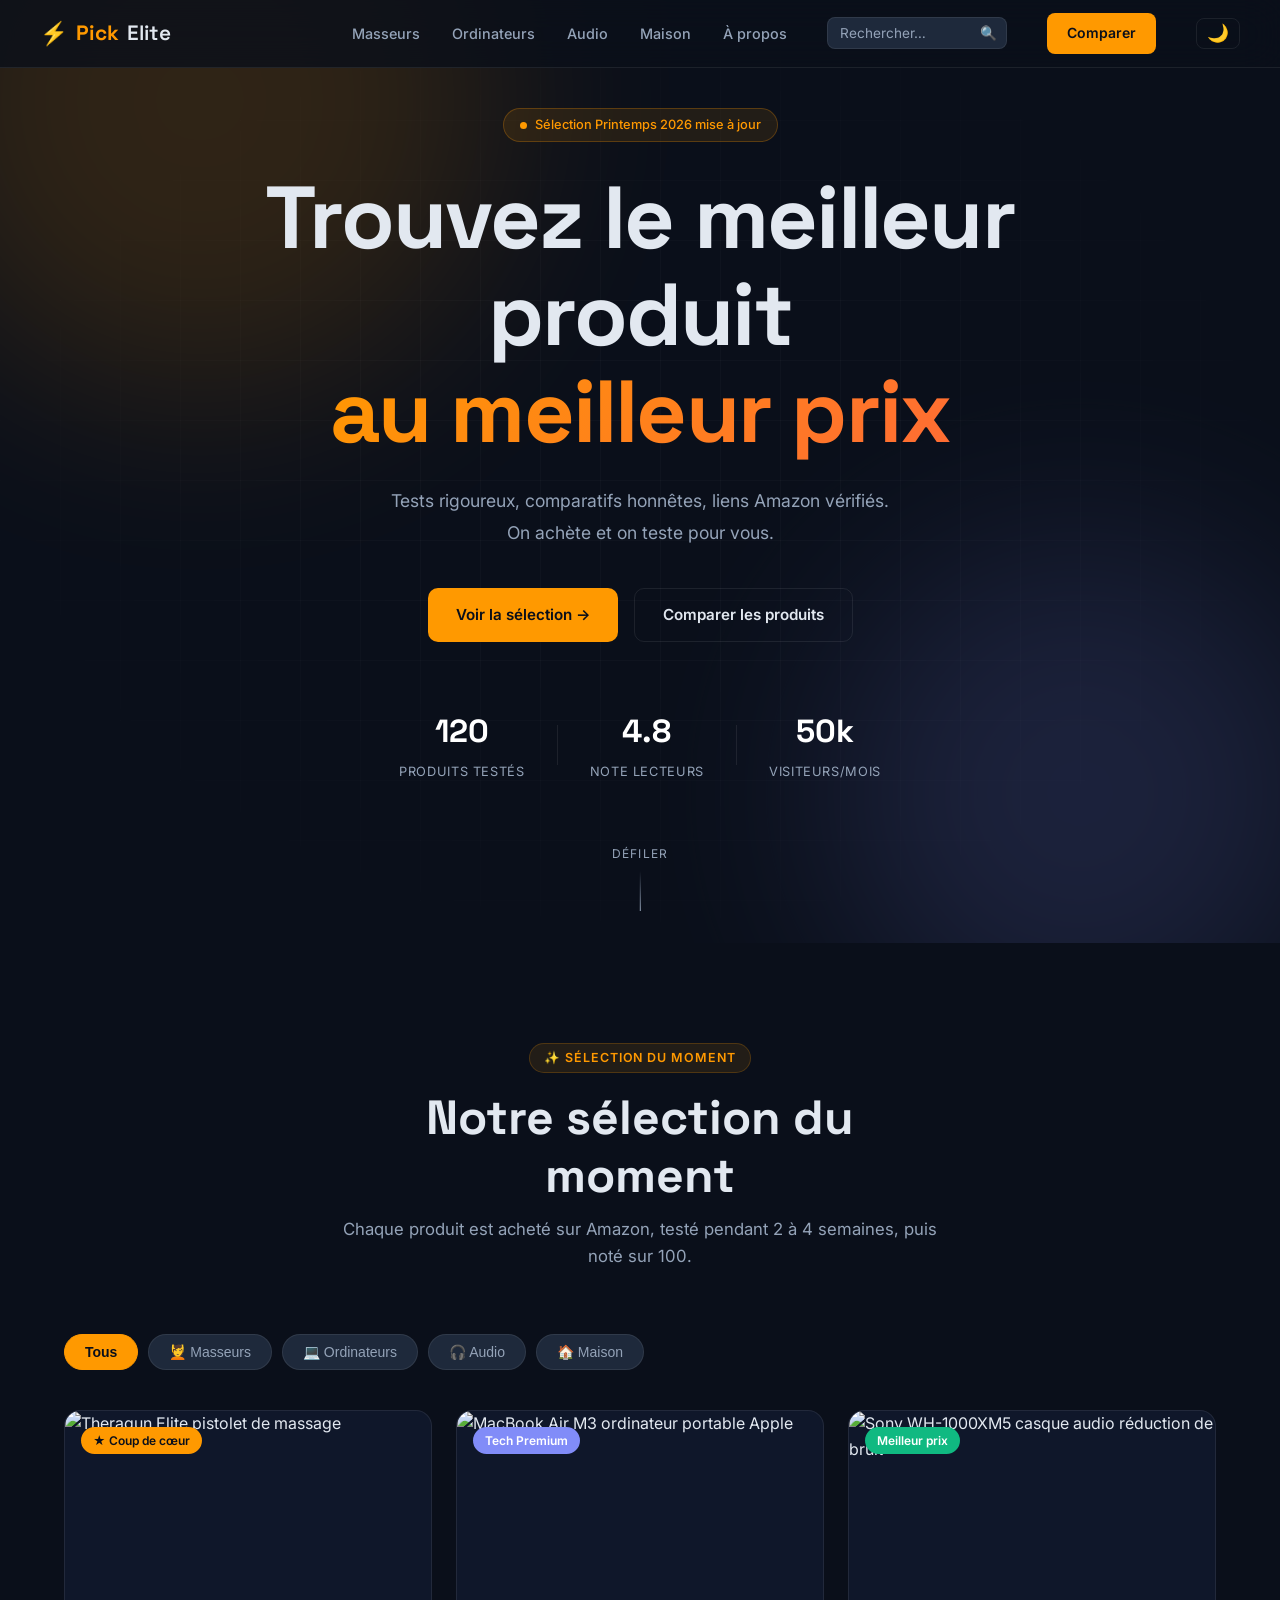
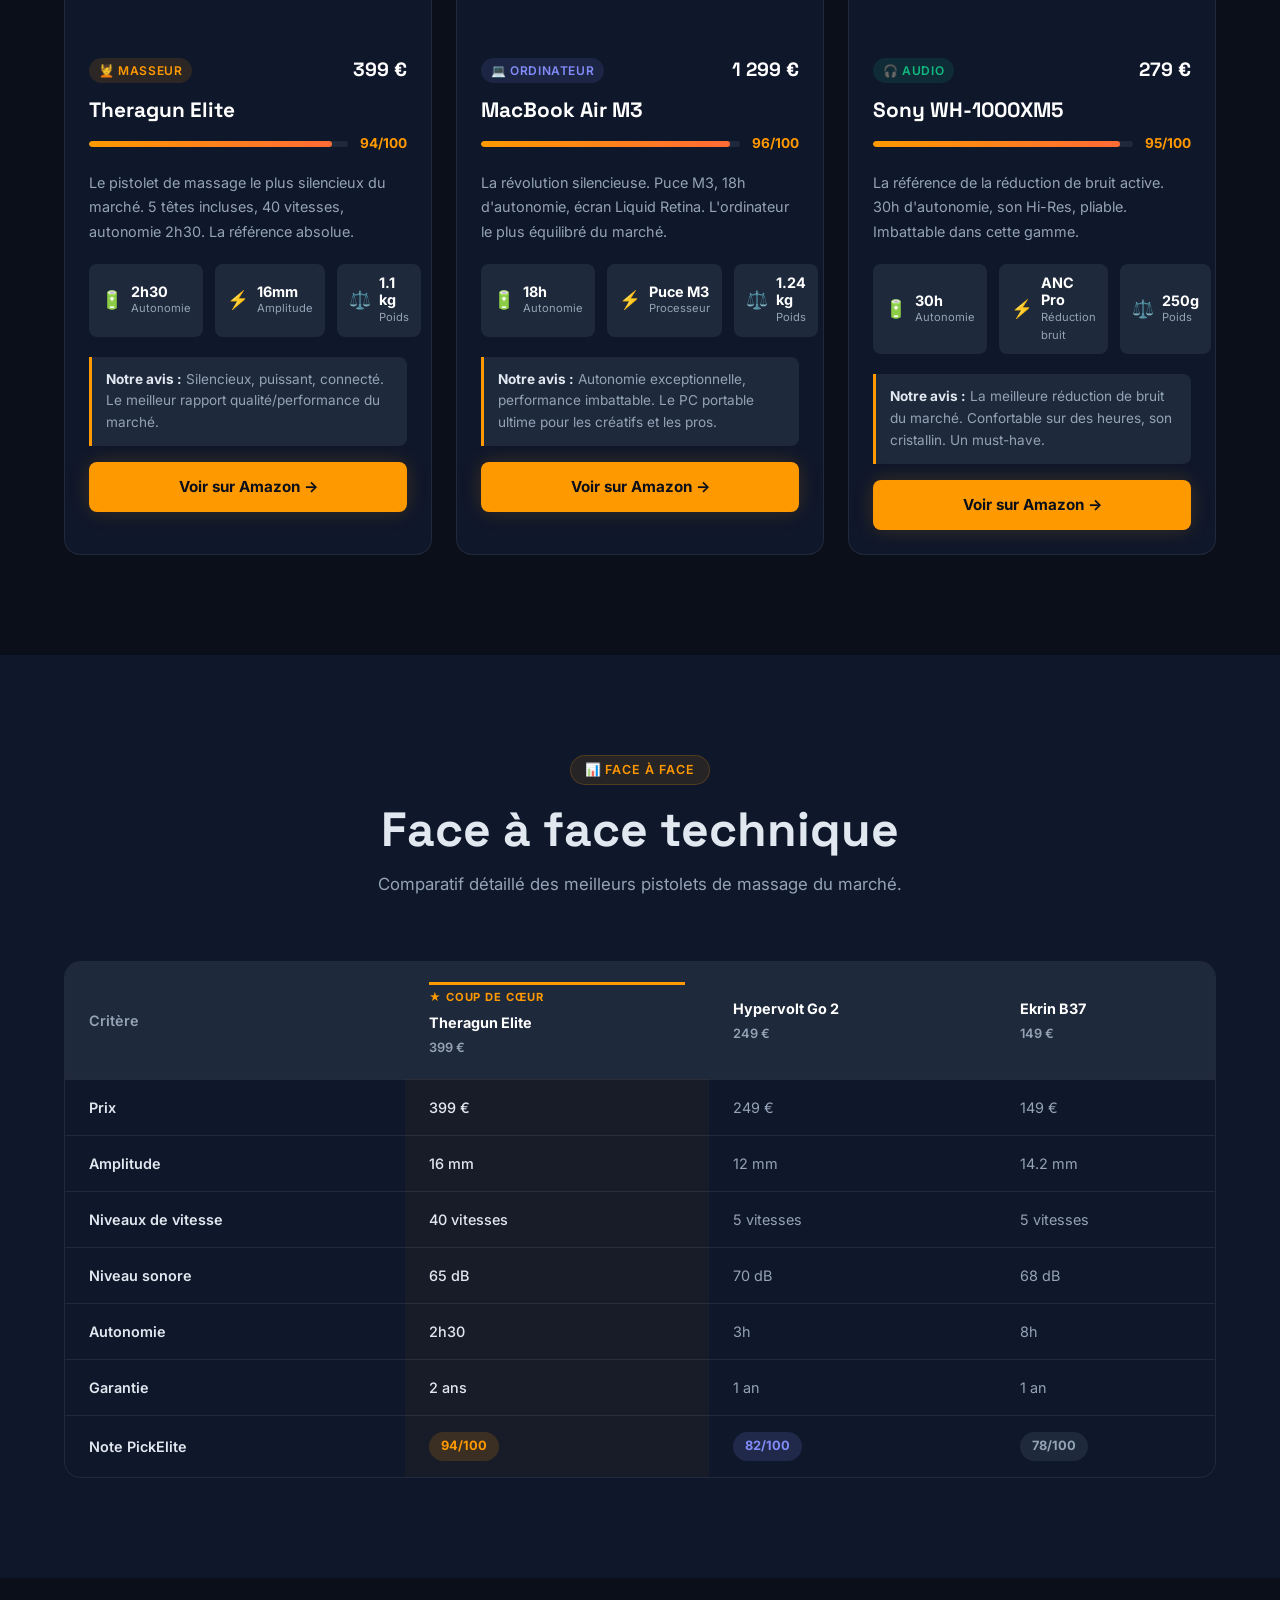
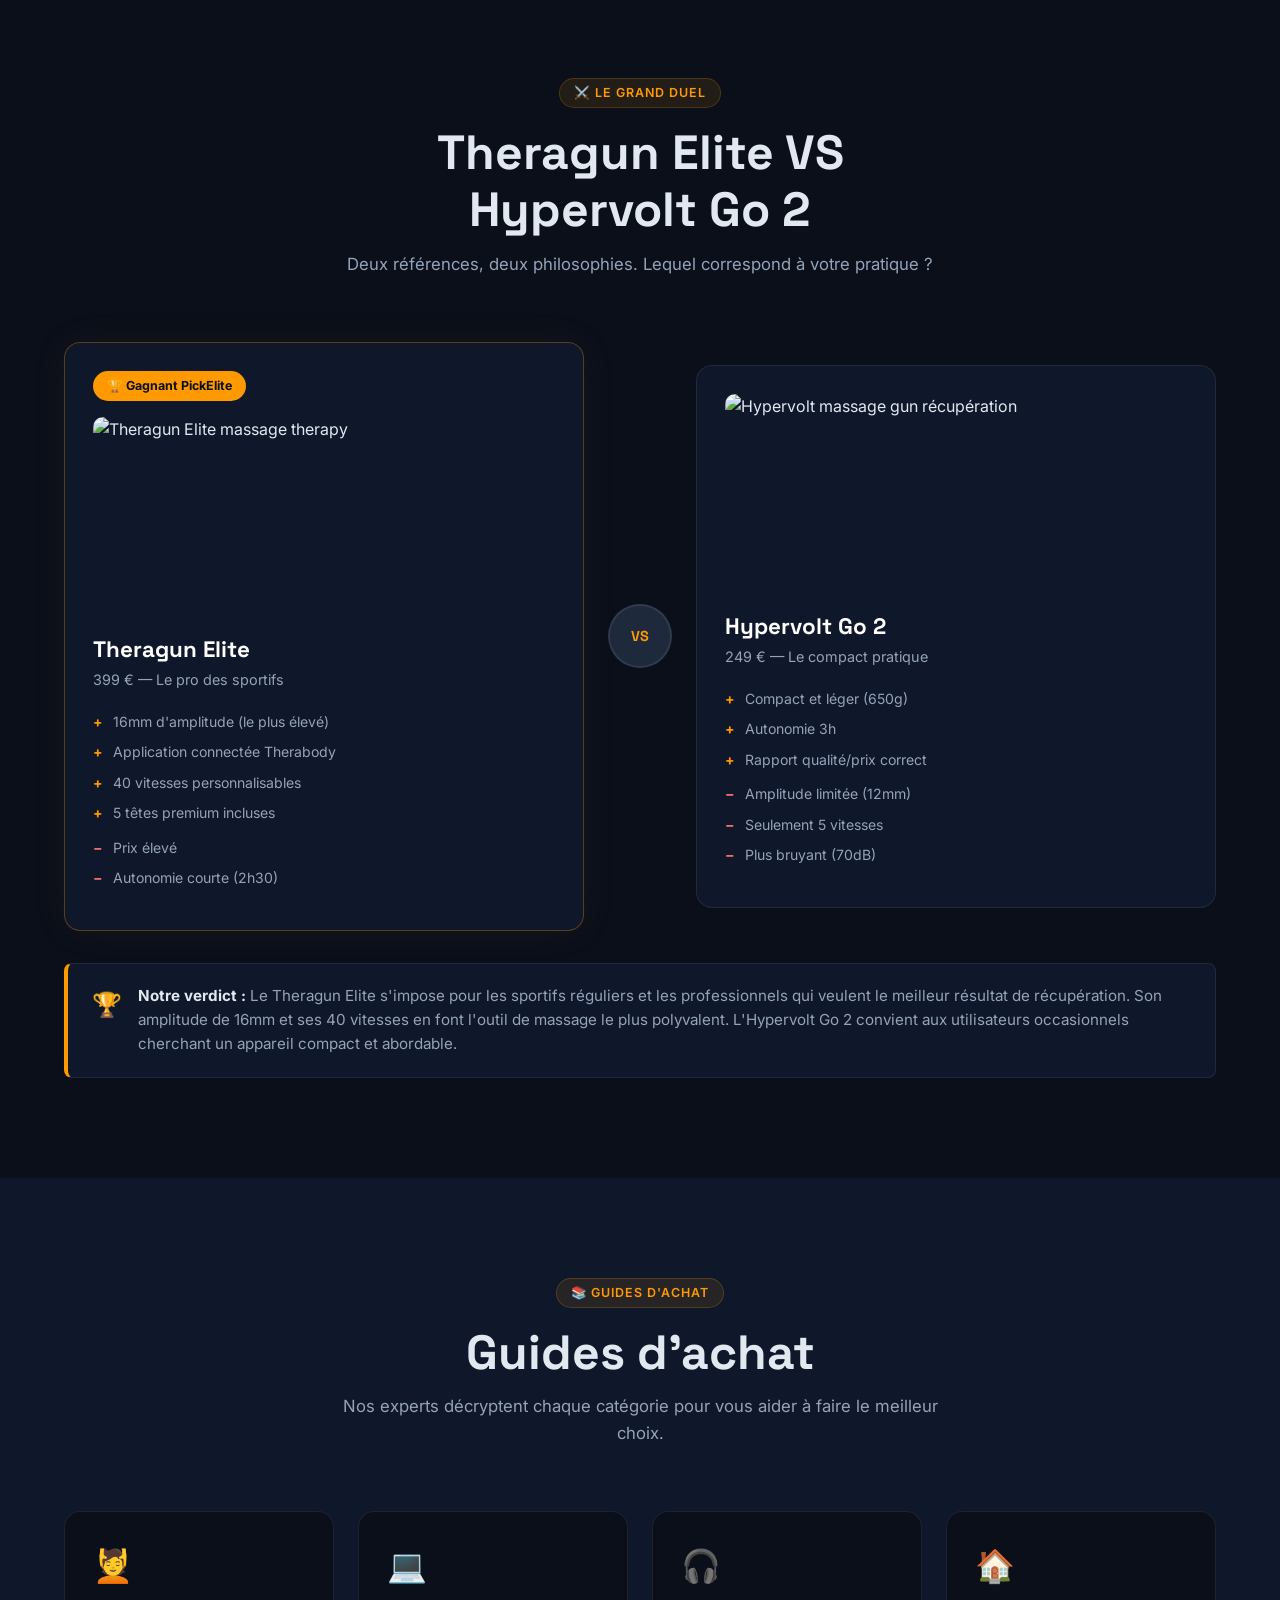
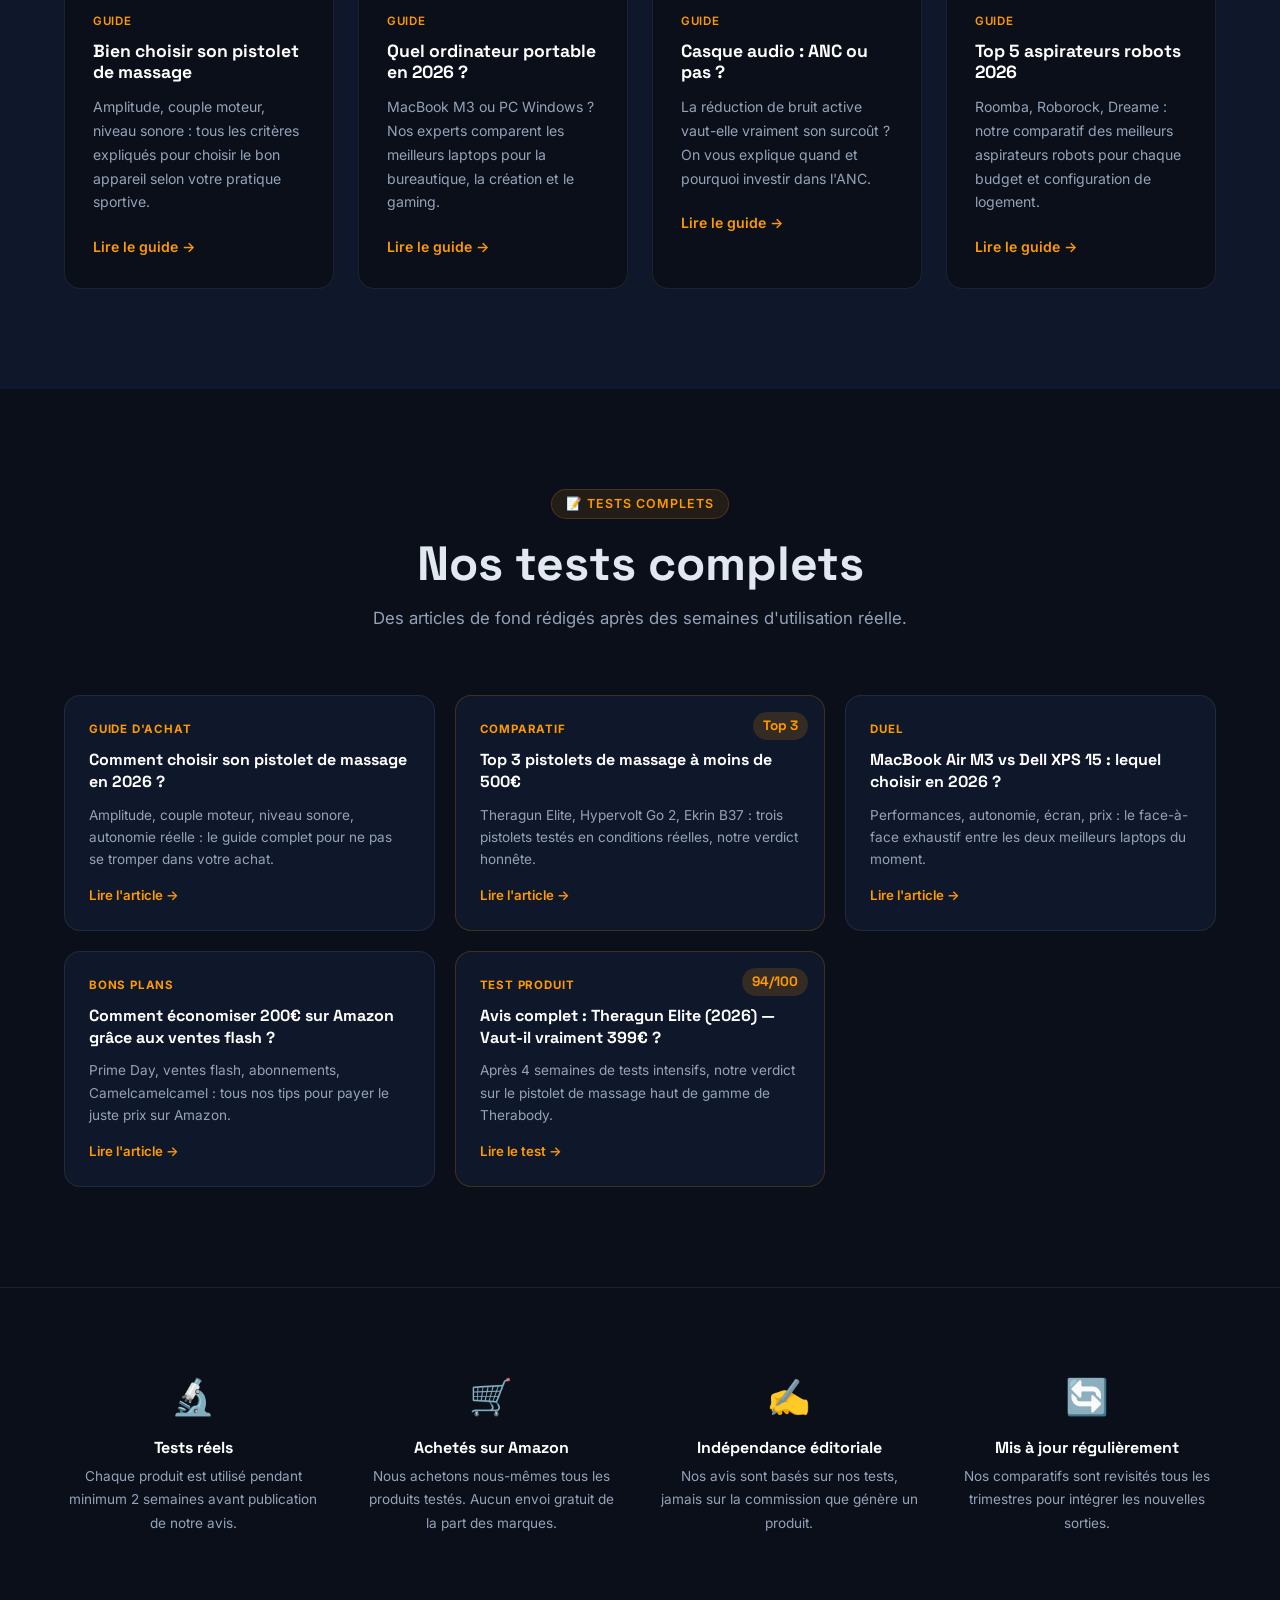
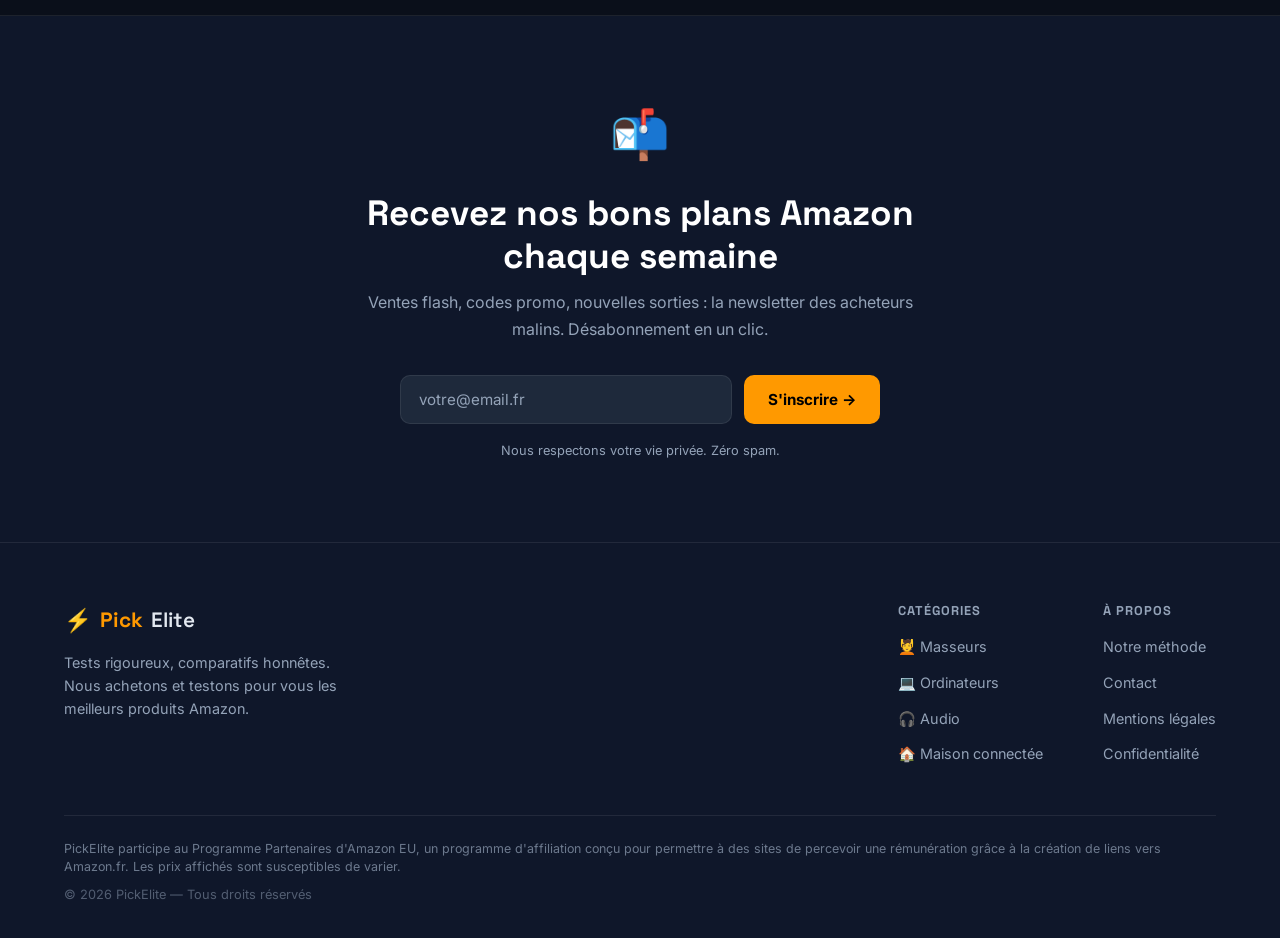
==== index.html @ 28843b91 "Init PickElite — site affiliation Amazon complet - index.html : hero, sélection 3 produits, comparat" ====
<!DOCTYPE html>
<html lang="fr" data-theme="dark">
<head>
  <meta charset="UTF-8">
  <meta name="viewport" content="width=device-width, initial-scale=1.0">
  <title>PickElite — Les meilleurs produits testés et comparés</title>
  <meta name="description" content="PickElite teste et compare les meilleurs produits Amazon : masseurs, ordinateurs, casques audio, maison connectée. Tests rigoureux et comparatifs honnêtes.">
  <link rel="canonical" href="https://pickelite.fr/">
  <meta name="theme-color" content="#FF9900">
  <link rel="manifest" href="manifest.json">

  <!-- Open Graph -->
  <meta property="og:type" content="website">
  <meta property="og:title" content="PickElite — Les meilleurs produits testés et comparés">
  <meta property="og:description" content="Tests rigoureux, comparatifs honnêtes, liens Amazon vérifiés. On achète et on teste pour vous.">
  <meta property="og:url" content="https://pickelite.fr/">
  <meta property="og:image" content="https://images.unsplash.com/photo-1544161515-4ab6ce6db874?w=1200&q=80">
  <meta property="og:site_name" content="PickElite">
  <meta name="twitter:card" content="summary_large_image">

  <!-- Preconnect -->
  <link rel="preconnect" href="https://fonts.googleapis.com">
  <link rel="preconnect" href="https://fonts.gstatic.com" crossorigin>
  <link rel="preconnect" href="https://images.unsplash.com">
  <link href="https://fonts.googleapis.com/css2?family=Inter:wght@400;500;600&family=Space+Grotesk:wght@600;700;800&display=swap" rel="stylesheet">

  <!-- GA4 placeholder -->
  <!-- <script async src="https://www.googletagmanager.com/gtag/js?id=G-XXXXXXXXXX"></script> -->

  <link rel="stylesheet" href="style.css">
</head>
<body>

<!-- NAV -->
<nav class="nav" id="nav">
  <div class="nav-inner">
    <a href="index.html" class="logo">
      <span class="logo-icon">⚡</span>
      <strong>Pick</strong>Elite
    </a>
    <ul class="nav-links">
      <li><a href="#selection">Masseurs</a></li>
      <li><a href="#selection">Ordinateurs</a></li>
      <li><a href="#selection">Audio</a></li>
      <li><a href="#selection">Maison</a></li>
      <li><a href="a-propos.html">À propos</a></li>
    </ul>
    <div class="nav-search" id="navSearch">
      <input type="search" class="nav-search-input" id="navSearchInput" placeholder="Rechercher…" aria-label="Recherche">
      <span class="nav-search-icon">🔍</span>
      <div class="search-results" id="searchResults"></div>
    </div>
    <a href="#comparatif" class="nav-cta">Comparer</a>
    <button class="theme-toggle" id="themeToggle" aria-label="Changer le thème">
      <span class="theme-icon">🌙</span>
    </button>
    <button class="burger" id="burger" aria-label="Menu">
      <span></span><span></span><span></span>
    </button>
  </div>
</nav>

<!-- MOBILE MENU -->
<div class="mobile-menu" id="mobile-menu">
  <ul>
    <li><a href="#selection">💆 Masseurs</a></li>
    <li><a href="#selection">💻 Ordinateurs</a></li>
    <li><a href="#selection">🎧 Audio</a></li>
    <li><a href="#selection">🏠 Maison</a></li>
    <li><a href="#comparatif">📊 Comparer</a></li>
    <li><a href="#articles">📝 Articles</a></li>
    <li><a href="a-propos.html">ℹ️ À propos</a></li>
    <li><a href="contact.html">📬 Contact</a></li>
  </ul>
</div>

<!-- HERO -->
<section class="hero">
  <div class="hero-bg">
    <div class="hero-orb hero-orb-1"></div>
    <div class="hero-orb hero-orb-2"></div>
    <div class="hero-grid"></div>
  </div>
  <div class="hero-content">
    <div class="hero-badge reveal">
      <span class="badge-dot"></span>
      Sélection Printemps 2026 mise à jour
    </div>
    <h1 class="hero-title reveal" data-delay="100">
      Trouvez le meilleur produit<br>
      <span class="gradient-text">au meilleur prix</span>
    </h1>
    <p class="hero-sub reveal" data-delay="200">
      Tests rigoureux, comparatifs honnêtes, liens Amazon vérifiés.<br>
      On achète et on teste pour vous.
    </p>
    <div class="hero-actions reveal" data-delay="300">
      <a href="#selection" class="btn btn-primary">Voir la sélection →</a>
      <a href="#comparatif" class="btn btn-ghost">Comparer les produits</a>
    </div>
    <div class="hero-stats reveal" data-delay="400">
      <div class="stat">
        <span class="stat-num">120</span>
        <span class="stat-label">Produits testés</span>
      </div>
      <div class="stat-divider"></div>
      <div class="stat">
        <span class="stat-num">4.8</span>
        <span class="stat-label">Note lecteurs</span>
      </div>
      <div class="stat-divider"></div>
      <div class="stat">
        <span class="stat-num">50k</span>
        <span class="stat-label">Visiteurs/mois</span>
      </div>
    </div>
  </div>
  <div class="hero-scroll">
    <span>Défiler</span>
    <div class="scroll-line"></div>
  </div>
</section>

<!-- SÉLECTION -->
<section class="section" id="selection">
  <div class="container">
    <div class="section-header reveal">
      <span class="section-tag">✨ Sélection du moment</span>
      <h2>Notre sélection du moment</h2>
      <p>Chaque produit est acheté sur Amazon, testé pendant 2 à 4 semaines, puis noté sur 100.</p>
    </div>

    <!-- Filtres -->
    <div class="filter-bar reveal">
      <button class="filter-btn active" data-filter="all">Tous</button>
      <button class="filter-btn" data-filter="masseur">💆 Masseurs</button>
      <button class="filter-btn" data-filter="pc">💻 Ordinateurs</button>
      <button class="filter-btn" data-filter="audio">🎧 Audio</button>
      <button class="filter-btn" data-filter="maison">🏠 Maison</button>
    </div>

    <div class="cards-grid">

      <!-- Theragun Elite -->
      <article class="bike-card reveal" data-cat="masseur" data-delay="100">
        <div class="card-badge coup-coeur">★ Coup de cœur</div>
        <div class="card-image">
          <img src="https://images.unsplash.com/photo-1544161515-4ab6ce6db874?w=480&q=80" alt="Theragun Elite pistolet de massage" loading="lazy">
        </div>
        <div class="card-body">
          <div class="card-meta">
            <span class="card-cat masseur">💆 Masseur</span>
            <span class="card-price">399 €</span>
          </div>
          <h3>Theragun Elite</h3>
          <div class="card-score">
            <div class="score-bar"><div class="score-fill" style="--score: 94%"></div></div>
            <span class="score-num">94/100</span>
          </div>
          <p>Le pistolet de massage le plus silencieux du marché. 5 têtes incluses, 40 vitesses, autonomie 2h30. La référence absolue.</p>
          <div class="card-specs">
            <div class="spec"><span class="spec-icon">🔋</span><span><span class="spec-val">2h30</span><span class="spec-key">Autonomie</span></span></div>
            <div class="spec"><span class="spec-icon">⚡</span><span><span class="spec-val">16mm</span><span class="spec-key">Amplitude</span></span></div>
            <div class="spec"><span class="spec-icon">⚖️</span><span><span class="spec-val">1.1 kg</span><span class="spec-key">Poids</span></span></div>
          </div>
          <div class="card-verdict"><strong>Notre avis :</strong> Silencieux, puissant, connecté. Le meilleur rapport qualité/performance du marché.</div>
          <a href="https://www.amazon.fr/dp/B08CC42TDS?tag=pickelite-21" class="btn-buy" target="_blank" rel="noopener sponsored">Voir sur Amazon →</a>
        </div>
      </article>

      <!-- MacBook Air M3 -->
      <article class="bike-card reveal" data-cat="pc" data-delay="200">
        <div class="card-badge tech-premium">Tech Premium</div>
        <div class="card-image">
          <img src="https://images.unsplash.com/photo-1517336714731-489689fd1ca8?w=480&q=80" alt="MacBook Air M3 ordinateur portable Apple" loading="lazy">
        </div>
        <div class="card-body">
          <div class="card-meta">
            <span class="card-cat pc">💻 Ordinateur</span>
            <span class="card-price">1 299 €</span>
          </div>
          <h3>MacBook Air M3</h3>
          <div class="card-score">
            <div class="score-bar"><div class="score-fill" style="--score: 96%"></div></div>
            <span class="score-num">96/100</span>
          </div>
          <p>La révolution silencieuse. Puce M3, 18h d'autonomie, écran Liquid Retina. L'ordinateur le plus équilibré du marché.</p>
          <div class="card-specs">
            <div class="spec"><span class="spec-icon">🔋</span><span><span class="spec-val">18h</span><span class="spec-key">Autonomie</span></span></div>
            <div class="spec"><span class="spec-icon">⚡</span><span><span class="spec-val">Puce M3</span><span class="spec-key">Processeur</span></span></div>
            <div class="spec"><span class="spec-icon">⚖️</span><span><span class="spec-val">1.24 kg</span><span class="spec-key">Poids</span></span></div>
          </div>
          <div class="card-verdict"><strong>Notre avis :</strong> Autonomie exceptionnelle, performance imbattable. Le PC portable ultime pour les créatifs et les pros.</div>
          <a href="https://www.amazon.fr/dp/B0CM5JV268?tag=pickelite-21" class="btn-buy" target="_blank" rel="noopener sponsored">Voir sur Amazon →</a>
        </div>
      </article>

      <!-- Sony WH-1000XM5 -->
      <article class="bike-card reveal" data-cat="audio" data-delay="300">
        <div class="card-badge meilleur-prix">Meilleur prix</div>
        <div class="card-image">
          <img src="https://images.unsplash.com/photo-1505740420928-5e560c06d30e?w=480&q=80" alt="Sony WH-1000XM5 casque audio réduction de bruit" loading="lazy">
        </div>
        <div class="card-body">
          <div class="card-meta">
            <span class="card-cat audio">🎧 Audio</span>
            <span class="card-price">279 €</span>
          </div>
          <h3>Sony WH-1000XM5</h3>
          <div class="card-score">
            <div class="score-bar"><div class="score-fill" style="--score: 95%"></div></div>
            <span class="score-num">95/100</span>
          </div>
          <p>La référence de la réduction de bruit active. 30h d'autonomie, son Hi-Res, pliable. Imbattable dans cette gamme.</p>
          <div class="card-specs">
            <div class="spec"><span class="spec-icon">🔋</span><span><span class="spec-val">30h</span><span class="spec-key">Autonomie</span></span></div>
            <div class="spec"><span class="spec-icon">⚡</span><span><span class="spec-val">ANC Pro</span><span class="spec-key">Réduction bruit</span></span></div>
            <div class="spec"><span class="spec-icon">⚖️</span><span><span class="spec-val">250g</span><span class="spec-key">Poids</span></span></div>
          </div>
          <div class="card-verdict"><strong>Notre avis :</strong> La meilleure réduction de bruit du marché. Confortable sur des heures, son cristallin. Un must-have.</div>
          <a href="https://www.amazon.fr/dp/B09XS7JWHH?tag=pickelite-21" class="btn-buy" target="_blank" rel="noopener sponsored">Voir sur Amazon →</a>
        </div>
      </article>

    </div>
  </div>
</section>

<!-- COMPARATIF -->
<section class="section section-dark" id="comparatif">
  <div class="container">
    <div class="section-header reveal">
      <span class="section-tag">📊 Face à face</span>
      <h2>Face à face technique</h2>
      <p>Comparatif détaillé des meilleurs pistolets de massage du marché.</p>
    </div>

    <div class="table-wrapper reveal">
      <table class="compare-table">
        <thead>
          <tr>
            <th>Critère</th>
            <th>
              <div class="th-bike th-bike-featured">
                <span class="th-label">★ Coup de cœur</span>
                <span class="th-name">Theragun Elite</span>
                <span class="th-price">399 €</span>
              </div>
            </th>
            <th>
              <div class="th-bike">
                <span class="th-name">Hypervolt Go 2</span>
                <span class="th-price">249 €</span>
              </div>
            </th>
            <th>
              <div class="th-bike">
                <span class="th-name">Ekrin B37</span>
                <span class="th-price">149 €</span>
              </div>
            </th>
          </tr>
        </thead>
        <tbody>
          <tr>
            <td class="td-label">Prix</td>
            <td class="td-featured">399 €</td>
            <td>249 €</td>
            <td>149 €</td>
          </tr>
          <tr>
            <td class="td-label">Amplitude</td>
            <td class="td-featured td-check">16 mm</td>
            <td>12 mm</td>
            <td>14.2 mm</td>
          </tr>
          <tr>
            <td class="td-label">Niveaux de vitesse</td>
            <td class="td-featured td-check">40 vitesses</td>
            <td>5 vitesses</td>
            <td>5 vitesses</td>
          </tr>
          <tr>
            <td class="td-label">Niveau sonore</td>
            <td class="td-featured td-check">65 dB</td>
            <td>70 dB</td>
            <td>68 dB</td>
          </tr>
          <tr>
            <td class="td-label">Autonomie</td>
            <td class="td-featured td-check">2h30</td>
            <td>3h</td>
            <td>8h</td>
          </tr>
          <tr>
            <td class="td-label">Garantie</td>
            <td class="td-featured">2 ans</td>
            <td>1 an</td>
            <td>1 an</td>
          </tr>
          <tr>
            <td class="td-label">Note PickElite</td>
            <td class="td-featured"><span class="score-pill score-best">94/100</span></td>
            <td><span class="score-pill score-top">82/100</span></td>
            <td><span class="score-pill">78/100</span></td>
          </tr>
        </tbody>
      </table>
    </div>
  </div>
</section>

<!-- DUEL -->
<section class="section" id="duel">
  <div class="container">
    <div class="section-header reveal">
      <span class="section-tag">⚔️ Le Grand Duel</span>
      <h2>Theragun Elite VS Hypervolt Go 2</h2>
      <p>Deux références, deux philosophies. Lequel correspond à votre pratique ?</p>
    </div>

    <div class="duel-wrapper reveal">
      <!-- Theragun -->
      <div class="duel-card duel-winner">
        <span class="winner-badge">🏆 Gagnant PickElite</span>
        <div class="duel-img">
          <img src="https://images.unsplash.com/photo-1571019613454-1cb2f99b2d8b?w=400&q=80" alt="Theragun Elite massage therapy" loading="lazy">
        </div>
        <h3>Theragun Elite</h3>
        <p class="duel-sub">399 € — Le pro des sportifs</p>
        <ul class="duel-pros">
          <li><span class="pro">+</span> 16mm d'amplitude (le plus élevé)</li>
          <li><span class="pro">+</span> Application connectée Therabody</li>
          <li><span class="pro">+</span> 40 vitesses personnalisables</li>
          <li><span class="pro">+</span> 5 têtes premium incluses</li>
        </ul>
        <ul class="duel-cons">
          <li><span class="con">−</span> Prix élevé</li>
          <li><span class="con">−</span> Autonomie courte (2h30)</li>
        </ul>
      </div>

      <!-- VS -->
      <div class="duel-vs">
        <div class="vs-circle"><span class="vs-text">VS</span></div>
      </div>

      <!-- Hypervolt -->
      <div class="duel-card">
        <div class="duel-img">
          <img src="https://images.unsplash.com/photo-1576091160399-112ba8d25d1d?w=400&q=80" alt="Hypervolt massage gun récupération" loading="lazy">
        </div>
        <h3>Hypervolt Go 2</h3>
        <p class="duel-sub">249 € — Le compact pratique</p>
        <ul class="duel-pros">
          <li><span class="pro">+</span> Compact et léger (650g)</li>
          <li><span class="pro">+</span> Autonomie 3h</li>
          <li><span class="pro">+</span> Rapport qualité/prix correct</li>
        </ul>
        <ul class="duel-cons">
          <li><span class="con">−</span> Amplitude limitée (12mm)</li>
          <li><span class="con">−</span> Seulement 5 vitesses</li>
          <li><span class="con">−</span> Plus bruyant (70dB)</li>
        </ul>
      </div>
    </div>

    <div class="duel-verdict reveal">
      <span class="verdict-icon">🏆</span>
      <p><strong>Notre verdict :</strong> Le Theragun Elite s'impose pour les sportifs réguliers et les professionnels qui veulent le meilleur résultat de récupération. Son amplitude de 16mm et ses 40 vitesses en font l'outil de massage le plus polyvalent. L'Hypervolt Go 2 convient aux utilisateurs occasionnels cherchant un appareil compact et abordable.</p>
    </div>
  </div>
</section>

<!-- GUIDES -->
<section class="section section-dark" id="guides">
  <div class="container">
    <div class="section-header reveal">
      <span class="section-tag">📚 Guides d'achat</span>
      <h2>Guides d'achat</h2>
      <p>Nos experts décryptent chaque catégorie pour vous aider à faire le meilleur choix.</p>
    </div>

    <div class="guides-grid">
      <a href="article1.html" class="guide-card reveal" data-delay="100">
        <div class="guide-icon">💆</div>
        <span class="guide-tag">Guide</span>
        <h3>Bien choisir son pistolet de massage</h3>
        <p>Amplitude, couple moteur, niveau sonore : tous les critères expliqués pour choisir le bon appareil selon votre pratique sportive.</p>
        <span class="guide-link">Lire le guide <span>→</span></span>
      </a>

      <a href="article3.html" class="guide-card reveal" data-delay="200">
        <div class="guide-icon">💻</div>
        <span class="guide-tag">Guide</span>
        <h3>Quel ordinateur portable en 2026 ?</h3>
        <p>MacBook M3 ou PC Windows ? Nos experts comparent les meilleurs laptops pour la bureautique, la création et le gaming.</p>
        <span class="guide-link">Lire le guide <span>→</span></span>
      </a>

      <a href="article3.html" class="guide-card reveal" data-delay="300">
        <div class="guide-icon">🎧</div>
        <span class="guide-tag">Guide</span>
        <h3>Casque audio : ANC ou pas ?</h3>
        <p>La réduction de bruit active vaut-elle vraiment son surcoût ? On vous explique quand et pourquoi investir dans l'ANC.</p>
        <span class="guide-link">Lire le guide <span>→</span></span>
      </a>

      <a href="article4.html" class="guide-card reveal" data-delay="400">
        <div class="guide-icon">🏠</div>
        <span class="guide-tag">Guide</span>
        <h3>Top 5 aspirateurs robots 2026</h3>
        <p>Roomba, Roborock, Dreame : notre comparatif des meilleurs aspirateurs robots pour chaque budget et configuration de logement.</p>
        <span class="guide-link">Lire le guide <span>→</span></span>
      </a>
    </div>
  </div>
</section>

<!-- ARTICLES -->
<section class="section" id="articles">
  <div class="container">
    <div class="section-header reveal">
      <span class="section-tag">📝 Tests complets</span>
      <h2>Nos tests complets</h2>
      <p>Des articles de fond rédigés après des semaines d'utilisation réelle.</p>
    </div>

    <div class="articles-grid">
      <a href="article1.html" class="article-card reveal" data-delay="100">
        <span class="article-card-tag">Guide d'achat</span>
        <h3>Comment choisir son pistolet de massage en 2026 ?</h3>
        <p>Amplitude, couple moteur, niveau sonore, autonomie réelle : le guide complet pour ne pas se tromper dans votre achat.</p>
        <span class="article-card-link">Lire l'article →</span>
      </a>

      <a href="article2.html" class="article-card article-card-featured reveal" data-delay="200">
        <span class="article-card-score">Top 3</span>
        <span class="article-card-tag">Comparatif</span>
        <h3>Top 3 pistolets de massage à moins de 500€</h3>
        <p>Theragun Elite, Hypervolt Go 2, Ekrin B37 : trois pistolets testés en conditions réelles, notre verdict honnête.</p>
        <span class="article-card-link">Lire l'article →</span>
      </a>

      <a href="article3.html" class="article-card reveal" data-delay="300">
        <span class="article-card-tag">Duel</span>
        <h3>MacBook Air M3 vs Dell XPS 15 : lequel choisir en 2026 ?</h3>
        <p>Performances, autonomie, écran, prix : le face-à-face exhaustif entre les deux meilleurs laptops du moment.</p>
        <span class="article-card-link">Lire l'article →</span>
      </a>

      <a href="article4.html" class="article-card reveal" data-delay="100">
        <span class="article-card-tag">Bons plans</span>
        <h3>Comment économiser 200€ sur Amazon grâce aux ventes flash ?</h3>
        <p>Prime Day, ventes flash, abonnements, Camelcamelcamel : tous nos tips pour payer le juste prix sur Amazon.</p>
        <span class="article-card-link">Lire l'article →</span>
      </a>

      <a href="article5.html" class="article-card article-card-featured reveal" data-delay="200">
        <span class="article-card-score">94/100</span>
        <span class="article-card-tag">Test produit</span>
        <h3>Avis complet : Theragun Elite (2026) — Vaut-il vraiment 399€ ?</h3>
        <p>Après 4 semaines de tests intensifs, notre verdict sur le pistolet de massage haut de gamme de Therabody.</p>
        <span class="article-card-link">Lire le test →</span>
      </a>
    </div>
  </div>
</section>

<!-- TRUST -->
<div class="trust-section">
  <div class="container">
    <div class="trust-grid">
      <div class="trust-item reveal" data-delay="100">
        <span class="trust-icon">🔬</span>
        <h4>Tests réels</h4>
        <p>Chaque produit est utilisé pendant minimum 2 semaines avant publication de notre avis.</p>
      </div>
      <div class="trust-item reveal" data-delay="200">
        <span class="trust-icon">🛒</span>
        <h4>Achetés sur Amazon</h4>
        <p>Nous achetons nous-mêmes tous les produits testés. Aucun envoi gratuit de la part des marques.</p>
      </div>
      <div class="trust-item reveal" data-delay="300">
        <span class="trust-icon">✍️</span>
        <h4>Indépendance éditoriale</h4>
        <p>Nos avis sont basés sur nos tests, jamais sur la commission que génère un produit.</p>
      </div>
      <div class="trust-item reveal" data-delay="400">
        <span class="trust-icon">🔄</span>
        <h4>Mis à jour régulièrement</h4>
        <p>Nos comparatifs sont revisités tous les trimestres pour intégrer les nouvelles sorties.</p>
      </div>
    </div>
  </div>
</div>

<!-- NEWSLETTER -->
<section class="newsletter-section">
  <div class="container">
    <div class="newsletter-box reveal">
      <div class="newsletter-icon">📬</div>
      <h2>Recevez nos bons plans Amazon chaque semaine</h2>
      <p>Ventes flash, codes promo, nouvelles sorties : la newsletter des acheteurs malins. Désabonnement en un clic.</p>
      <form class="newsletter-form" id="newsletterForm">
        <input type="email" class="newsletter-input" id="newsletterEmail" placeholder="votre@email.fr" required>
        <button type="submit" class="newsletter-btn">S'inscrire →</button>
      </form>
      <p class="newsletter-note" id="newsletterNote">Nous respectons votre vie privée. Zéro spam.</p>
    </div>
  </div>
</section>

<!-- FOOTER -->
<footer class="footer">
  <div class="container">
    <div class="footer-top">
      <div class="footer-brand">
        <div class="logo">
          <span class="logo-icon">⚡</span>
          <strong>Pick</strong>Elite
        </div>
        <p>Tests rigoureux, comparatifs honnêtes. Nous achetons et testons pour vous les meilleurs produits Amazon.</p>
      </div>
      <div class="footer-links">
        <div class="footer-col">
          <h5>Catégories</h5>
          <ul>
            <li><a href="#selection">💆 Masseurs</a></li>
            <li><a href="#selection">💻 Ordinateurs</a></li>
            <li><a href="#selection">🎧 Audio</a></li>
            <li><a href="#selection">🏠 Maison connectée</a></li>
          </ul>
        </div>
        <div class="footer-col">
          <h5>À propos</h5>
          <ul>
            <li><a href="a-propos.html">Notre méthode</a></li>
            <li><a href="contact.html">Contact</a></li>
            <li><a href="mentions-legales.html">Mentions légales</a></li>
            <li><a href="confidentialite.html">Confidentialité</a></li>
          </ul>
        </div>
      </div>
    </div>
    <div class="footer-bottom">
      <p class="affiliate-note">PickElite participe au Programme Partenaires d'Amazon EU, un programme d'affiliation conçu pour permettre à des sites de percevoir une rémunération grâce à la création de liens vers Amazon.fr. Les prix affichés sont susceptibles de varier.</p>
      <p class="copyright">© 2026 PickElite — Tous droits réservés</p>
    </div>
  </div>
</footer>

<script src="scripts.js"></script>
</body>
</html>
---- style.css ----
/* =============================================
   PickElite — Design System
   ============================================= */

*, *::before, *::after { box-sizing: border-box; margin: 0; padding: 0; }

:root {
  --orange:  #FF9900;
  --orange-d:#e68a00;
  --purple:  #818cf8;
  --bg:      #0a0f1a;
  --bg2:     #0f172a;
  --bg3:     #1e293b;
  --border:  rgba(255,255,255,0.08);
  --text:    #e2e8f0;
  --muted:   #94a3b8;
  --white:   #ffffff;
  --radius:  16px;
  --radius-sm: 8px;
  --shadow:  0 25px 50px rgba(0,0,0,0.4);
}

/* Light mode */
[data-theme="light"] {
  --bg:      #f8fafc;
  --bg2:     #f1f5f9;
  --bg3:     #e2e8f0;
  --border:  rgba(0,0,0,0.1);
  --text:    #334155;
  --muted:   #64748b;
  --white:   #0a0f1a;
  --shadow:  0 25px 50px rgba(0,0,0,0.12);
}
[data-theme="light"] .nav {
  background: rgba(248,250,252,0.92);
}
[data-theme="light"] .nav.scrolled {
  background: rgba(248,250,252,0.98);
}
[data-theme="light"] .hero {
  background: linear-gradient(135deg, #fff7ed 0%, #eff6ff 100%);
}
[data-theme="light"] .hero-grid {
  opacity: 0.3;
}
[data-theme="light"] .hero-orb-1 { opacity: 0.15; }
[data-theme="light"] .hero-orb-2 { opacity: 0.15; }
[data-theme="light"] .gradient-text {
  background: linear-gradient(135deg, #e68a00 0%, #4f46e5 100%);
  -webkit-background-clip: text;
  background-clip: text;
  -webkit-text-fill-color: transparent;
}
[data-theme="light"] .hero-title { color: #0f172a; }
[data-theme="light"] .section-dark { background: var(--bg2); }
[data-theme="light"] .bike-card,
[data-theme="light"] .guide-card,
[data-theme="light"] .trust-item,
[data-theme="light"] .article-card {
  background: #ffffff;
  border-color: rgba(0,0,0,0.08);
}
[data-theme="light"] .footer {
  background: #0a0f1a;
  color: #e2e8f0;
}
[data-theme="light"] .newsletter-section { background: var(--bg2); }
[data-theme="light"] .newsletter-input { background: #ffffff; }

html { scroll-behavior: smooth; }

body {
  font-family: 'Inter', sans-serif;
  background: var(--bg);
  color: var(--text);
  line-height: 1.6;
  overflow-x: hidden;
}

img { display: block; width: 100%; height: auto; }
a { text-decoration: none; color: inherit; }
ul { list-style: none; }

/* =============================================
   TYPOGRAPHY
   ============================================= */

h1, h2, h3, h4, h5 {
  font-family: 'Space Grotesk', sans-serif;
  font-weight: 700;
  line-height: 1.2;
}

h2 { font-size: clamp(2rem, 4vw, 3rem); }
h3 { font-size: 1.3rem; }

.gradient-text {
  background: linear-gradient(135deg, #FF9900 0%, #ff6b35 100%);
  -webkit-background-clip: text;
  -webkit-text-fill-color: transparent;
  background-clip: text;
}

/* =============================================
   LAYOUT
   ============================================= */

.container {
  max-width: 1200px;
  margin: 0 auto;
  padding: 0 24px;
}

.section {
  padding: 100px 0;
}

.section-dark {
  background: var(--bg2);
}

/* =============================================
   NAVIGATION
   ============================================= */

.nav {
  position: fixed;
  top: 0; left: 0; right: 0;
  z-index: 100;
  padding: 0 24px;
  height: 68px;
  display: flex;
  align-items: center;
  background: rgba(10,15,26,0.8);
  backdrop-filter: blur(20px);
  border-bottom: 1px solid var(--border);
  transition: background 0.3s;
}

.nav.scrolled {
  background: rgba(10,15,26,0.97);
}

.nav-inner {
  max-width: 1200px;
  width: 100%;
  margin: 0 auto;
  display: flex;
  align-items: center;
  gap: 40px;
}

.logo {
  display: flex;
  align-items: center;
  gap: 8px;
  font-family: 'Space Grotesk', sans-serif;
  font-size: 1.3rem;
  font-weight: 600;
  white-space: nowrap;
}

.logo strong { color: var(--orange); }
.logo-icon { font-size: 1.4rem; }

.nav-links {
  display: flex;
  gap: 32px;
  margin-left: auto;
}

.nav-links a {
  font-size: 0.9rem;
  font-weight: 500;
  color: var(--muted);
  transition: color 0.2s;
}

.nav-links a:hover { color: var(--white); }

.nav-cta {
  padding: 9px 20px;
  background: var(--orange);
  color: #0a0f1a;
  font-size: 0.875rem;
  font-weight: 600;
  border-radius: 8px;
  transition: opacity 0.2s, transform 0.2s;
  white-space: nowrap;
}

.nav-cta:hover { opacity: 0.9; transform: translateY(-1px); }

.burger {
  display: none;
  flex-direction: column;
  gap: 5px;
  background: none;
  border: none;
  cursor: pointer;
  padding: 4px;
  margin-left: auto;
}

.burger span {
  display: block;
  width: 24px;
  height: 2px;
  background: var(--text);
  border-radius: 2px;
  transition: 0.3s;
}

.mobile-menu {
  display: none;
  position: fixed;
  top: 68px; left: 0; right: 0;
  background: var(--bg2);
  border-bottom: 1px solid var(--border);
  z-index: 99;
  padding: 16px 24px;
}

.mobile-menu.open { display: block; }

.mobile-menu ul {
  display: flex;
  flex-direction: column;
  gap: 4px;
}

.mobile-menu a {
  display: block;
  padding: 12px 16px;
  border-radius: var(--radius-sm);
  font-weight: 500;
  color: var(--muted);
  transition: all 0.2s;
}

.mobile-menu a:hover {
  color: var(--white);
  background: var(--bg3);
}

.theme-toggle {
  background: none;
  border: 1px solid var(--border);
  border-radius: 8px;
  padding: 6px 10px;
  cursor: pointer;
  font-size: 1.1rem;
  line-height: 1;
  transition: border-color 0.2s, background 0.2s;
  color: inherit;
}
.theme-toggle:hover {
  border-color: var(--orange);
  background: var(--bg3);
}

/* =============================================
   BUTTONS
   ============================================= */

.btn {
  display: inline-flex;
  align-items: center;
  gap: 8px;
  padding: 14px 28px;
  border-radius: 10px;
  font-weight: 600;
  font-size: 0.95rem;
  cursor: pointer;
  transition: all 0.25s;
}

.btn-primary {
  background: var(--orange);
  color: #0a0f1a;
}

.btn-primary:hover {
  background: var(--orange-d);
  transform: translateY(-2px);
  box-shadow: 0 10px 30px rgba(255,153,0,0.3);
}

.btn-ghost {
  background: transparent;
  color: var(--text);
  border: 1.5px solid var(--border);
}

.btn-ghost:hover {
  border-color: rgba(255,255,255,0.3);
  background: var(--bg3);
}

/* =============================================
   BOUTON AFFILIATION "VOIR LE PRIX"
   ============================================= */

.btn-buy {
  display: flex;
  align-items: center;
  justify-content: center;
  gap: 8px;
  width: 100%;
  padding: 13px 20px;
  margin-top: 16px;
  background: var(--orange);
  color: #0a0f1a;
  font-size: 0.95rem;
  font-weight: 700;
  border-radius: var(--radius-sm);
  text-align: center;
  transition: all 0.22s;
  box-shadow: 0 0 20px rgba(255,153,0,0.18);
  cursor: pointer;
}

.btn-buy:hover {
  background: var(--orange-d);
  transform: translateY(-2px);
  box-shadow: 0 8px 28px rgba(255,153,0,0.35);
}

.btn-buy .btn-buy-store {
  font-size: 0.78rem;
  font-weight: 500;
  opacity: 0.75;
  margin-left: 4px;
}

/* =============================================
   FILTRES SÉLECTION
   ============================================= */

.filter-bar {
  display: flex;
  gap: 10px;
  flex-wrap: wrap;
  margin-bottom: 40px;
}

.filter-btn {
  padding: 9px 20px;
  background: var(--bg3);
  color: var(--muted);
  border: 1px solid var(--border);
  border-radius: 100px;
  font-size: 0.875rem;
  font-weight: 500;
  cursor: pointer;
  transition: all 0.2s;
}

.filter-btn:hover {
  color: var(--white);
  border-color: rgba(255,255,255,0.2);
}

.filter-btn.active {
  background: var(--orange);
  color: #0a0f1a;
  border-color: var(--orange);
  font-weight: 700;
}

.bike-card {
  transition: opacity 0.3s, transform 0.3s;
}

.bike-card.hidden {
  display: none;
}

/* =============================================
   HERO
   ============================================= */

.hero {
  position: relative;
  min-height: 100vh;
  display: flex;
  align-items: center;
  justify-content: center;
  overflow: hidden;
  padding-top: 68px;
}

.hero-bg {
  position: absolute;
  inset: 0;
  z-index: 0;
}

.hero-orb {
  position: absolute;
  border-radius: 50%;
  filter: blur(100px);
  opacity: 0.15;
  pointer-events: none;
}

.hero-orb-1 {
  width: 600px; height: 600px;
  background: var(--orange);
  top: -200px; left: -100px;
}

.hero-orb-2 {
  width: 500px; height: 500px;
  background: var(--purple);
  bottom: -100px; right: -50px;
}

.hero-grid {
  position: absolute;
  inset: 0;
  background-image:
    linear-gradient(rgba(255,255,255,0.025) 1px, transparent 1px),
    linear-gradient(90deg, rgba(255,255,255,0.025) 1px, transparent 1px);
  background-size: 60px 60px;
  mask-image: radial-gradient(ellipse at center, black 30%, transparent 80%);
}

.hero-content {
  position: relative;
  z-index: 1;
  text-align: center;
  max-width: 800px;
  padding: 40px 24px 160px;
}

.hero-badge {
  display: inline-flex;
  align-items: center;
  gap: 8px;
  padding: 6px 16px;
  background: rgba(255,153,0,0.1);
  border: 1px solid rgba(255,153,0,0.25);
  border-radius: 100px;
  font-size: 0.8rem;
  font-weight: 500;
  color: var(--orange);
  margin-bottom: 28px;
}

.badge-dot {
  width: 7px; height: 7px;
  background: var(--orange);
  border-radius: 50%;
  animation: pulse 2s infinite;
}

@keyframes pulse {
  0%, 100% { opacity: 1; transform: scale(1); }
  50% { opacity: 0.5; transform: scale(1.3); }
}

.hero-title {
  font-size: clamp(2.8rem, 7vw, 5.5rem);
  font-weight: 800;
  letter-spacing: -0.02em;
  line-height: 1.1;
  margin-bottom: 24px;
}

.hero-sub {
  font-size: 1.1rem;
  color: var(--muted);
  margin-bottom: 40px;
  line-height: 1.8;
}

.hero-actions {
  display: flex;
  gap: 16px;
  justify-content: center;
  flex-wrap: wrap;
  margin-bottom: 64px;
}

.hero-stats {
  display: flex;
  align-items: center;
  justify-content: center;
  gap: 32px;
}

.stat { text-align: center; }

.stat-num {
  display: block;
  font-family: 'Space Grotesk', sans-serif;
  font-size: 2rem;
  font-weight: 700;
  color: var(--white);
}

.stat-label {
  font-size: 0.8rem;
  color: var(--muted);
  text-transform: uppercase;
  letter-spacing: 0.05em;
}

.stat-divider {
  width: 1px;
  height: 40px;
  background: var(--border);
}

.hero-scroll {
  position: absolute;
  bottom: 32px;
  left: 50%;
  transform: translateX(-50%);
  display: flex;
  flex-direction: column;
  align-items: center;
  gap: 8px;
  color: var(--muted);
  font-size: 0.75rem;
  letter-spacing: 0.1em;
  text-transform: uppercase;
}

.scroll-line {
  width: 1px;
  height: 40px;
  background: linear-gradient(to bottom, transparent, var(--muted));
  animation: scrollAnim 2s ease-in-out infinite;
}

@keyframes scrollAnim {
  0% { opacity: 0; transform: scaleY(0); transform-origin: top; }
  50% { opacity: 1; transform: scaleY(1); }
  100% { opacity: 0; transform: scaleY(1); transform-origin: bottom; }
}

/* =============================================
   SECTION HEADER
   ============================================= */

.section-header {
  text-align: center;
  max-width: 600px;
  margin: 0 auto 64px;
}

.section-tag {
  display: inline-block;
  padding: 4px 14px;
  background: rgba(255,153,0,0.1);
  border: 1px solid rgba(255,153,0,0.2);
  border-radius: 100px;
  font-size: 0.78rem;
  font-weight: 600;
  color: var(--orange);
  text-transform: uppercase;
  letter-spacing: 0.08em;
  margin-bottom: 16px;
}

.section-header p {
  color: var(--muted);
  margin-top: 12px;
  font-size: 1.05rem;
}

/* =============================================
   REVEAL ANIMATIONS
   ============================================= */

.reveal {
  opacity: 0;
  transform: translateY(28px);
  transition: opacity 0.65s cubic-bezier(0.22, 1, 0.36, 1),
              transform 0.65s cubic-bezier(0.22, 1, 0.36, 1);
}
.reveal.visible {
  opacity: 1;
  transform: translateY(0);
}
.reveal[data-delay="100"] { transition-delay: 0.1s; }
.reveal[data-delay="200"] { transition-delay: 0.2s; }
.reveal[data-delay="300"] { transition-delay: 0.3s; }
.reveal[data-delay="400"] { transition-delay: 0.4s; }

/* =============================================
   BIKE CARDS (Product Cards)
   ============================================= */

.cards-grid {
  display: grid;
  grid-template-columns: repeat(auto-fit, minmax(340px, 1fr));
  gap: 24px;
}

.bike-card {
  position: relative;
  background: var(--bg2);
  border: 1px solid var(--border);
  border-radius: var(--radius);
  overflow: hidden;
  transition: border-color 0.3s, transform 0.3s, box-shadow 0.3s;
}

.bike-card:hover {
  border-color: rgba(255,153,0,0.3);
  transform: translateY(-6px);
  box-shadow: 0 20px 50px rgba(0,0,0,0.4);
}

.card-badge {
  position: absolute;
  top: 16px; left: 16px;
  z-index: 2;
  padding: 4px 12px;
  border-radius: 100px;
  font-size: 0.75rem;
  font-weight: 600;
}

.coup-coeur { background: var(--orange); color: #0a0f1a; }
.tech-premium { background: var(--purple); color: var(--white); }
.meilleur-prix { background: #10b981; color: var(--white); }
.budget     { background: var(--orange); color: #0a0f1a; }

.card-image {
  overflow: hidden;
  height: 220px;
}

.card-image img {
  height: 100%;
  object-fit: cover;
  transition: transform 0.5s ease;
}

.bike-card:hover .card-image img {
  transform: scale(1.05);
}

.card-body {
  padding: 24px;
}

.card-meta {
  display: flex;
  align-items: center;
  justify-content: space-between;
  margin-bottom: 12px;
}

.card-cat {
  font-size: 0.75rem;
  font-weight: 600;
  padding: 3px 10px;
  border-radius: 100px;
  text-transform: uppercase;
  letter-spacing: 0.05em;
}

.masseur { background: rgba(255,153,0,0.12); color: var(--orange); }
.pc      { background: rgba(129,140,248,0.12); color: var(--purple); }
.audio   { background: rgba(16,185,129,0.12); color: #10b981; }
.maison  { background: rgba(251,146,60,0.12); color: #fb923c; }

.card-price {
  font-family: 'Space Grotesk', sans-serif;
  font-size: 1.2rem;
  font-weight: 700;
  color: var(--white);
}

.card-body h3 {
  margin-bottom: 10px;
  color: var(--white);
}

.card-body > p {
  font-size: 0.9rem;
  color: var(--muted);
  margin-bottom: 20px;
  line-height: 1.7;
}

.card-specs {
  display: flex;
  gap: 12px;
  margin-bottom: 20px;
}

.spec {
  display: flex;
  align-items: center;
  gap: 8px;
  flex: 1;
  background: var(--bg3);
  border-radius: var(--radius-sm);
  padding: 10px 12px;
}

.spec-icon { font-size: 1.1rem; }

.spec-val {
  display: block;
  font-size: 0.9rem;
  font-weight: 700;
  color: var(--white);
  line-height: 1.2;
}

.spec-key {
  display: block;
  font-size: 0.7rem;
  color: var(--muted);
}

.card-score {
  display: flex;
  align-items: center;
  gap: 12px;
  margin-bottom: 16px;
}

.score-bar {
  flex: 1;
  height: 6px;
  background: var(--bg3);
  border-radius: 100px;
  overflow: hidden;
}

.score-fill {
  height: 100%;
  width: var(--score);
  background: linear-gradient(90deg, var(--orange), #ff6b35);
  border-radius: 100px;
  transition: width 1s ease;
}

.score-num {
  font-size: 0.85rem;
  font-weight: 700;
  color: var(--orange);
  white-space: nowrap;
}

.card-verdict {
  font-size: 0.85rem;
  color: var(--muted);
  background: var(--bg3);
  border-left: 3px solid var(--orange);
  padding: 12px 14px;
  border-radius: 0 var(--radius-sm) var(--radius-sm) 0;
  line-height: 1.6;
}

.card-verdict strong { color: var(--text); }

/* =============================================
   COMPARATIF TABLE
   ============================================= */

.table-wrapper {
  overflow-x: auto;
  border-radius: var(--radius);
  border: 1px solid var(--border);
}

.compare-table {
  width: 100%;
  border-collapse: collapse;
  font-size: 0.9rem;
}

.compare-table thead tr {
  background: var(--bg3);
}

.compare-table th {
  padding: 20px 24px;
  text-align: left;
  font-weight: 600;
  color: var(--text);
  border-bottom: 1px solid var(--border);
}

.compare-table th:first-child { color: var(--muted); }

.th-bike {
  display: flex;
  flex-direction: column;
  gap: 4px;
}

.th-label {
  font-size: 0.7rem;
  text-transform: uppercase;
  letter-spacing: 0.08em;
  color: var(--orange);
  font-weight: 700;
}

.th-name { font-weight: 700; color: var(--white); }

.th-price {
  font-size: 0.8rem;
  color: var(--muted);
}

.th-bike-featured {
  border-top: 3px solid var(--orange);
  padding-top: 4px;
}

.compare-table tbody tr {
  border-bottom: 1px solid var(--border);
  transition: background 0.15s;
}

.compare-table tbody tr:last-child { border-bottom: none; }
.compare-table tbody tr:hover { background: rgba(255,255,255,0.02); }

.compare-table td {
  padding: 16px 24px;
  color: var(--muted);
}

.td-label {
  font-weight: 600;
  color: var(--text) !important;
}

.td-featured {
  background: rgba(255,153,0,0.04);
  color: var(--text) !important;
  font-weight: 500;
}

.td-check { color: var(--orange); }

.score-pill {
  display: inline-block;
  padding: 4px 12px;
  border-radius: 100px;
  font-size: 0.8rem;
  font-weight: 700;
  background: var(--bg3);
  color: var(--muted);
}

.score-best {
  background: rgba(255,153,0,0.15);
  color: var(--orange);
}

.score-top {
  background: rgba(129,140,248,0.15);
  color: var(--purple);
}

/* =============================================
   DUEL
   ============================================= */

.duel-wrapper {
  display: grid;
  grid-template-columns: 1fr auto 1fr;
  gap: 24px;
  align-items: center;
  margin-bottom: 32px;
}

.duel-card {
  position: relative;
  background: var(--bg2);
  border: 1px solid var(--border);
  border-radius: var(--radius);
  padding: 28px;
  transition: border-color 0.3s;
}

.duel-winner {
  border-color: rgba(255,153,0,0.3);
  box-shadow: 0 0 40px rgba(255,153,0,0.06);
}

.winner-badge {
  display: inline-block;
  padding: 5px 14px;
  background: var(--orange);
  color: #0a0f1a;
  font-size: 0.78rem;
  font-weight: 700;
  border-radius: 100px;
  margin-bottom: 16px;
}

.duel-img {
  border-radius: 10px;
  overflow: hidden;
  margin-bottom: 20px;
}

.duel-img img { object-fit: cover; height: 200px; }

.duel-card h3 {
  font-size: 1.4rem;
  color: var(--white);
  margin-bottom: 4px;
}

.duel-sub {
  color: var(--muted);
  font-size: 0.9rem;
  margin-bottom: 20px;
}

.duel-pros, .duel-cons {
  display: flex;
  flex-direction: column;
  gap: 8px;
  margin-bottom: 12px;
}

.duel-pros li, .duel-cons li {
  display: flex;
  align-items: flex-start;
  gap: 10px;
  font-size: 0.88rem;
  color: var(--muted);
}

.pro { color: var(--orange); font-weight: 700; flex-shrink: 0; }
.con { color: #f87171; font-weight: 700; flex-shrink: 0; }

.duel-vs {
  display: flex;
  align-items: center;
  justify-content: center;
}

.vs-circle {
  width: 64px; height: 64px;
  display: flex;
  align-items: center;
  justify-content: center;
  border-radius: 50%;
  border: 2px solid var(--border);
  background: var(--bg3);
  font-family: 'Space Grotesk', sans-serif;
  font-weight: 800;
  font-size: 0.9rem;
  color: var(--muted);
  flex-shrink: 0;
}

.vs-text {
  color: var(--orange);
}

.duel-verdict {
  display: flex;
  align-items: flex-start;
  gap: 16px;
  background: var(--bg2);
  border: 1px solid var(--border);
  border-left: 4px solid var(--orange);
  border-radius: var(--radius-sm);
  padding: 20px 24px;
  font-size: 0.95rem;
  color: var(--muted);
}

.verdict-icon { font-size: 1.5rem; flex-shrink: 0; margin-top: 2px; }
.duel-verdict strong { color: var(--text); }

/* =============================================
   GUIDES
   ============================================= */

.guides-grid {
  display: grid;
  grid-template-columns: repeat(auto-fit, minmax(260px, 1fr));
  gap: 24px;
}

.guide-card {
  background: var(--bg);
  border: 1px solid var(--border);
  border-radius: var(--radius);
  padding: 28px;
  transition: border-color 0.3s, transform 0.3s;
}

.guide-card:hover {
  border-color: rgba(255,153,0,0.3);
  transform: translateY(-4px);
}

.guide-icon {
  font-size: 2rem;
  margin-bottom: 16px;
}

.guide-tag {
  display: inline-block;
  font-size: 0.72rem;
  font-weight: 600;
  text-transform: uppercase;
  letter-spacing: 0.06em;
  color: var(--orange);
  margin-bottom: 10px;
}

.guide-card h3 {
  font-size: 1.1rem;
  color: var(--white);
  margin-bottom: 12px;
}

.guide-card p {
  font-size: 0.88rem;
  color: var(--muted);
  line-height: 1.7;
  margin-bottom: 20px;
}

.guide-link {
  font-size: 0.88rem;
  font-weight: 600;
  color: var(--orange);
  transition: gap 0.2s;
  display: inline-flex;
  align-items: center;
  gap: 4px;
}

.guide-link:hover span { transform: translateX(4px); }
.guide-link span { display: inline-block; transition: transform 0.2s; }

/* =============================================
   ARTICLES GRID
   ============================================= */

.articles-grid {
  display: grid;
  grid-template-columns: repeat(3, 1fr);
  gap: 20px;
}

.article-card {
  display: flex;
  flex-direction: column;
  gap: 10px;
  background: var(--bg2);
  border: 1px solid var(--border);
  border-radius: var(--radius);
  padding: 24px;
  transition: border-color 0.3s, transform 0.3s;
  cursor: pointer;
}

.article-card:hover {
  border-color: rgba(255,153,0,0.3);
  transform: translateY(-4px);
}

.article-card-featured {
  border-color: rgba(255,153,0,0.2);
  position: relative;
}

.article-card-tag {
  font-size: 0.72rem;
  font-weight: 700;
  text-transform: uppercase;
  letter-spacing: 0.07em;
  color: var(--orange);
}

.article-card h3 {
  font-size: 1rem;
  color: var(--white);
  line-height: 1.4;
}

.article-card p {
  font-size: 0.85rem;
  color: var(--muted);
  line-height: 1.65;
  flex: 1;
}

.article-card-link {
  font-size: 0.83rem;
  font-weight: 600;
  color: var(--orange);
  margin-top: 4px;
}

.article-card-score {
  position: absolute;
  top: 16px; right: 16px;
  background: rgba(255,153,0,0.15);
  color: var(--orange);
  font-family: 'Space Grotesk', sans-serif;
  font-size: 0.85rem;
  font-weight: 700;
  padding: 3px 10px;
  border-radius: 100px;
}

@media (max-width: 900px) {
  .articles-grid {
    grid-template-columns: repeat(2, 1fr);
  }
}

@media (max-width: 560px) {
  .articles-grid {
    grid-template-columns: 1fr;
  }
}

/* =============================================
   TRUST
   ============================================= */

.trust-section {
  padding: 80px 0;
  border-top: 1px solid var(--border);
  border-bottom: 1px solid var(--border);
}

.trust-grid {
  display: grid;
  grid-template-columns: repeat(auto-fit, minmax(220px, 1fr));
  gap: 40px;
}

.trust-item { text-align: center; }

.trust-icon {
  font-size: 2.2rem;
  display: block;
  margin-bottom: 14px;
}

.trust-item h4 {
  font-size: 1rem;
  color: var(--white);
  margin-bottom: 8px;
}

.trust-item p {
  font-size: 0.85rem;
  color: var(--muted);
  line-height: 1.7;
}

/* =============================================
   FOOTER
   ============================================= */

.footer {
  background: var(--bg2);
  padding: 60px 0 32px;
  border-top: 1px solid var(--border);
}

.footer-top {
  display: grid;
  grid-template-columns: 1fr auto;
  gap: 60px;
  margin-bottom: 48px;
  align-items: start;
}

.footer-brand p {
  color: var(--muted);
  font-size: 0.9rem;
  margin-top: 12px;
  max-width: 280px;
  line-height: 1.6;
}

.footer-links {
  display: flex;
  gap: 60px;
}

.footer-col h5 {
  font-size: 0.8rem;
  text-transform: uppercase;
  letter-spacing: 0.08em;
  color: var(--muted);
  margin-bottom: 16px;
}

.footer-col ul {
  display: flex;
  flex-direction: column;
  gap: 10px;
}

.footer-col a {
  font-size: 0.9rem;
  color: var(--muted);
  transition: color 0.2s;
}

.footer-col a:hover { color: var(--white); }

.footer-bottom {
  border-top: 1px solid var(--border);
  padding-top: 24px;
  display: flex;
  flex-direction: column;
  gap: 8px;
}

.affiliate-note {
  font-size: 0.78rem;
  color: var(--muted);
  opacity: 0.7;
  line-height: 1.5;
}

.copyright {
  font-size: 0.8rem;
  color: var(--muted);
  opacity: 0.5;
}

/* =============================================
   NEWSLETTER
   ============================================= */

.newsletter-section { background: var(--bg2); padding: 80px 0; }

.newsletter-box {
  max-width: 600px;
  margin: 0 auto;
  text-align: center;
}

.newsletter-icon {
  font-size: 3rem;
  margin-bottom: 20px;
}

.newsletter-box h2 {
  font-size: clamp(1.6rem, 3vw, 2.2rem);
  margin-bottom: 12px;
  color: var(--white);
}

.newsletter-box p {
  color: var(--muted);
  margin-bottom: 32px;
  line-height: 1.7;
}

.newsletter-form {
  display: flex;
  gap: 12px;
  max-width: 480px;
  margin: 0 auto 16px;
}

.newsletter-input {
  flex: 1;
  background: var(--bg3);
  border: 1px solid var(--border);
  border-radius: 10px;
  padding: 14px 18px;
  font-size: 0.95rem;
  color: var(--text);
  font-family: inherit;
  outline: none;
  transition: border-color 0.2s;
}

.newsletter-input:focus { border-color: var(--orange); }
.newsletter-input::placeholder { color: var(--muted); }

.newsletter-btn {
  background: var(--orange);
  color: #000;
  border: none;
  border-radius: 10px;
  padding: 14px 24px;
  font-size: 0.95rem;
  font-weight: 700;
  cursor: pointer;
  font-family: inherit;
  white-space: nowrap;
  transition: opacity 0.2s, transform 0.15s;
}

.newsletter-btn:hover { opacity: 0.88; transform: translateY(-1px); }

.newsletter-note {
  font-size: 0.8rem;
  color: var(--muted);
  margin-bottom: 0 !important;
}

@media (max-width: 480px) {
  .newsletter-form { flex-direction: column; }
  .newsletter-btn { width: 100%; }
}

/* =============================================
   RESPONSIVE
   ============================================= */

@media (max-width: 900px) {
  .duel-wrapper {
    grid-template-columns: 1fr;
  }

  .duel-vs {
    justify-content: center;
    padding: 8px 0;
  }

  .footer-top {
    grid-template-columns: 1fr;
    gap: 40px;
  }
}

@media (max-width: 768px) {
  .nav-links { display: none; }
  .nav-cta { display: none; }
  .theme-toggle { margin-left: auto; }
  .burger { display: flex; }

  .cards-grid { grid-template-columns: 1fr; }
  .guides-grid { grid-template-columns: 1fr; }
  .articles-grid { grid-template-columns: 1fr; }
  .comparatif-table { font-size: 0.8rem; }
  .duel-grid { flex-direction: column; }
  .trust-grid { grid-template-columns: 1fr; }

  .footer-top { flex-direction: column; gap: 32px; }
  .footer-links { flex-direction: column; gap: 24px; }

  .hero-stats {
    gap: 20px;
  }

  .hero-title {
    font-size: clamp(2.2rem, 10vw, 3.5rem);
  }

  .section {
    padding: 72px 0;
  }

  .card-specs {
    flex-wrap: wrap;
  }

  .compare-table th,
  .compare-table td {
    padding: 12px 16px;
    font-size: 0.82rem;
  }
}

@media (max-width: 480px) {
  .hero-actions {
    flex-direction: column;
    align-items: center;
  }

  .hero-stats {
    flex-direction: column;
    gap: 16px;
  }

  .stat-divider {
    width: 40px;
    height: 1px;
  }

  .guides-grid {
    grid-template-columns: 1fr;
  }

  .trust-grid {
    grid-template-columns: 1fr 1fr;
    gap: 32px;
  }
}

/* =============================================
   SEARCH
   ============================================= */
.nav-search {
  position: relative;
  display: flex;
  align-items: center;
}
.nav-search-input {
  width: 180px;
  background: var(--bg3);
  border: 1px solid var(--border);
  border-radius: 8px;
  padding: 7px 32px 7px 12px;
  font-size: 0.85rem;
  color: var(--text);
  font-family: inherit;
  outline: none;
  transition: width 0.3s, border-color 0.2s;
}
.nav-search-input:focus {
  border-color: var(--orange);
  width: 220px;
}
.nav-search-input::placeholder { color: var(--muted); }
.nav-search-icon {
  position: absolute;
  right: 10px;
  font-size: 0.85rem;
  pointer-events: none;
}
.search-results {
  position: absolute;
  top: calc(100% + 8px);
  left: 0;
  right: 0;
  background: var(--bg2);
  border: 1px solid var(--border);
  border-radius: 10px;
  overflow: hidden;
  box-shadow: var(--shadow);
  display: none;
  z-index: 200;
  min-width: 280px;
}
.search-results.active { display: block; }
.search-result-item {
  display: flex;
  align-items: center;
  gap: 10px;
  padding: 12px 16px;
  font-size: 0.875rem;
  color: var(--text);
  cursor: pointer;
  transition: background 0.15s;
  border-bottom: 1px solid var(--border);
  text-decoration: none;
}
.search-result-item:last-child { border-bottom: none; }
.search-result-item:hover { background: var(--bg3); color: var(--orange); }
.search-result-icon { font-size: 1.1rem; flex-shrink: 0; }
.search-empty {
  padding: 16px;
  text-align: center;
  font-size: 0.85rem;
  color: var(--muted);
}
@media (max-width: 900px) {
  .nav-search { display: none; }
}
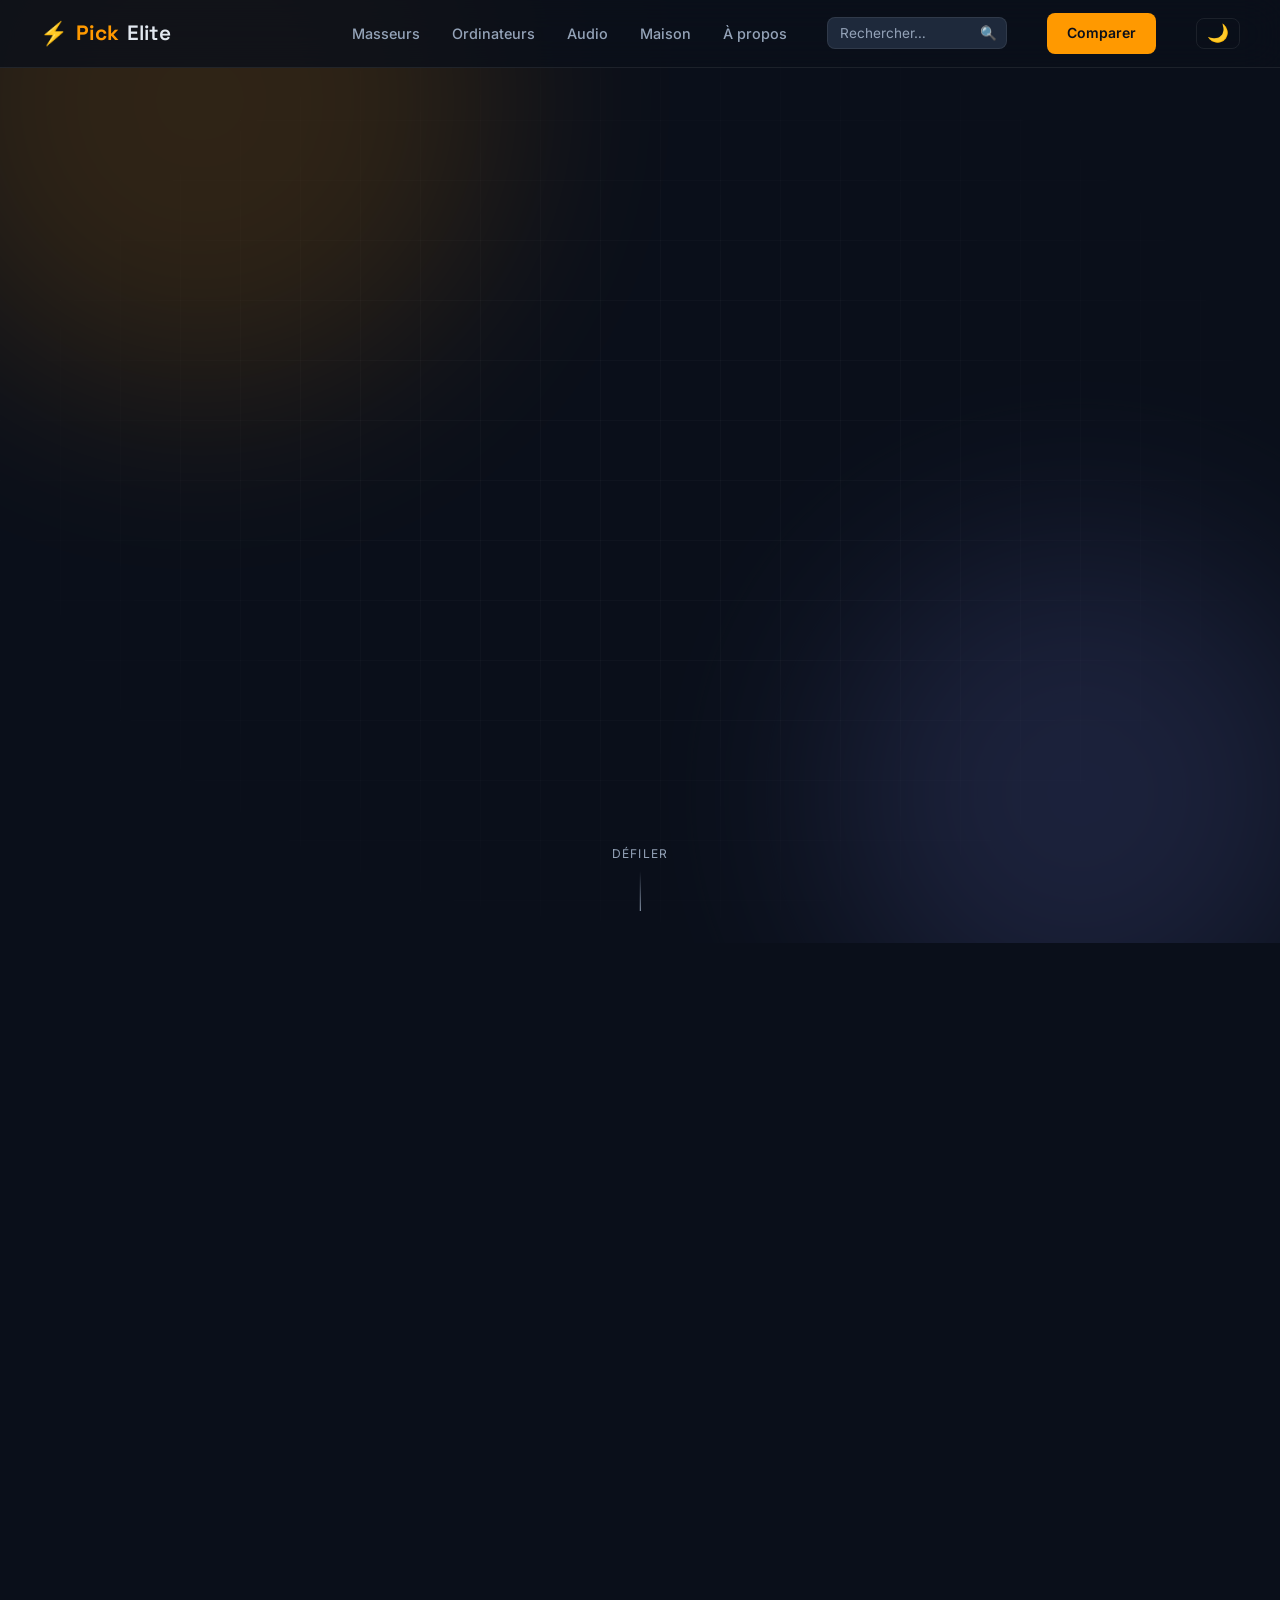
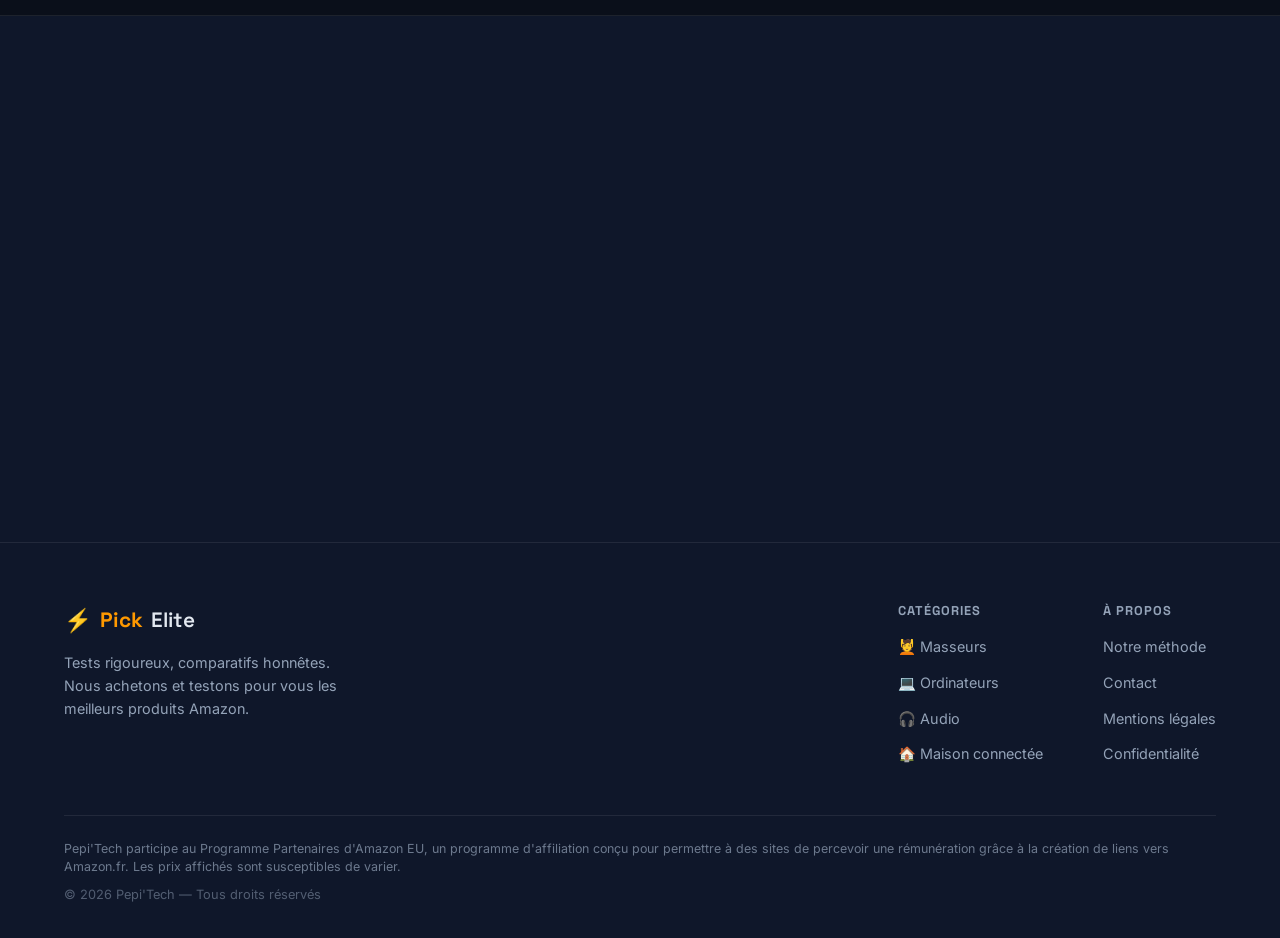
==== commit d052e610: "Renommage PickElite → Pepi'Tech sur l'ensemble du site Co-Authored-By: Claude Sonnet 4.6 <noreply@an" ====
--- a/index.html
+++ b/index.html
@@ -3,19 +3,19 @@
 <head>
   <meta charset="UTF-8">
   <meta name="viewport" content="width=device-width, initial-scale=1.0">
-  <title>PickElite — Les meilleurs produits testés et comparés</title>
-  <meta name="description" content="PickElite teste et compare les meilleurs produits Amazon : masseurs, ordinateurs, casques audio, maison connectée. Tests rigoureux et comparatifs honnêtes.">
-  <link rel="canonical" href="https://pickelite.fr/">
+  <title>Pepi'Tech — Les meilleurs produits testés et comparés</title>
+  <meta name="description" content="Pepi'Tech teste et compare les meilleurs produits Amazon : masseurs, ordinateurs, casques audio, maison connectée. Tests rigoureux et comparatifs honnêtes.">
+  <link rel="canonical" href="https://pepitech.fr/">
   <meta name="theme-color" content="#FF9900">
   <link rel="manifest" href="manifest.json">
 
   <!-- Open Graph -->
   <meta property="og:type" content="website">
-  <meta property="og:title" content="PickElite — Les meilleurs produits testés et comparés">
+  <meta property="og:title" content="Pepi'Tech — Les meilleurs produits testés et comparés">
   <meta property="og:description" content="Tests rigoureux, comparatifs honnêtes, liens Amazon vérifiés. On achète et on teste pour vous.">
-  <meta property="og:url" content="https://pickelite.fr/">
+  <meta property="og:url" content="https://pepitech.fr/">
   <meta property="og:image" content="https://images.unsplash.com/photo-1544161515-4ab6ce6db874?w=1200&q=80">
-  <meta property="og:site_name" content="PickElite">
+  <meta property="og:site_name" content="Pepi'Tech">
   <meta name="twitter:card" content="summary_large_image">
 
   <!-- Preconnect -->
@@ -164,7 +164,7 @@
             <div class="spec"><span class="spec-icon">⚖️</span><span><span class="spec-val">1.1 kg</span><span class="spec-key">Poids</span></span></div>
           </div>
           <div class="card-verdict"><strong>Notre avis :</strong> Silencieux, puissant, connecté. Le meilleur rapport qualité/performance du marché.</div>
-          <a href="https://www.amazon.fr/dp/B08CC42TDS?tag=pickelite-21" class="btn-buy" target="_blank" rel="noopener sponsored">Voir sur Amazon →</a>
+          <a href="https://www.amazon.fr/dp/B08CC42TDS?tag=pepitech-21" class="btn-buy" target="_blank" rel="noopener sponsored">Voir sur Amazon →</a>
         </div>
       </article>
 
@@ -191,7 +191,7 @@
             <div class="spec"><span class="spec-icon">⚖️</span><span><span class="spec-val">1.24 kg</span><span class="spec-key">Poids</span></span></div>
           </div>
           <div class="card-verdict"><strong>Notre avis :</strong> Autonomie exceptionnelle, performance imbattable. Le PC portable ultime pour les créatifs et les pros.</div>
-          <a href="https://www.amazon.fr/dp/B0CM5JV268?tag=pickelite-21" class="btn-buy" target="_blank" rel="noopener sponsored">Voir sur Amazon →</a>
+          <a href="https://www.amazon.fr/dp/B0CM5JV268?tag=pepitech-21" class="btn-buy" target="_blank" rel="noopener sponsored">Voir sur Amazon →</a>
         </div>
       </article>
 
@@ -218,7 +218,7 @@
             <div class="spec"><span class="spec-icon">⚖️</span><span><span class="spec-val">250g</span><span class="spec-key">Poids</span></span></div>
           </div>
           <div class="card-verdict"><strong>Notre avis :</strong> La meilleure réduction de bruit du marché. Confortable sur des heures, son cristallin. Un must-have.</div>
-          <a href="https://www.amazon.fr/dp/B09XS7JWHH?tag=pickelite-21" class="btn-buy" target="_blank" rel="noopener sponsored">Voir sur Amazon →</a>
+          <a href="https://www.amazon.fr/dp/B09XS7JWHH?tag=pepitech-21" class="btn-buy" target="_blank" rel="noopener sponsored">Voir sur Amazon →</a>
         </div>
       </article>
 
@@ -299,7 +299,7 @@
             <td>1 an</td>
           </tr>
           <tr>
-            <td class="td-label">Note PickElite</td>
+            <td class="td-label">Note Pepi'Tech</td>
             <td class="td-featured"><span class="score-pill score-best">94/100</span></td>
             <td><span class="score-pill score-top">82/100</span></td>
             <td><span class="score-pill">78/100</span></td>
@@ -322,7 +322,7 @@
     <div class="duel-wrapper reveal">
       <!-- Theragun -->
       <div class="duel-card duel-winner">
-        <span class="winner-badge">🏆 Gagnant PickElite</span>
+        <span class="winner-badge">🏆 Gagnant Pepi'Tech</span>
         <div class="duel-img">
           <img src="https://images.unsplash.com/photo-1571019613454-1cb2f99b2d8b?w=400&q=80" alt="Theragun Elite massage therapy" loading="lazy">
         </div>
@@ -544,8 +544,8 @@
       </div>
     </div>
     <div class="footer-bottom">
-      <p class="affiliate-note">PickElite participe au Programme Partenaires d'Amazon EU, un programme d'affiliation conçu pour permettre à des sites de percevoir une rémunération grâce à la création de liens vers Amazon.fr. Les prix affichés sont susceptibles de varier.</p>
-      <p class="copyright">© 2026 PickElite — Tous droits réservés</p>
+      <p class="affiliate-note">Pepi'Tech participe au Programme Partenaires d'Amazon EU, un programme d'affiliation conçu pour permettre à des sites de percevoir une rémunération grâce à la création de liens vers Amazon.fr. Les prix affichés sont susceptibles de varier.</p>
+      <p class="copyright">© 2026 Pepi'Tech — Tous droits réservés</p>
     </div>
   </div>
 </footer>
--- a/style.css
+++ b/style.css
@@ -1,5 +1,5 @@
 /* =============================================
-   PickElite — Design System
+   Pepi'Tech — Design System
    ============================================= */
 
 *, *::before, *::after { box-sizing: border-box; margin: 0; padding: 0; }
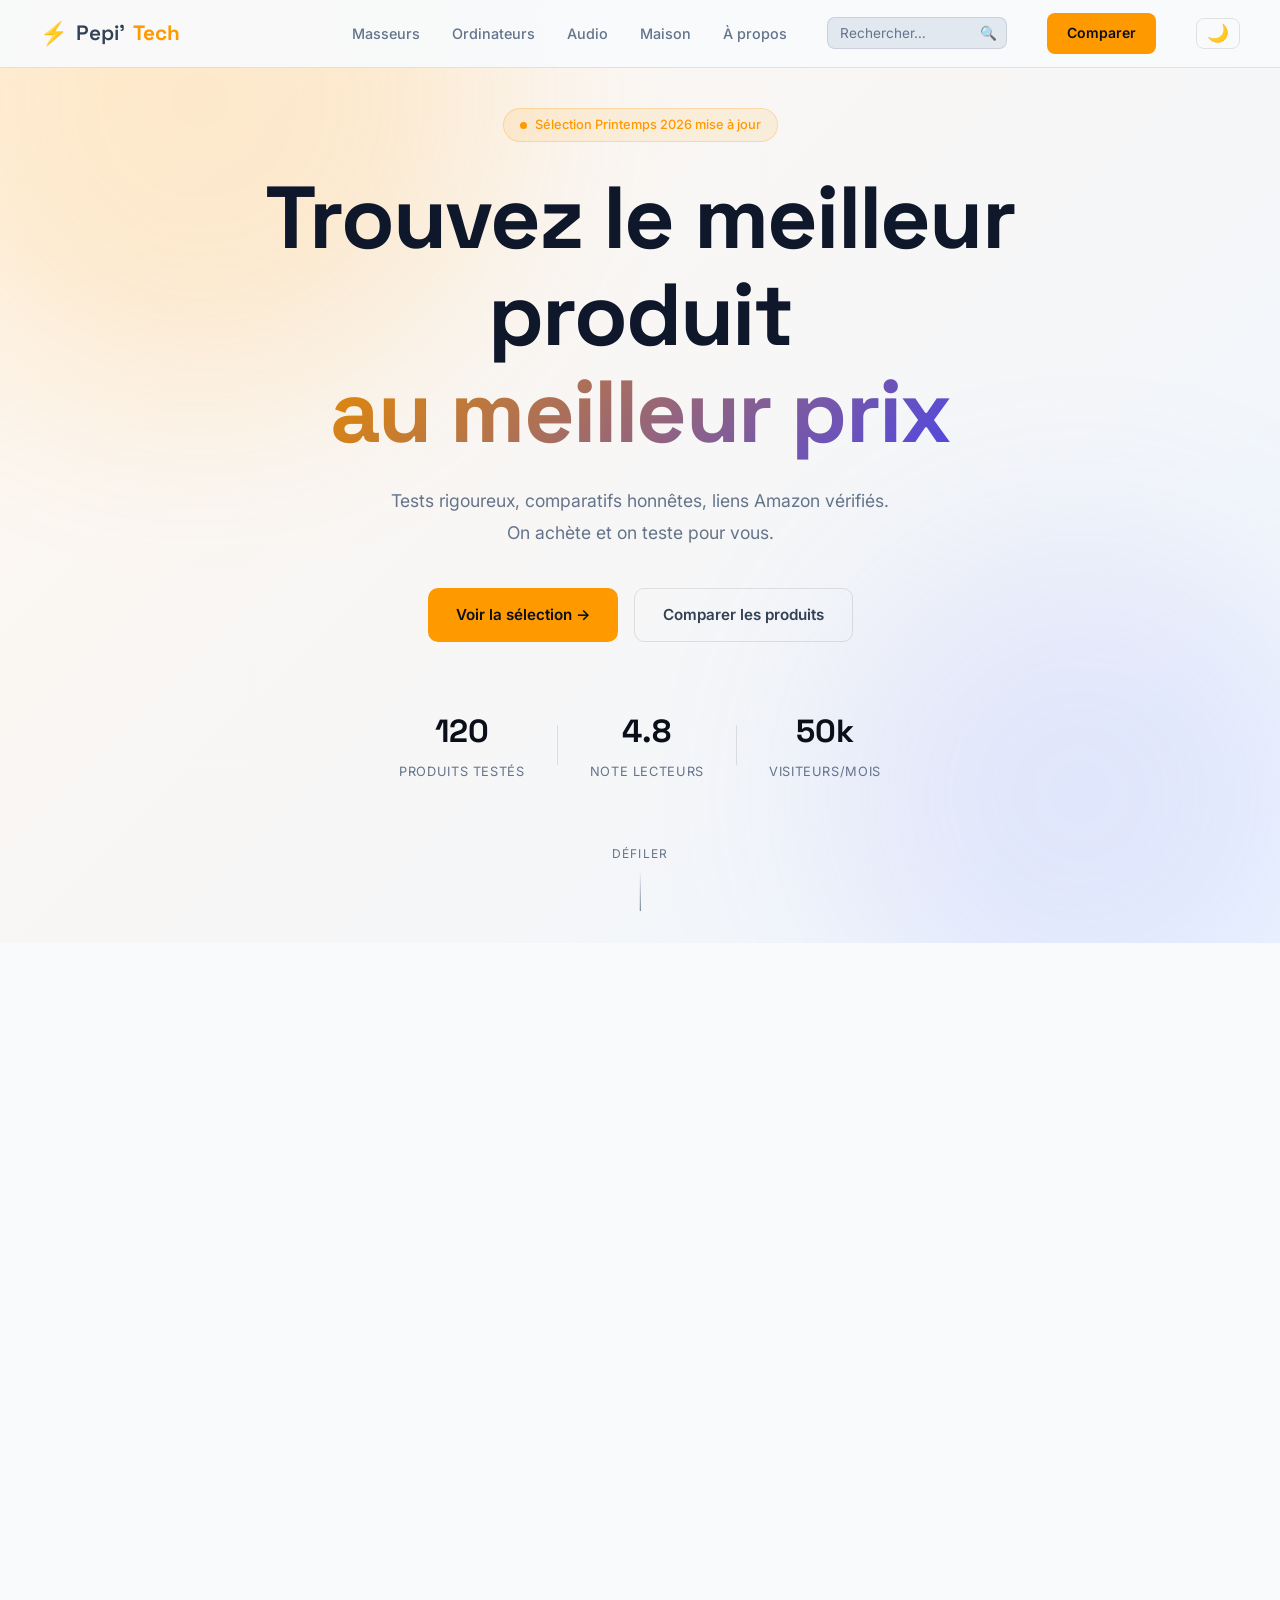
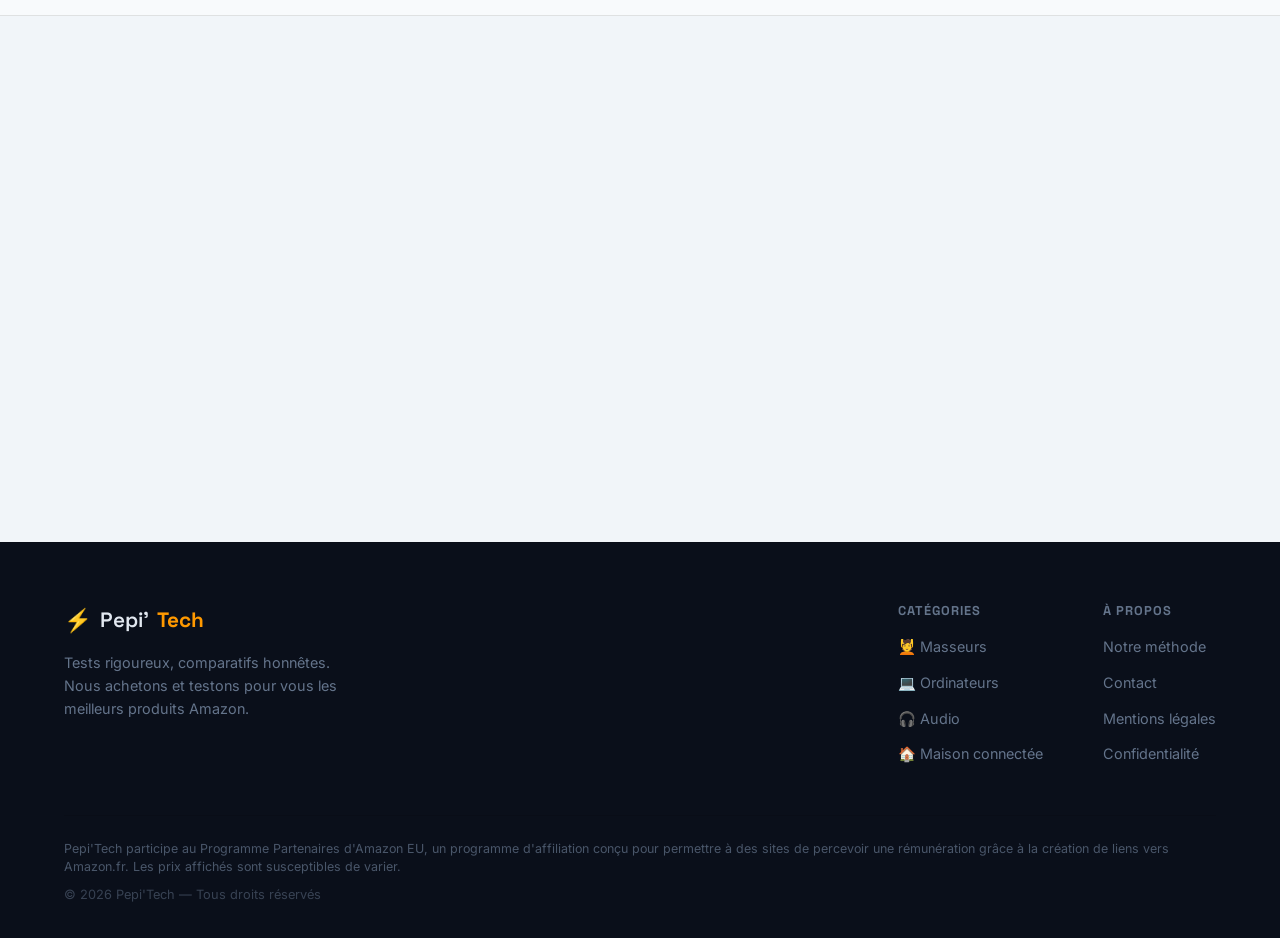
==== commit 703930a8: "Fix mode clair par défaut + favicon éclair + logo Pepi'Tech - Script inline head : thème clair appli" ====
--- a/index.html
+++ b/index.html
@@ -1,7 +1,9 @@
 <!DOCTYPE html>
-<html lang="fr" data-theme="dark">
+<html lang="fr">
 <head>
   <meta charset="UTF-8">
+  <link rel="icon" href="data:image/svg+xml,<svg xmlns='http://www.w3.org/2000/svg' viewBox='0 0 100 100'><text y='.9em' font-size='90'>⚡</text></svg>" />
+  <script>document.documentElement.setAttribute('data-theme',localStorage.getItem('pepitech-theme')||'light');</script>
   <meta name="viewport" content="width=device-width, initial-scale=1.0">
   <title>Pepi'Tech — Les meilleurs produits testés et comparés</title>
   <meta name="description" content="Pepi'Tech teste et compare les meilleurs produits Amazon : masseurs, ordinateurs, casques audio, maison connectée. Tests rigoureux et comparatifs honnêtes.">
@@ -36,7 +38,7 @@
   <div class="nav-inner">
     <a href="index.html" class="logo">
       <span class="logo-icon">⚡</span>
-      <strong>Pick</strong>Elite
+      Pepi'<strong>Tech</strong>
     </a>
     <ul class="nav-links">
       <li><a href="#selection">Masseurs</a></li>
@@ -82,23 +84,23 @@
     <div class="hero-grid"></div>
   </div>
   <div class="hero-content">
-    <div class="hero-badge reveal">
+    <div class="hero-badge">
       <span class="badge-dot"></span>
       Sélection Printemps 2026 mise à jour
     </div>
-    <h1 class="hero-title reveal" data-delay="100">
+    <h1 class="hero-title">
       Trouvez le meilleur produit<br>
       <span class="gradient-text">au meilleur prix</span>
     </h1>
-    <p class="hero-sub reveal" data-delay="200">
+    <p class="hero-sub">
       Tests rigoureux, comparatifs honnêtes, liens Amazon vérifiés.<br>
       On achète et on teste pour vous.
     </p>
-    <div class="hero-actions reveal" data-delay="300">
+    <div class="hero-actions">
       <a href="#selection" class="btn btn-primary">Voir la sélection →</a>
       <a href="#comparatif" class="btn btn-ghost">Comparer les produits</a>
     </div>
-    <div class="hero-stats reveal" data-delay="400">
+    <div class="hero-stats">
       <div class="stat">
         <span class="stat-num">120</span>
         <span class="stat-label">Produits testés</span>
@@ -518,7 +520,7 @@
       <div class="footer-brand">
         <div class="logo">
           <span class="logo-icon">⚡</span>
-          <strong>Pick</strong>Elite
+          Pepi'<strong>Tech</strong>
         </div>
         <p>Tests rigoureux, comparatifs honnêtes. Nous achetons et testons pour vous les meilleurs produits Amazon.</p>
       </div>
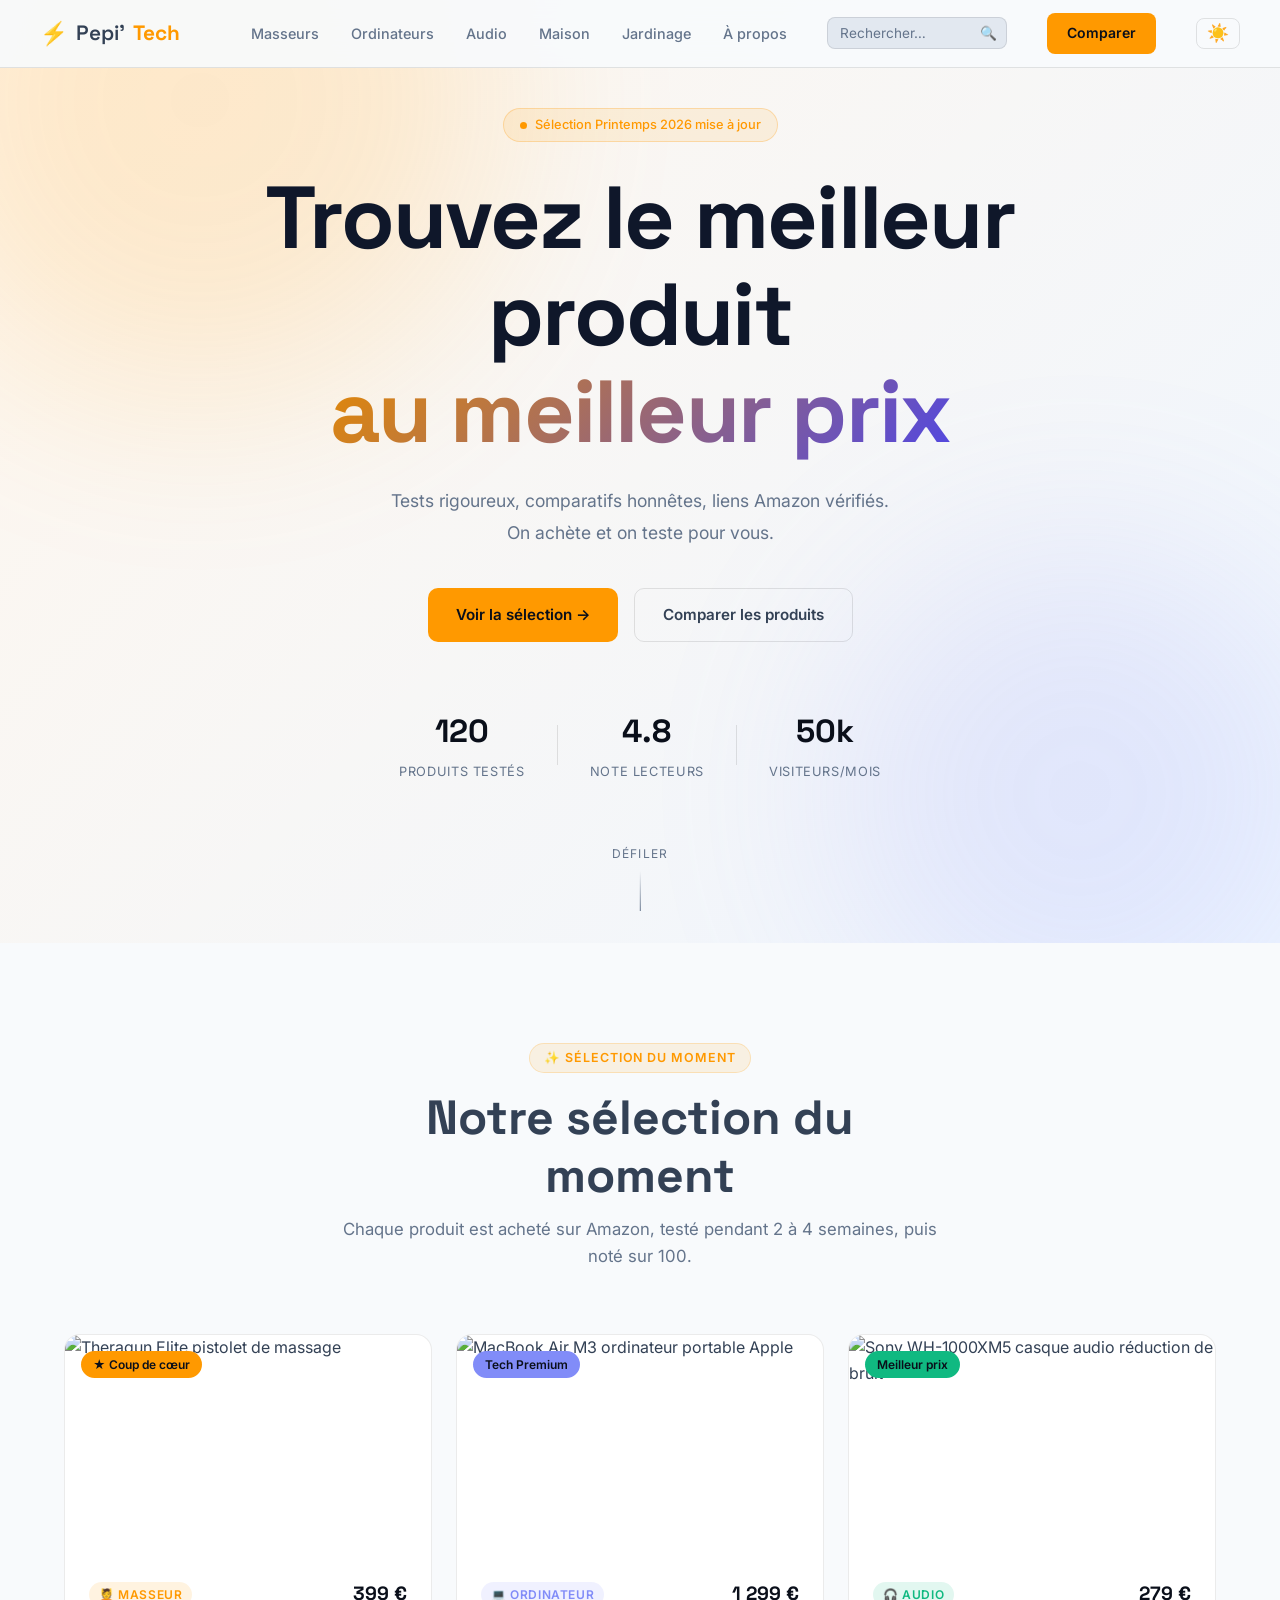
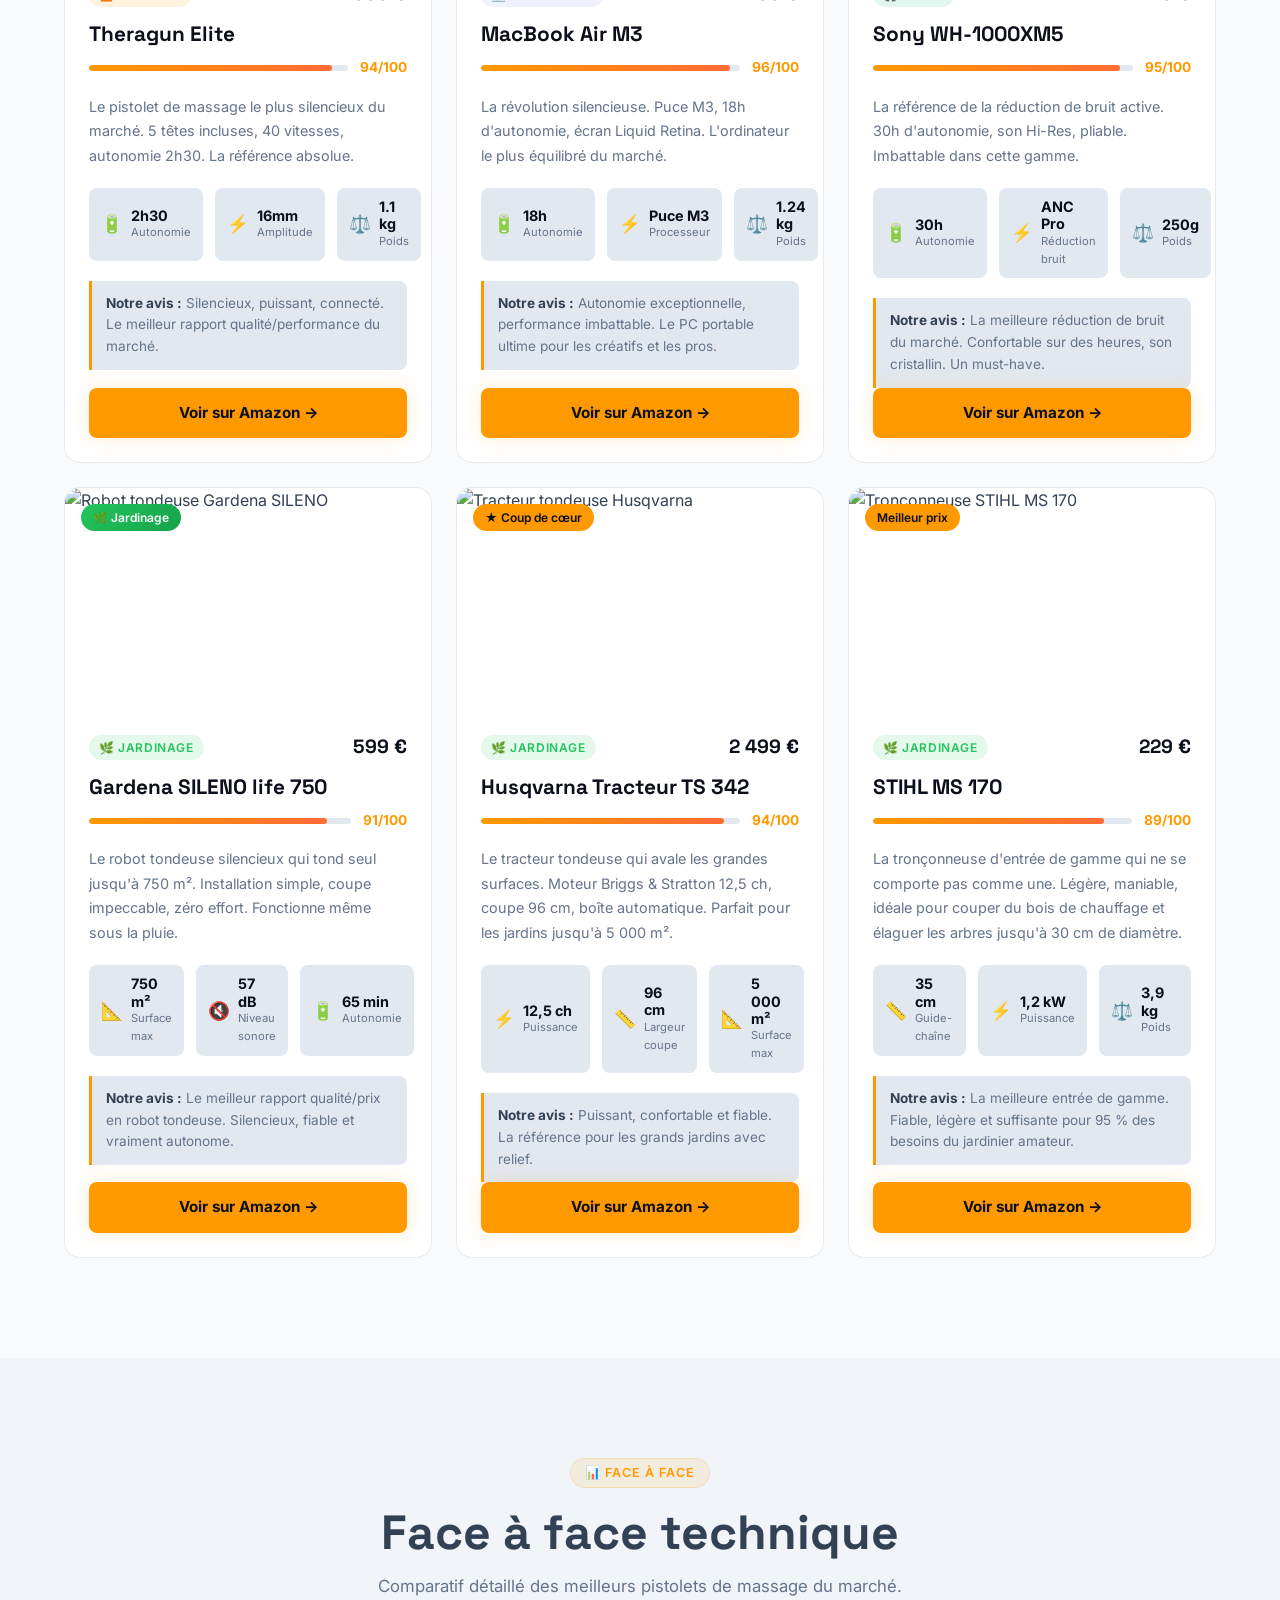
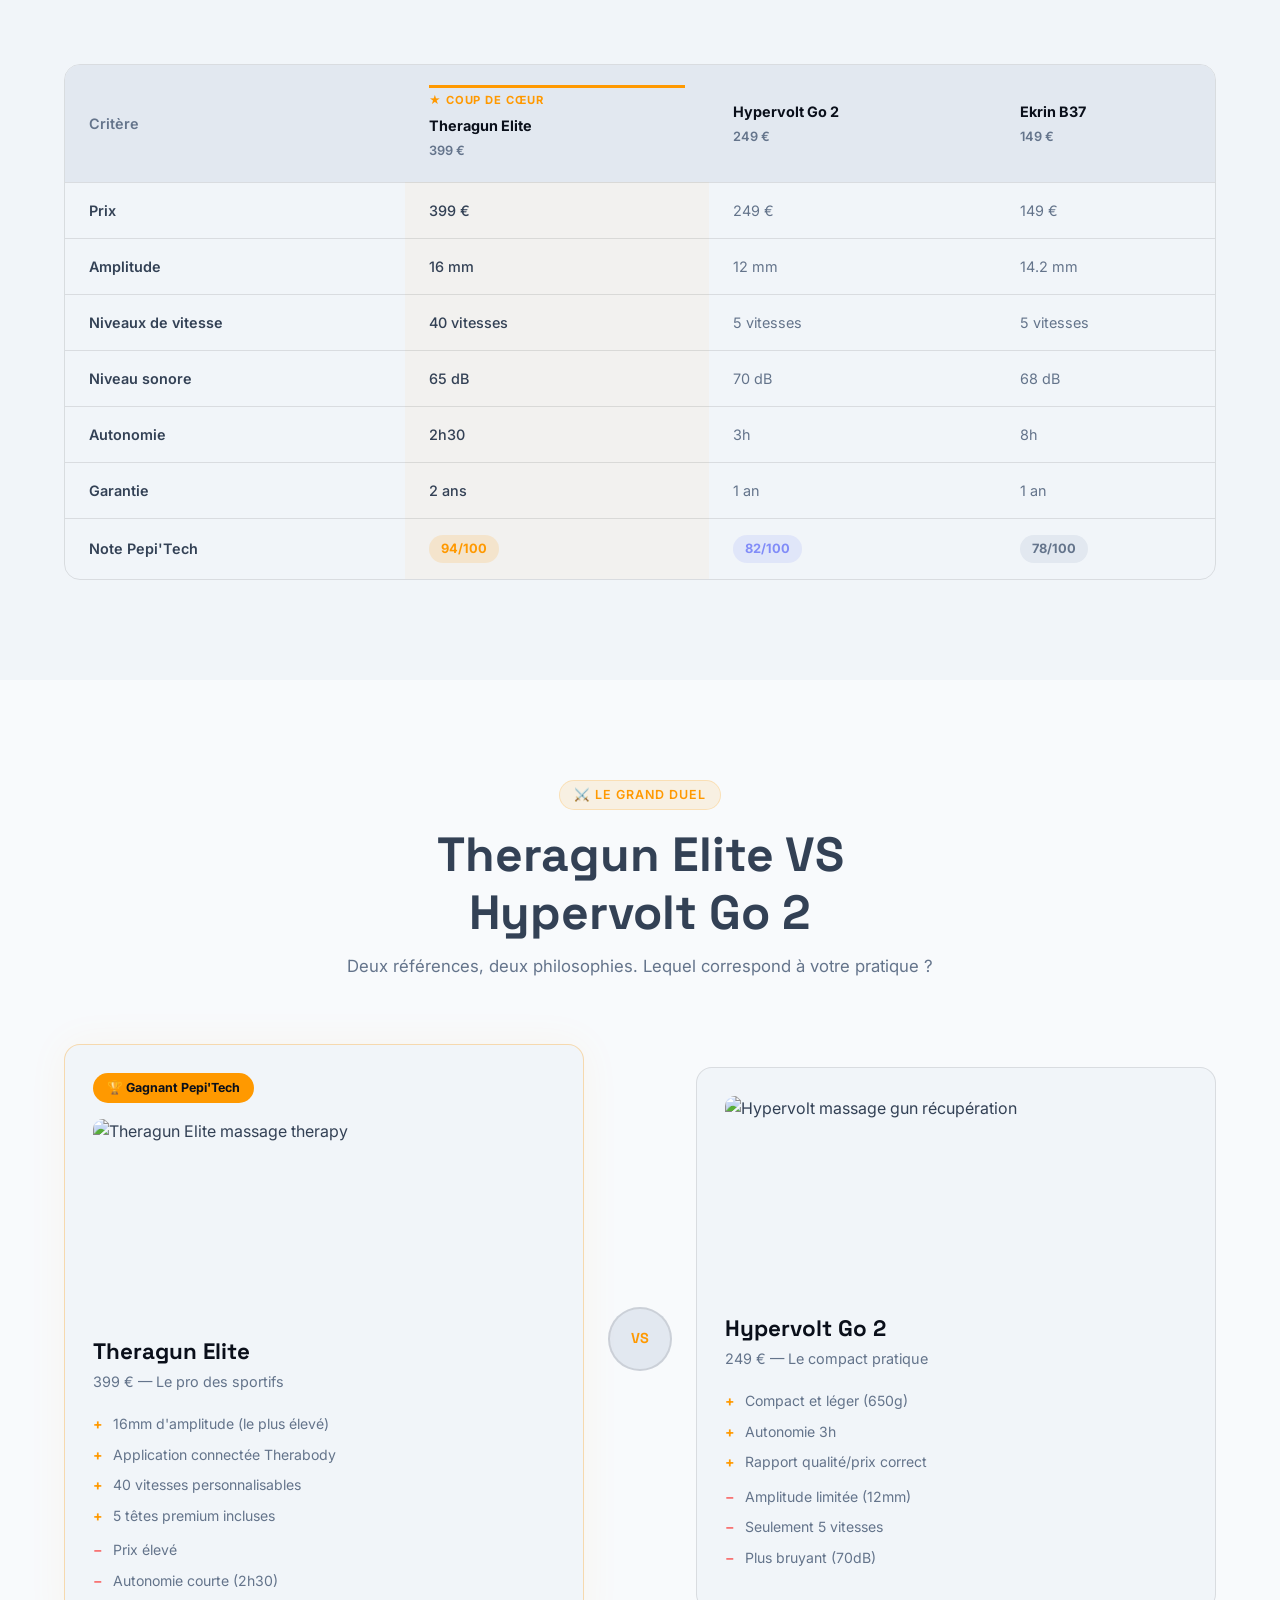
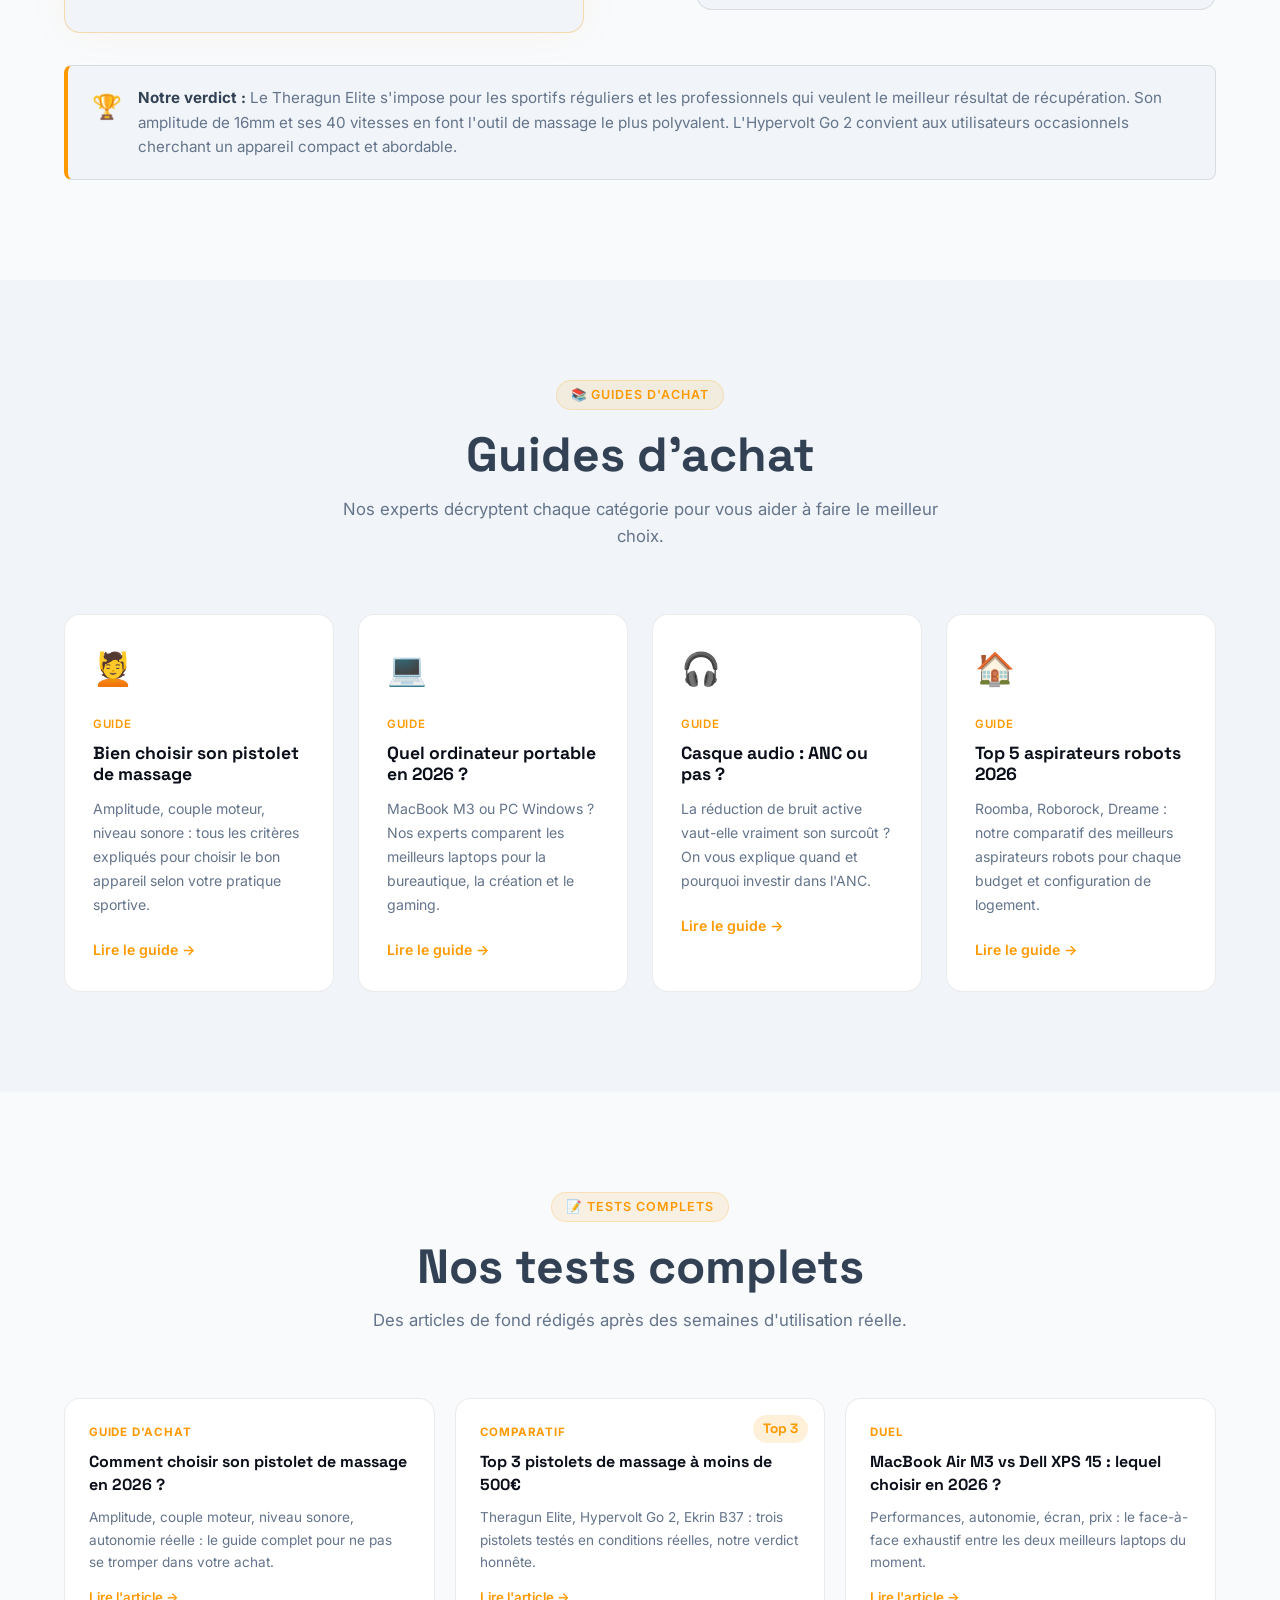
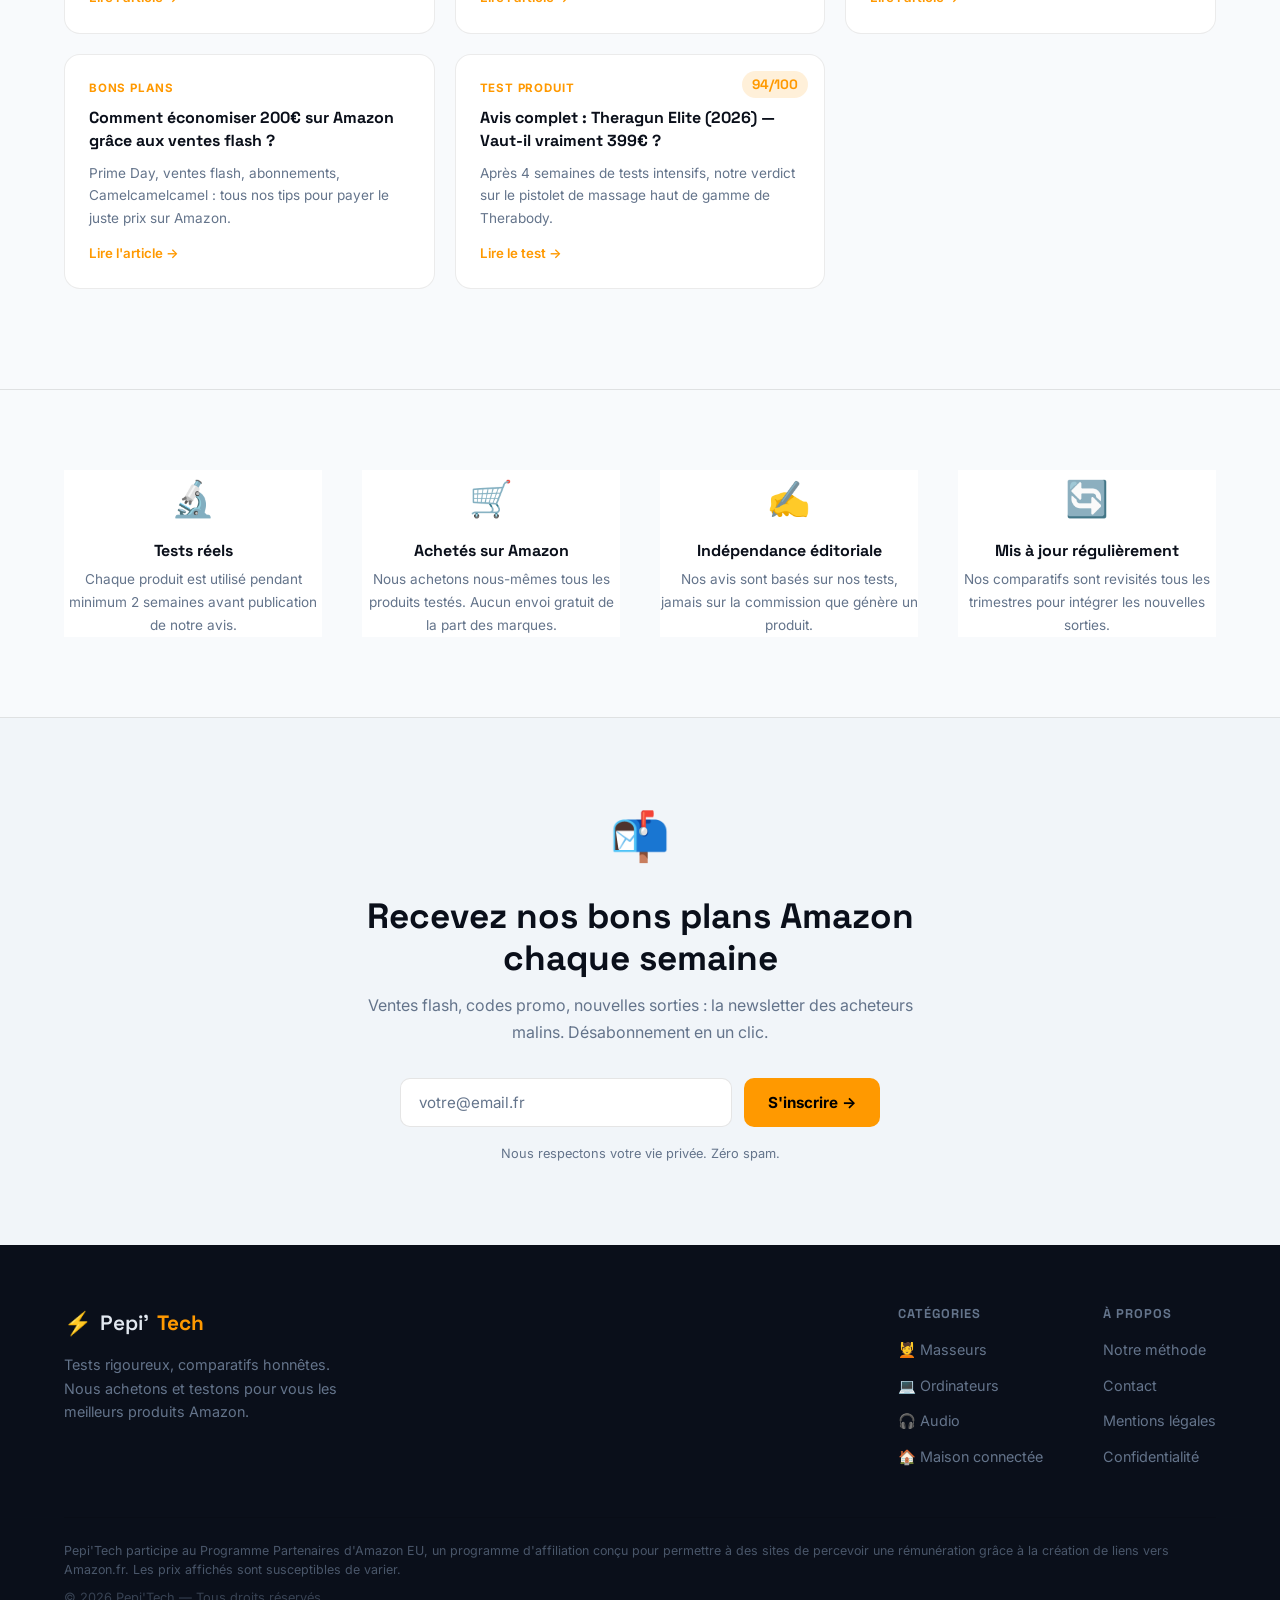
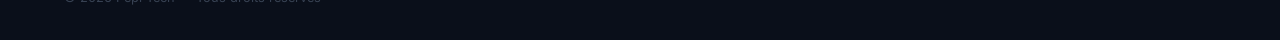
==== commit be087ff7: "Fix scroll nav : positionne la première carte sous la nav + suppression filtres doublons Co-Authored" ====
--- a/index.html
+++ b/index.html
@@ -41,10 +41,11 @@
       Pepi'<strong>Tech</strong>
     </a>
     <ul class="nav-links">
-      <li><a href="#selection">Masseurs</a></li>
-      <li><a href="#selection">Ordinateurs</a></li>
-      <li><a href="#selection">Audio</a></li>
-      <li><a href="#selection">Maison</a></li>
+      <li><button class="nav-btn" onclick="navFilter('masseur')">Masseurs</button></li>
+      <li><button class="nav-btn" onclick="navFilter('pc')">Ordinateurs</button></li>
+      <li><button class="nav-btn" onclick="navFilter('audio')">Audio</button></li>
+      <li><button class="nav-btn" onclick="navFilter('maison')">Maison</button></li>
+      <li><button class="nav-btn" onclick="navFilter('jardinage')">Jardinage</button></li>
       <li><a href="a-propos.html">À propos</a></li>
     </ul>
     <div class="nav-search" id="navSearch">
@@ -69,6 +70,7 @@
     <li><a href="#selection">💻 Ordinateurs</a></li>
     <li><a href="#selection">🎧 Audio</a></li>
     <li><a href="#selection">🏠 Maison</a></li>
+    <li><a href="#selection">🌿 Jardinage</a></li>
     <li><a href="#comparatif">📊 Comparer</a></li>
     <li><a href="#articles">📝 Articles</a></li>
     <li><a href="a-propos.html">ℹ️ À propos</a></li>
@@ -132,15 +134,6 @@
       <p>Chaque produit est acheté sur Amazon, testé pendant 2 à 4 semaines, puis noté sur 100.</p>
     </div>
 
-    <!-- Filtres -->
-    <div class="filter-bar reveal">
-      <button class="filter-btn active" data-filter="all">Tous</button>
-      <button class="filter-btn" data-filter="masseur">💆 Masseurs</button>
-      <button class="filter-btn" data-filter="pc">💻 Ordinateurs</button>
-      <button class="filter-btn" data-filter="audio">🎧 Audio</button>
-      <button class="filter-btn" data-filter="maison">🏠 Maison</button>
-    </div>
-
     <div class="cards-grid">
 
       <!-- Theragun Elite -->
@@ -221,6 +214,88 @@
           </div>
           <div class="card-verdict"><strong>Notre avis :</strong> La meilleure réduction de bruit du marché. Confortable sur des heures, son cristallin. Un must-have.</div>
           <a href="https://www.amazon.fr/dp/B09XS7JWHH?tag=pepitech-21" class="btn-buy" target="_blank" rel="noopener sponsored">Voir sur Amazon →</a>
+        </div>
+      </article>
+
+
+      <!-- Gardena SILENO life — Robot tondeuse -->
+      <article class="bike-card reveal" data-cat="jardinage" data-delay="0">
+        <div class="card-badge jardinage-badge">🌿 Jardinage</div>
+        <div class="card-image">
+          <img src="https://images.unsplash.com/photo-1592417817098-8fd3d9eb14a5?w=480&q=80" alt="Robot tondeuse Gardena SILENO" loading="lazy">
+        </div>
+        <div class="card-body">
+          <div class="card-meta">
+            <span class="card-cat jardinage">🌿 Jardinage</span>
+            <span class="card-price">599 €</span>
+          </div>
+          <h3>Gardena SILENO life 750</h3>
+          <div class="card-score">
+            <div class="score-bar"><div class="score-fill" style="--score: 91%"></div></div>
+            <span class="score-num">91/100</span>
+          </div>
+          <p>Le robot tondeuse silencieux qui tond seul jusqu'à 750 m². Installation simple, coupe impeccable, zéro effort. Fonctionne même sous la pluie.</p>
+          <div class="card-specs">
+            <div class="spec"><span class="spec-icon">📐</span><span><span class="spec-val">750 m²</span><span class="spec-key">Surface max</span></span></div>
+            <div class="spec"><span class="spec-icon">🔇</span><span><span class="spec-val">57 dB</span><span class="spec-key">Niveau sonore</span></span></div>
+            <div class="spec"><span class="spec-icon">🔋</span><span><span class="spec-val">65 min</span><span class="spec-key">Autonomie</span></span></div>
+          </div>
+          <div class="card-verdict"><strong>Notre avis :</strong> Le meilleur rapport qualité/prix en robot tondeuse. Silencieux, fiable et vraiment autonome.</div>
+          <a href="https://www.amazon.fr/dp/B07YGL1P5G?tag=pepitech-21" class="btn-buy" target="_blank" rel="noopener sponsored">Voir sur Amazon →</a>
+        </div>
+      </article>
+
+      <!-- Husqvarna TS 342 — Tracteur tondeuse -->
+      <article class="bike-card reveal" data-cat="jardinage" data-delay="100">
+        <div class="card-badge coup-coeur">★ Coup de cœur</div>
+        <div class="card-image">
+          <img src="https://images.unsplash.com/photo-1464226184884-fa280b87c399?w=480&q=80" alt="Tracteur tondeuse Husqvarna" loading="lazy">
+        </div>
+        <div class="card-body">
+          <div class="card-meta">
+            <span class="card-cat jardinage">🌿 Jardinage</span>
+            <span class="card-price">2 499 €</span>
+          </div>
+          <h3>Husqvarna Tracteur TS 342</h3>
+          <div class="card-score">
+            <div class="score-bar"><div class="score-fill" style="--score: 94%"></div></div>
+            <span class="score-num">94/100</span>
+          </div>
+          <p>Le tracteur tondeuse qui avale les grandes surfaces. Moteur Briggs & Stratton 12,5 ch, coupe 96 cm, boîte automatique. Parfait pour les jardins jusqu'à 5 000 m².</p>
+          <div class="card-specs">
+            <div class="spec"><span class="spec-icon">⚡</span><span><span class="spec-val">12,5 ch</span><span class="spec-key">Puissance</span></span></div>
+            <div class="spec"><span class="spec-icon">📏</span><span><span class="spec-val">96 cm</span><span class="spec-key">Largeur coupe</span></span></div>
+            <div class="spec"><span class="spec-icon">📐</span><span><span class="spec-val">5 000 m²</span><span class="spec-key">Surface max</span></span></div>
+          </div>
+          <div class="card-verdict"><strong>Notre avis :</strong> Puissant, confortable et fiable. La référence pour les grands jardins avec relief.</div>
+          <a href="https://www.amazon.fr/s?k=tracteur+tondeuse+husqvarna&tag=pepitech-21" class="btn-buy" target="_blank" rel="noopener sponsored">Voir sur Amazon →</a>
+        </div>
+      </article>
+
+      <!-- STIHL MS 170 — Tronçonneuse -->
+      <article class="bike-card reveal" data-cat="jardinage" data-delay="200">
+        <div class="card-badge budget">Meilleur prix</div>
+        <div class="card-image">
+          <img src="https://images.unsplash.com/photo-1416879595882-3373a0480b5b?w=480&q=80" alt="Tronçonneuse STIHL MS 170" loading="lazy">
+        </div>
+        <div class="card-body">
+          <div class="card-meta">
+            <span class="card-cat jardinage">🌿 Jardinage</span>
+            <span class="card-price">229 €</span>
+          </div>
+          <h3>STIHL MS 170</h3>
+          <div class="card-score">
+            <div class="score-bar"><div class="score-fill" style="--score: 89%"></div></div>
+            <span class="score-num">89/100</span>
+          </div>
+          <p>La tronçonneuse d'entrée de gamme qui ne se comporte pas comme une. Légère, maniable, idéale pour couper du bois de chauffage et élaguer les arbres jusqu'à 30 cm de diamètre.</p>
+          <div class="card-specs">
+            <div class="spec"><span class="spec-icon">📏</span><span><span class="spec-val">35 cm</span><span class="spec-key">Guide-chaîne</span></span></div>
+            <div class="spec"><span class="spec-icon">⚡</span><span><span class="spec-val">1,2 kW</span><span class="spec-key">Puissance</span></span></div>
+            <div class="spec"><span class="spec-icon">⚖️</span><span><span class="spec-val">3,9 kg</span><span class="spec-key">Poids</span></span></div>
+          </div>
+          <div class="card-verdict"><strong>Notre avis :</strong> La meilleure entrée de gamme. Fiable, légère et suffisante pour 95 % des besoins du jardinier amateur.</div>
+          <a href="https://www.amazon.fr/s?k=stihl+ms+170+tronconneuse&tag=pepitech-21" class="btn-buy" target="_blank" rel="noopener sponsored">Voir sur Amazon →</a>
         </div>
       </article>
 
--- a/style.css
+++ b/style.css
@@ -169,14 +169,21 @@
   margin-left: auto;
 }
 
-.nav-links a {
+.nav-links a,
+.nav-btn {
   font-size: 0.9rem;
   font-weight: 500;
   color: var(--muted);
   transition: color 0.2s;
-}
-
-.nav-links a:hover { color: var(--white); }
+  background: none;
+  border: none;
+  padding: 0;
+  cursor: pointer;
+  font-family: inherit;
+}
+
+.nav-links a:hover,
+.nav-btn:hover { color: var(--white); }
 
 .nav-cta {
   padding: 9px 20px;
@@ -549,6 +556,9 @@
   text-align: center;
   max-width: 600px;
   margin: 0 auto 64px;
+  display: flex;
+  flex-direction: column;
+  align-items: center;
 }
 
 .section-tag {
@@ -575,13 +585,13 @@
    REVEAL ANIMATIONS
    ============================================= */
 
-.reveal {
+.js .reveal {
   opacity: 0;
   transform: translateY(28px);
   transition: opacity 0.65s cubic-bezier(0.22, 1, 0.36, 1),
               transform 0.65s cubic-bezier(0.22, 1, 0.36, 1);
 }
-.reveal.visible {
+.js .reveal.visible {
   opacity: 1;
   transform: translateY(0);
 }
@@ -607,6 +617,8 @@
   border-radius: var(--radius);
   overflow: hidden;
   transition: border-color 0.3s, transform 0.3s, box-shadow 0.3s;
+  display: flex;
+  flex-direction: column;
 }
 
 .bike-card:hover {
@@ -647,6 +659,13 @@
 
 .card-body {
   padding: 24px;
+  display: flex;
+  flex-direction: column;
+  flex: 1;
+}
+
+.card-body .btn-buy {
+  margin-top: auto;
 }
 
 .card-meta {
@@ -665,10 +684,16 @@
   letter-spacing: 0.05em;
 }
 
-.masseur { background: rgba(255,153,0,0.12); color: var(--orange); }
-.pc      { background: rgba(129,140,248,0.12); color: var(--purple); }
-.audio   { background: rgba(16,185,129,0.12); color: #10b981; }
-.maison  { background: rgba(251,146,60,0.12); color: #fb923c; }
+.masseur   { background: rgba(255,153,0,0.12); color: var(--orange); }
+.pc        { background: rgba(129,140,248,0.12); color: var(--purple); }
+.audio     { background: rgba(16,185,129,0.12); color: #10b981; }
+.maison    { background: rgba(251,146,60,0.12); color: #fb923c; }
+.jardinage { background: rgba(34,197,94,0.12); color: #22c55e; }
+
+.card-badge.jardinage-badge {
+  background: linear-gradient(135deg, #22c55e, #16a34a);
+  color: #fff;
+}
 
 .card-price {
   font-family: 'Space Grotesk', sans-serif;
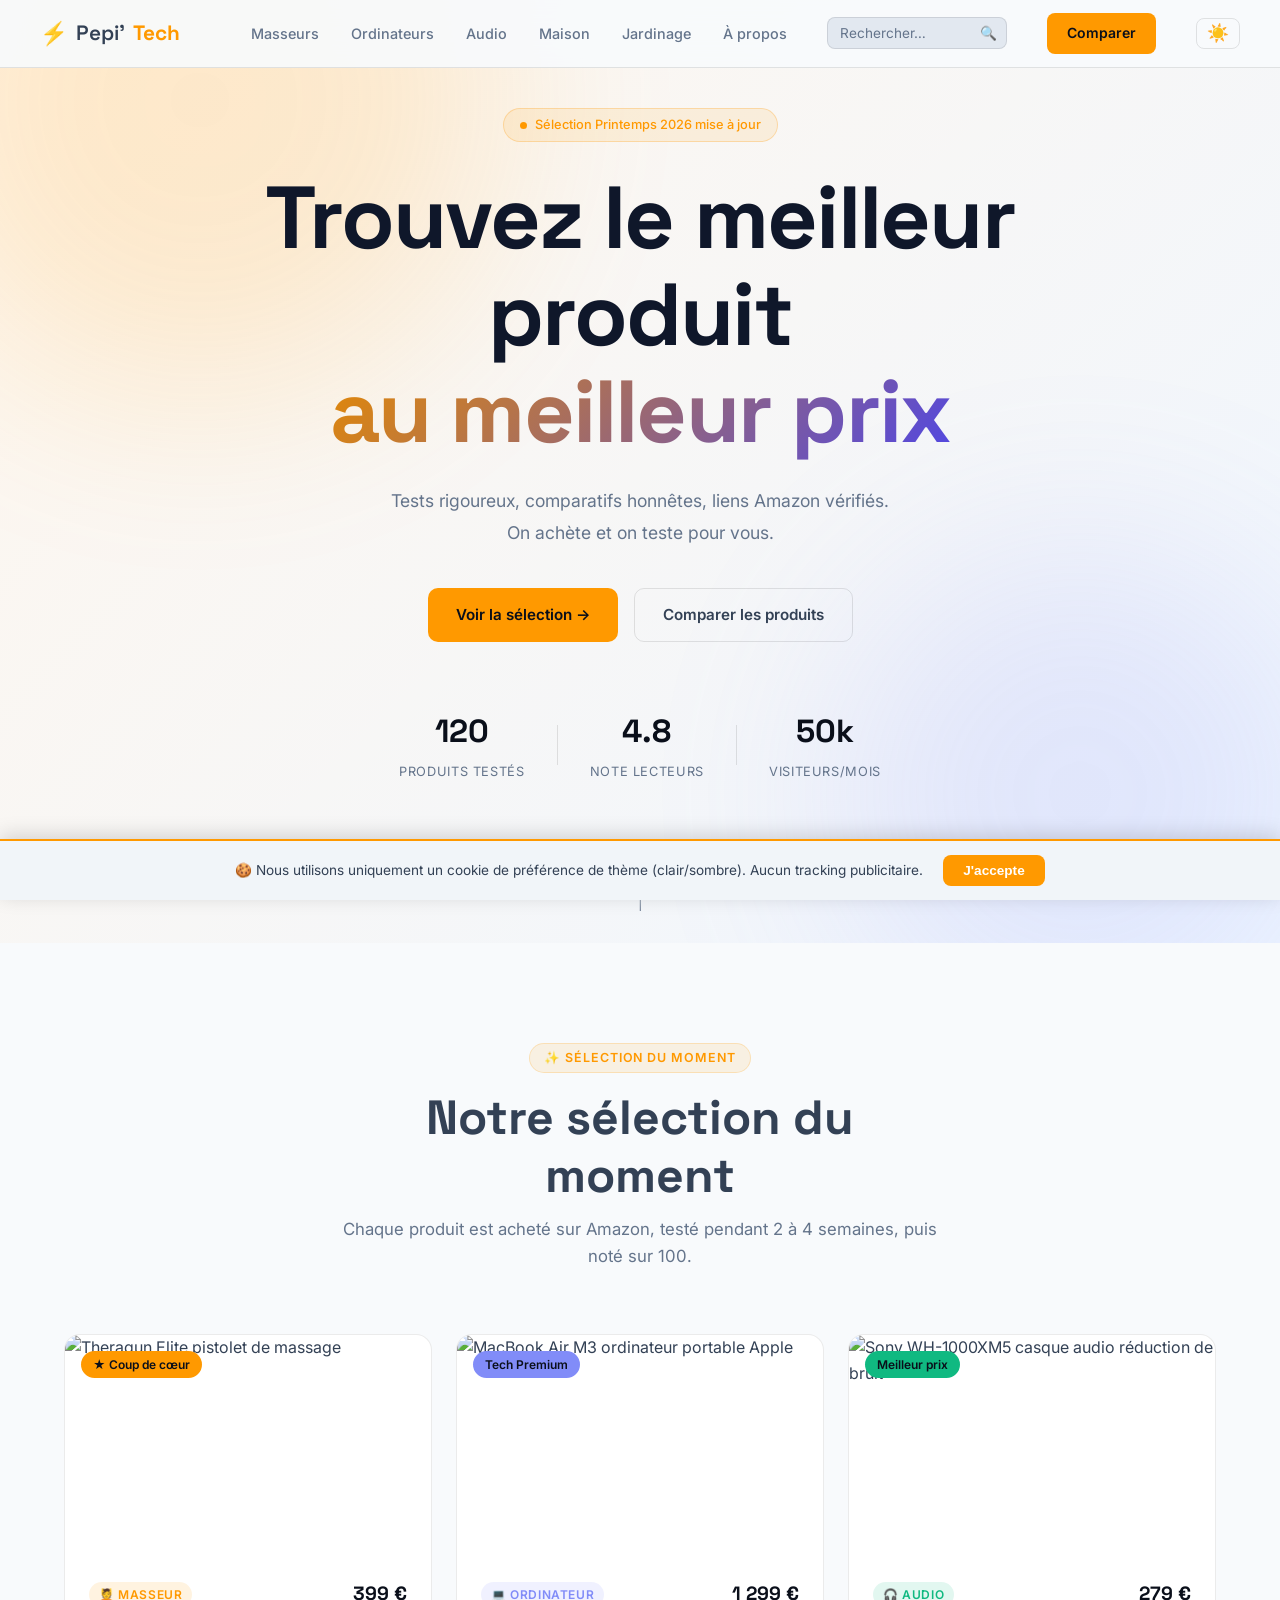
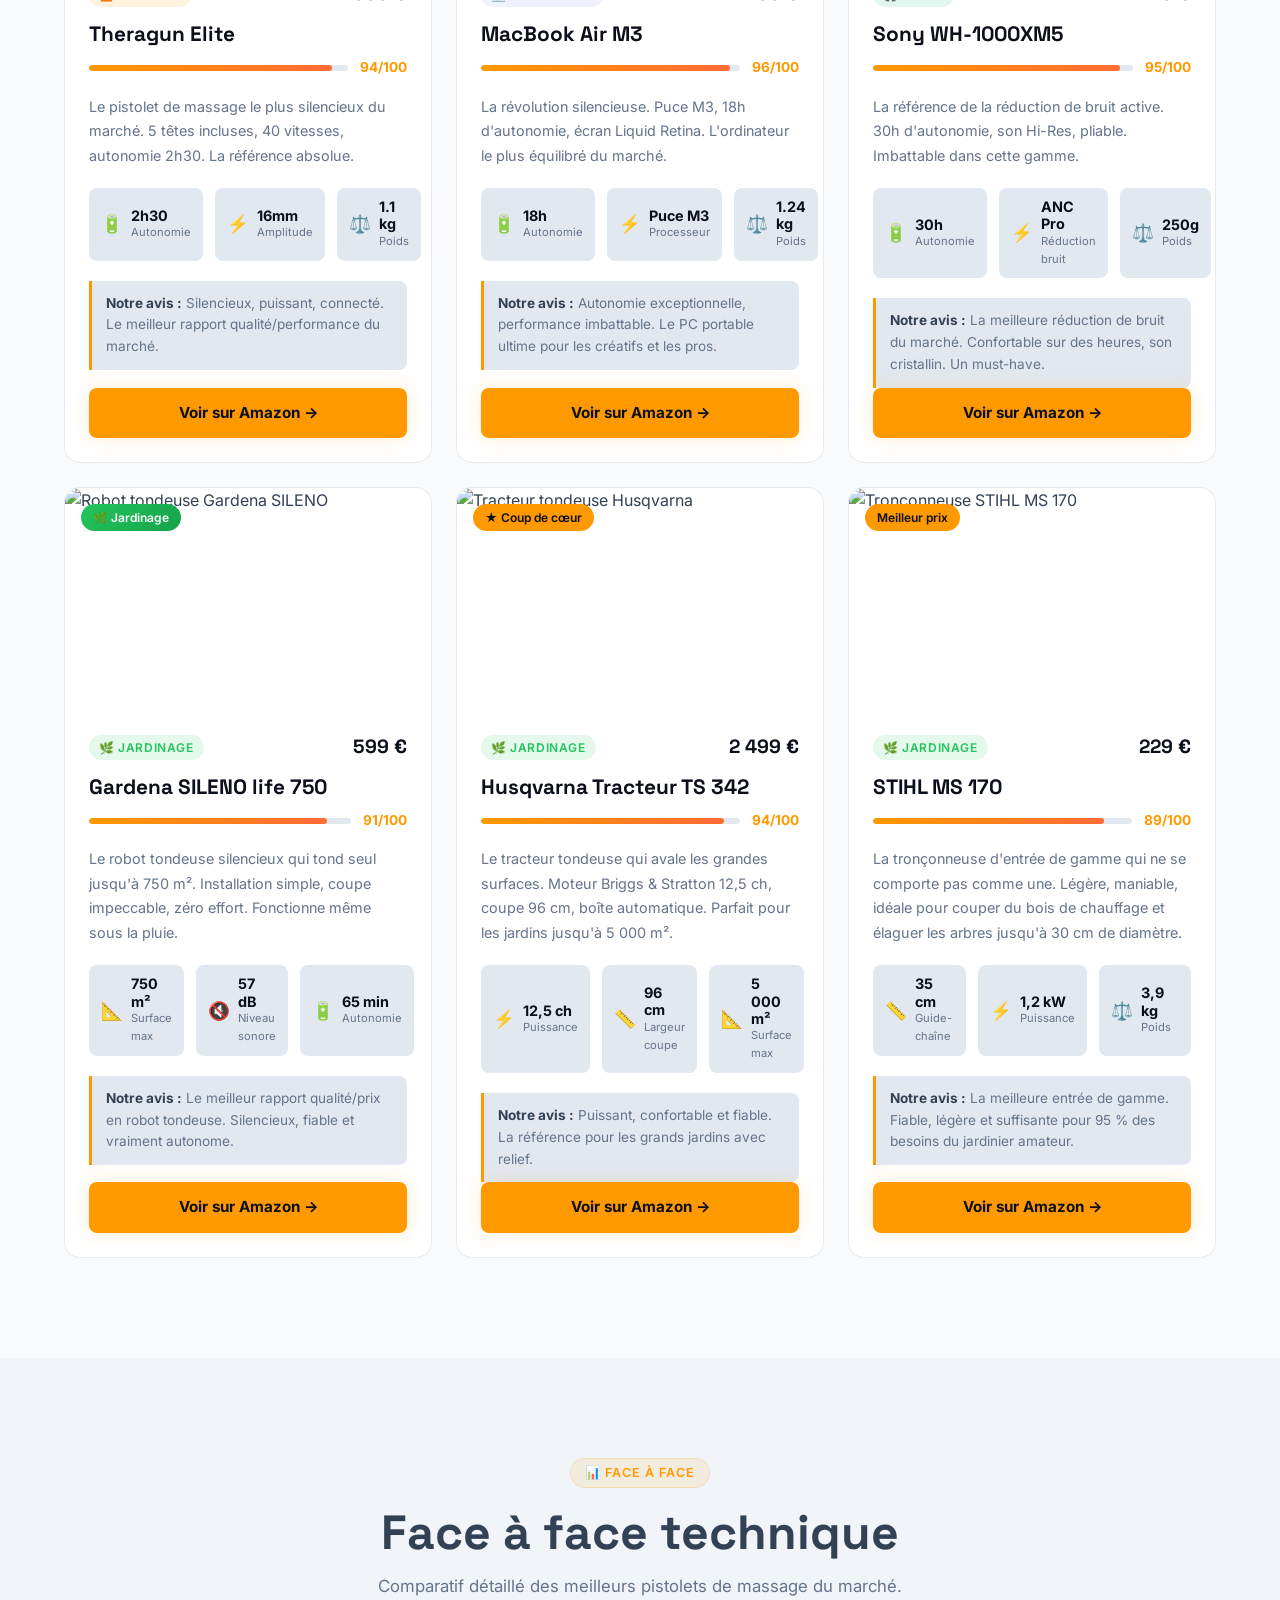
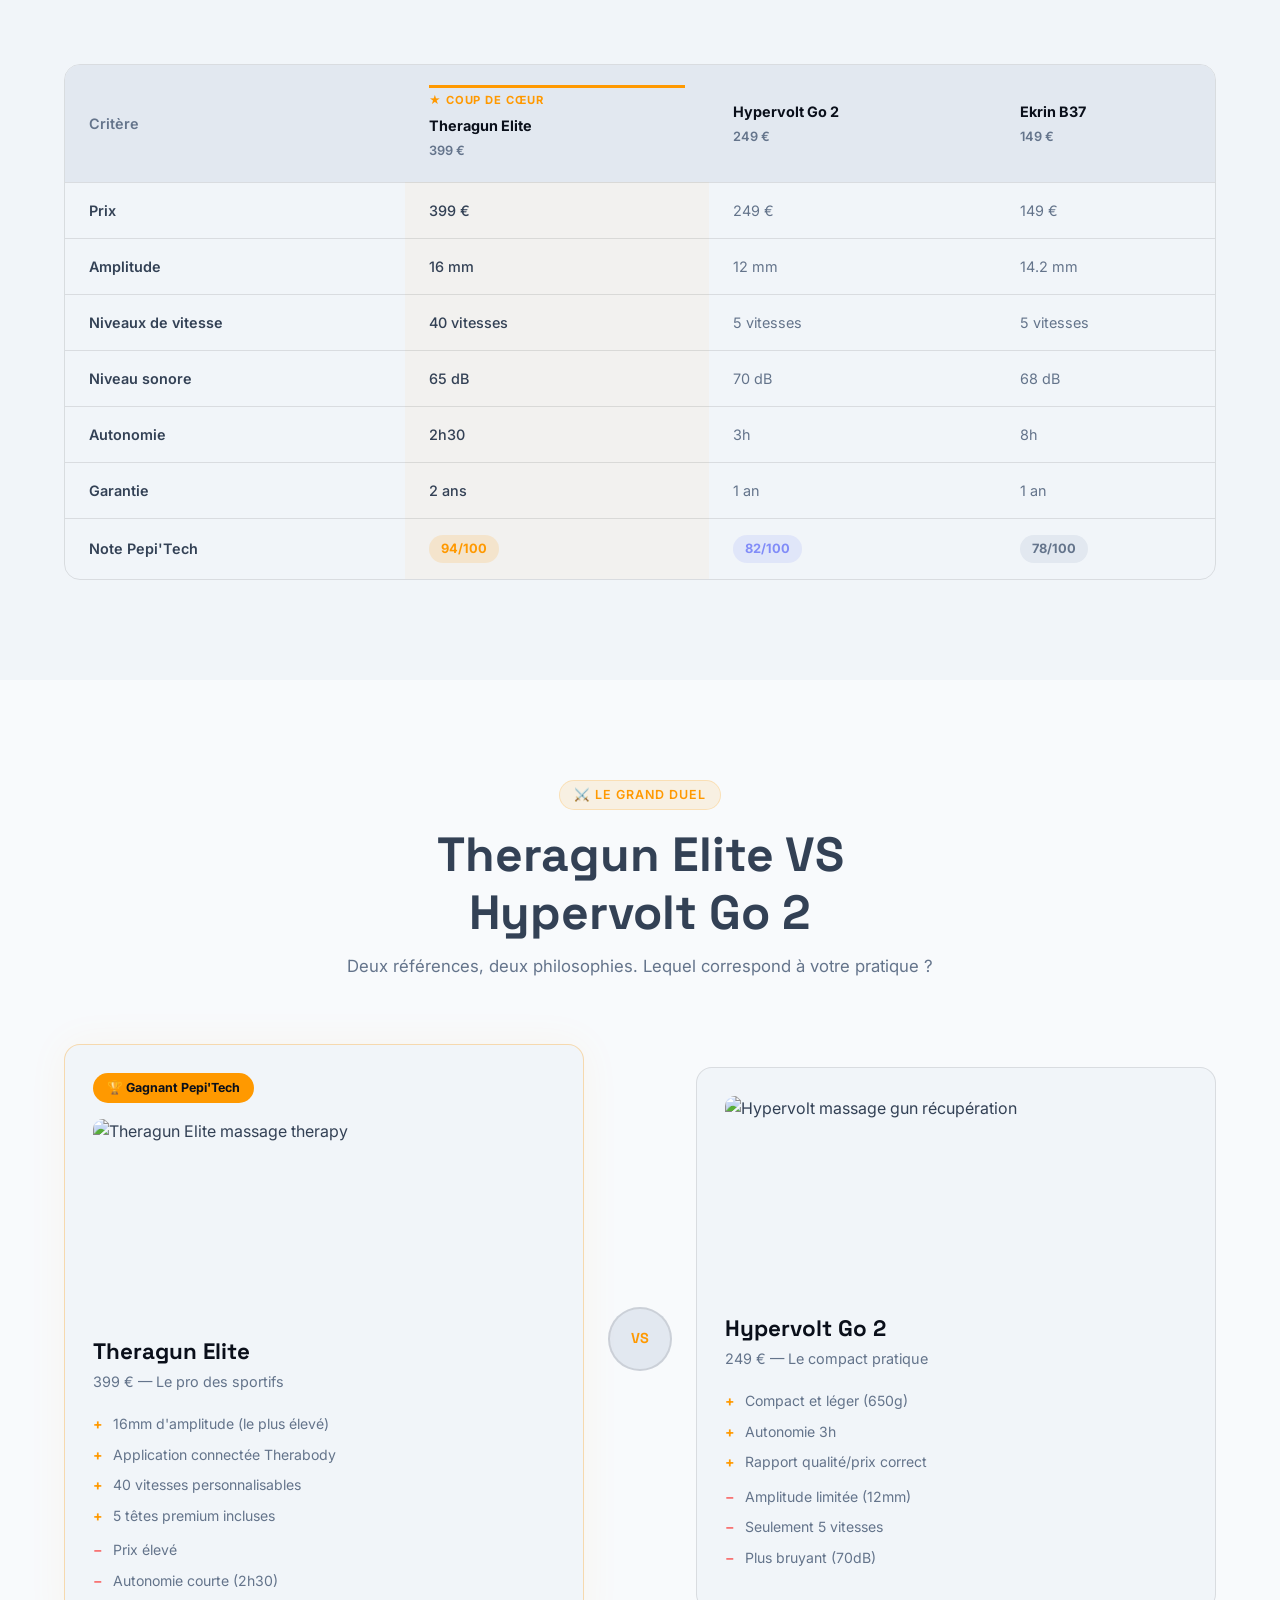
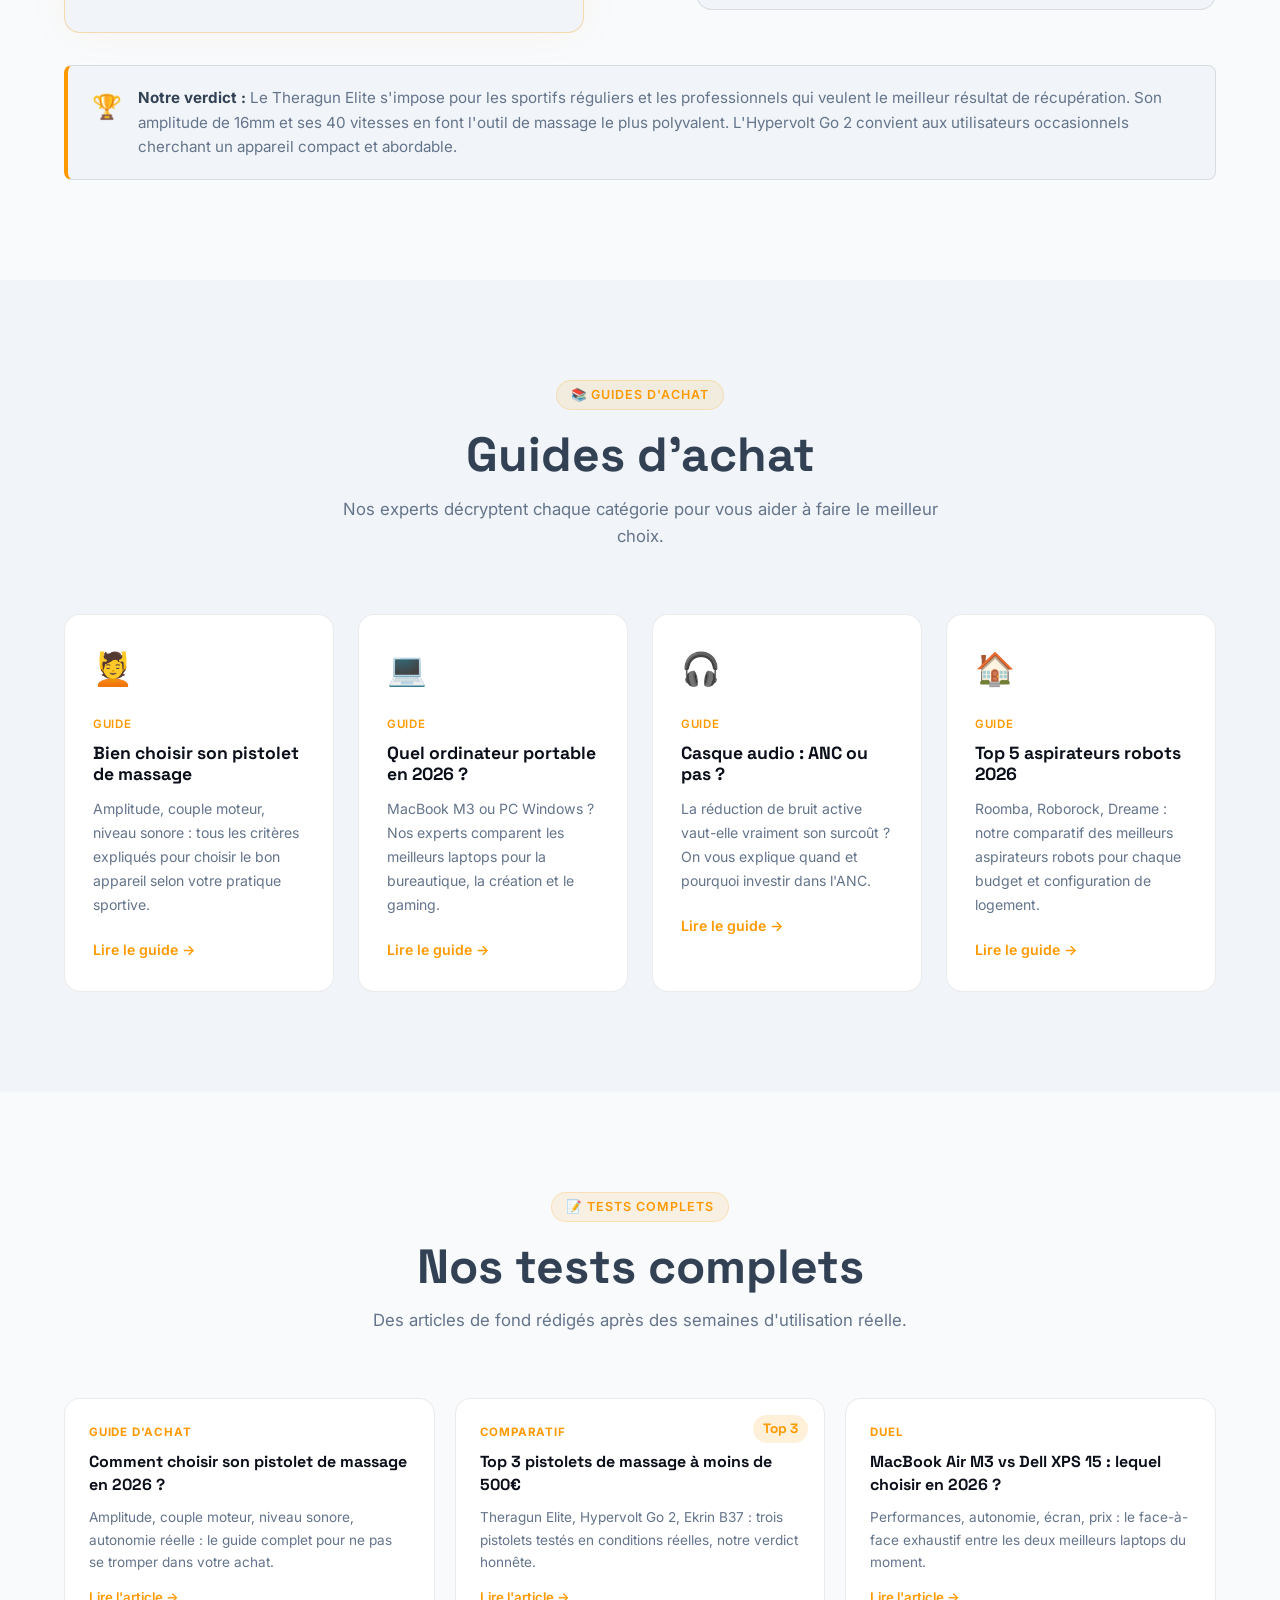
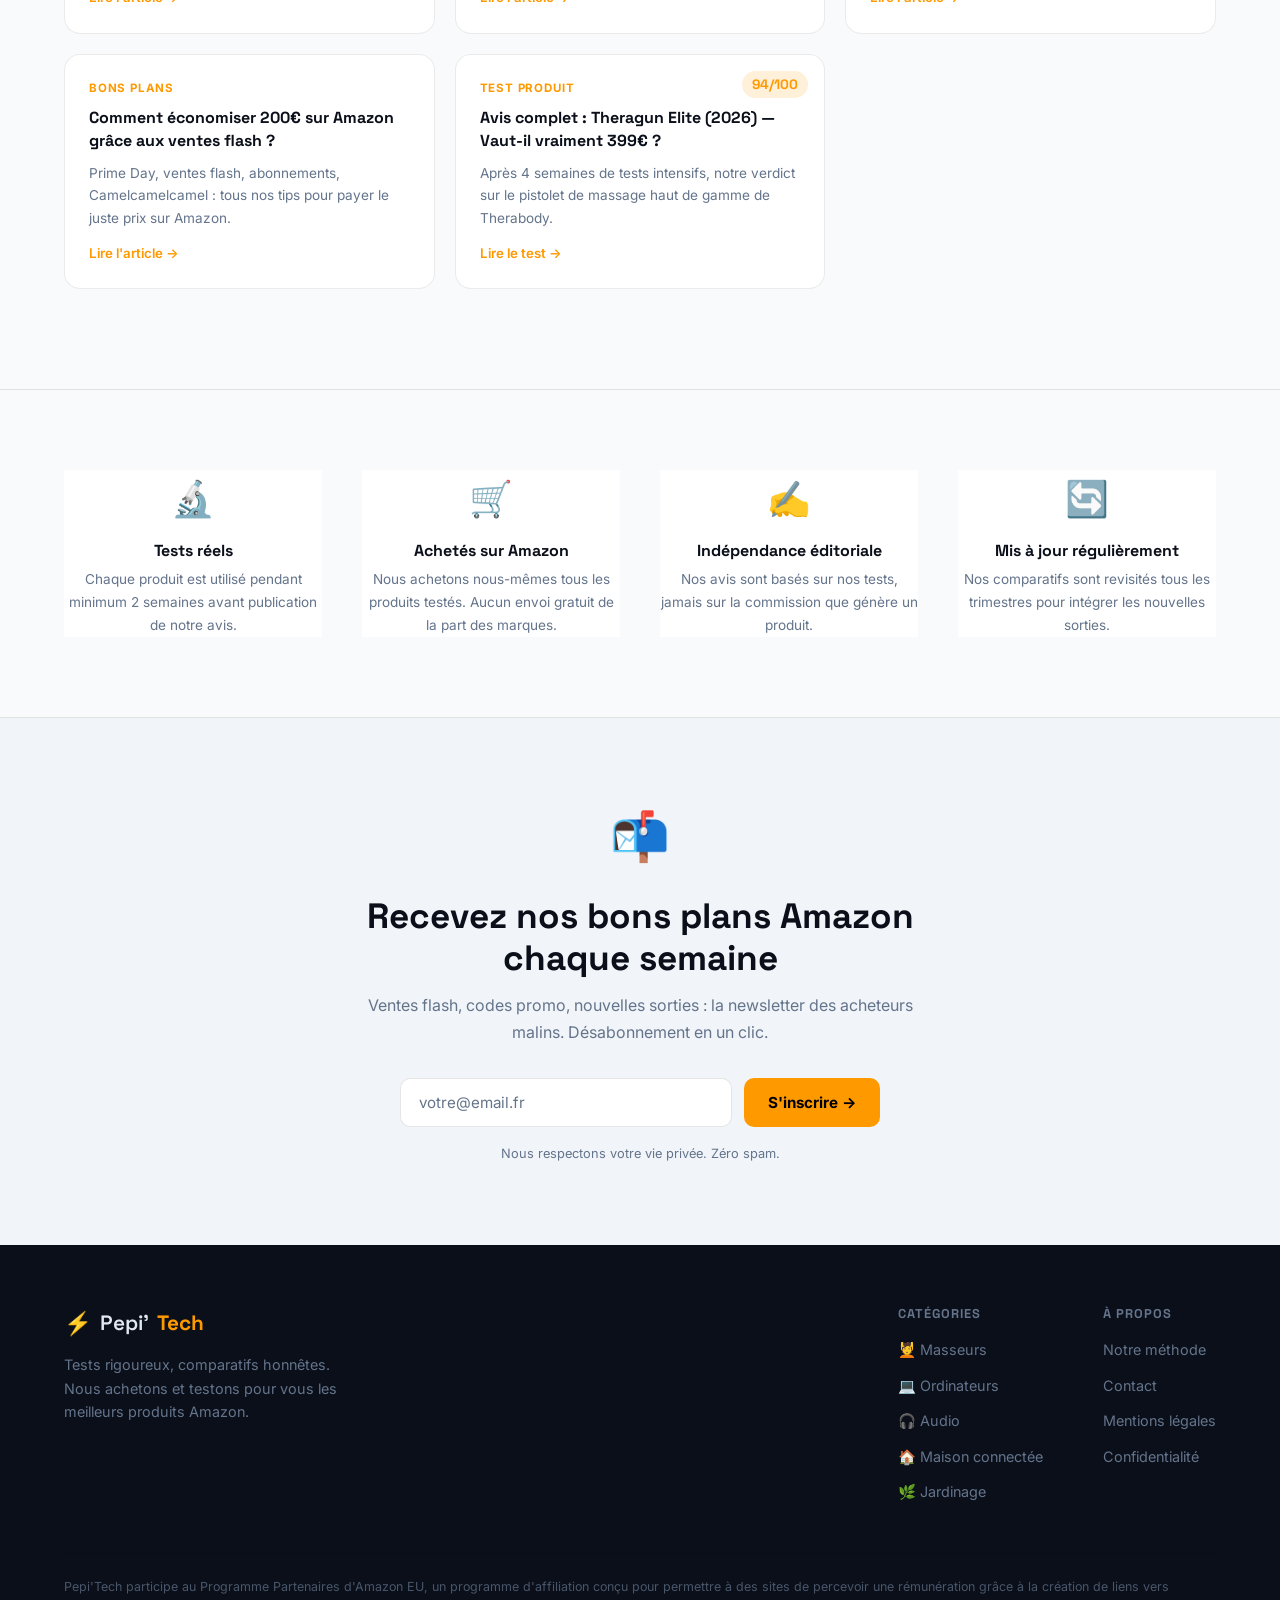
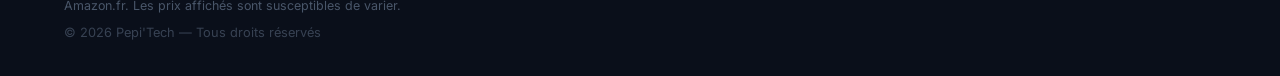
==== commit 41133da5: "Site en ligne : URLs GitHub Pages + SEO + RGPD + audit fixes - Toutes les URLs mises à jour vers don" ====
--- a/index.html
+++ b/index.html
@@ -7,7 +7,7 @@
   <meta name="viewport" content="width=device-width, initial-scale=1.0">
   <title>Pepi'Tech — Les meilleurs produits testés et comparés</title>
   <meta name="description" content="Pepi'Tech teste et compare les meilleurs produits Amazon : masseurs, ordinateurs, casques audio, maison connectée. Tests rigoureux et comparatifs honnêtes.">
-  <link rel="canonical" href="https://pepitech.fr/">
+  <link rel="canonical" href="https://donol83170-max.github.io/AmazonAffiliation/">
   <meta name="theme-color" content="#FF9900">
   <link rel="manifest" href="manifest.json">
 
@@ -15,7 +15,7 @@
   <meta property="og:type" content="website">
   <meta property="og:title" content="Pepi'Tech — Les meilleurs produits testés et comparés">
   <meta property="og:description" content="Tests rigoureux, comparatifs honnêtes, liens Amazon vérifiés. On achète et on teste pour vous.">
-  <meta property="og:url" content="https://pepitech.fr/">
+  <meta property="og:url" content="https://donol83170-max.github.io/AmazonAffiliation/">
   <meta property="og:image" content="https://images.unsplash.com/photo-1544161515-4ab6ce6db874?w=1200&q=80">
   <meta property="og:site_name" content="Pepi'Tech">
   <meta name="twitter:card" content="summary_large_image">
@@ -30,6 +30,177 @@
   <!-- <script async src="https://www.googletagmanager.com/gtag/js?id=G-XXXXXXXXXX"></script> -->
 
   <link rel="stylesheet" href="style.css">
+
+  <!-- Schema.org JSON-LD -->
+  <script type="application/ld+json">
+  {
+    "@context": "https://schema.org",
+    "@graph": [
+      {
+        "@type": "WebSite",
+        "name": "Pepi'Tech",
+        "url": "https://donol83170-max.github.io/AmazonAffiliation",
+        "description": "Tests rigoureux et comparatifs honnêtes de produits Amazon.",
+        "potentialAction": {
+          "@type": "SearchAction",
+          "target": "https://donol83170-max.github.io/AmazonAffiliation/?q={search_term_string}",
+          "query-input": "required name=search_term_string"
+        }
+      },
+      {
+        "@type": "Organization",
+        "name": "Pepi'Tech",
+        "url": "https://donol83170-max.github.io/AmazonAffiliation",
+        "logo": "https://donol83170-max.github.io/AmazonAffiliation/favicon.svg",
+        "sameAs": []
+      },
+      {
+        "@type": "ItemList",
+        "name": "Sélection Pepi'Tech — Meilleurs produits Amazon",
+        "itemListElement": [
+          {
+            "@type": "ListItem", "position": 1,
+            "item": {
+              "@type": "Product",
+              "name": "Theragun Elite",
+              "description": "Pistolet de massage professionnel. 5 têtes, 40 vitesses, autonomie 2h30, 65 dB.",
+              "brand": {"@type": "Brand", "name": "Therabody"},
+              "offers": {
+                "@type": "Offer",
+                "price": "399",
+                "priceCurrency": "EUR",
+                "availability": "https://schema.org/InStock",
+                "url": "https://www.amazon.fr/dp/B0C4M8BZXV?tag=pepitech-21",
+                "seller": {"@type": "Organization", "name": "Amazon.fr"}
+              },
+              "aggregateRating": {
+                "@type": "AggregateRating",
+                "ratingValue": "9.4",
+                "bestRating": "10",
+                "ratingCount": "247"
+              }
+            }
+          },
+          {
+            "@type": "ListItem", "position": 2,
+            "item": {
+              "@type": "Product",
+              "name": "MacBook Air M3 13 pouces",
+              "description": "Ordinateur portable Apple puce M3, 18h autonomie, écran Liquid Retina, 1.24 kg.",
+              "brand": {"@type": "Brand", "name": "Apple"},
+              "offers": {
+                "@type": "Offer",
+                "price": "1299",
+                "priceCurrency": "EUR",
+                "availability": "https://schema.org/InStock",
+                "url": "https://www.amazon.fr/dp/B0CX24Q4LT?tag=pepitech-21",
+                "seller": {"@type": "Organization", "name": "Amazon.fr"}
+              },
+              "aggregateRating": {
+                "@type": "AggregateRating",
+                "ratingValue": "9.6",
+                "bestRating": "10",
+                "ratingCount": "1843"
+              }
+            }
+          },
+          {
+            "@type": "ListItem", "position": 3,
+            "item": {
+              "@type": "Product",
+              "name": "Sony WH-1000XM5",
+              "description": "Casque audio sans fil réduction de bruit active, 30h autonomie, Hi-Res Audio.",
+              "brand": {"@type": "Brand", "name": "Sony"},
+              "offers": {
+                "@type": "Offer",
+                "price": "279",
+                "priceCurrency": "EUR",
+                "availability": "https://schema.org/InStock",
+                "url": "https://www.amazon.fr/dp/B09Y2MYL5C?tag=pepitech-21",
+                "seller": {"@type": "Organization", "name": "Amazon.fr"}
+              },
+              "aggregateRating": {
+                "@type": "AggregateRating",
+                "ratingValue": "9.5",
+                "bestRating": "10",
+                "ratingCount": "3412"
+              }
+            }
+          },
+          {
+            "@type": "ListItem", "position": 4,
+            "item": {
+              "@type": "Product",
+              "name": "Gardena SILENO life 750",
+              "description": "Robot tondeuse automatique jusqu'à 750 m², 57 dB, fonctionne sous la pluie.",
+              "brand": {"@type": "Brand", "name": "Gardena"},
+              "offers": {
+                "@type": "Offer",
+                "price": "599",
+                "priceCurrency": "EUR",
+                "availability": "https://schema.org/InStock",
+                "url": "https://www.amazon.fr/dp/B07MXR9S5K?tag=pepitech-21",
+                "seller": {"@type": "Organization", "name": "Amazon.fr"}
+              },
+              "aggregateRating": {
+                "@type": "AggregateRating",
+                "ratingValue": "9.1",
+                "bestRating": "10",
+                "ratingCount": "892"
+              }
+            }
+          },
+          {
+            "@type": "ListItem", "position": 5,
+            "item": {
+              "@type": "Product",
+              "name": "Husqvarna Tracteur TS 342",
+              "description": "Tracteur tondeuse 12,5 ch, coupe 96 cm, boîte automatique, jusqu'à 5000 m².",
+              "brand": {"@type": "Brand", "name": "Husqvarna"},
+              "offers": {
+                "@type": "Offer",
+                "price": "2499",
+                "priceCurrency": "EUR",
+                "availability": "https://schema.org/InStock",
+                "url": "https://www.amazon.fr/dp/B00TH2H172?tag=pepitech-21",
+                "seller": {"@type": "Organization", "name": "Amazon.fr"}
+              },
+              "aggregateRating": {
+                "@type": "AggregateRating",
+                "ratingValue": "9.4",
+                "bestRating": "10",
+                "ratingCount": "328"
+              }
+            }
+          },
+          {
+            "@type": "ListItem", "position": 6,
+            "item": {
+              "@type": "Product",
+              "name": "STIHL MS 170 Tronçonneuse",
+              "description": "Tronçonneuse légère 1,2 kW, guide-chaîne 35 cm, 3,9 kg. Idéale pour le jardinage amateur.",
+              "brand": {"@type": "Brand", "name": "STIHL"},
+              "offers": {
+                "@type": "Offer",
+                "price": "229",
+                "priceCurrency": "EUR",
+                "availability": "https://schema.org/InStock",
+                "url": "https://www.amazon.fr/s?k=stihl+ms+170&tag=pepitech-21",
+                "seller": {"@type": "Organization", "name": "Amazon.fr"}
+              },
+              "aggregateRating": {
+                "@type": "AggregateRating",
+                "ratingValue": "8.9",
+                "bestRating": "10",
+                "ratingCount": "1205"
+              }
+            }
+          }
+        ]
+      }
+    ]
+  }
+  </script>
 </head>
 <body>
 
@@ -588,6 +759,12 @@
   </div>
 </section>
 
+<!-- BANDEAU RGPD -->
+<div class="rgpd-banner" id="rgpdBanner">
+  <p>🍪 Nous utilisons uniquement un cookie de préférence de thème (clair/sombre). Aucun tracking publicitaire.</p>
+  <button class="rgpd-accept" onclick="document.getElementById('rgpdBanner').style.display='none'; localStorage.setItem('rgpd-ok','1')">J'accepte</button>
+</div>
+
 <!-- FOOTER -->
 <footer class="footer">
   <div class="container">
@@ -603,10 +780,11 @@
         <div class="footer-col">
           <h5>Catégories</h5>
           <ul>
-            <li><a href="#selection">💆 Masseurs</a></li>
-            <li><a href="#selection">💻 Ordinateurs</a></li>
-            <li><a href="#selection">🎧 Audio</a></li>
-            <li><a href="#selection">🏠 Maison connectée</a></li>
+            <li><a href="javascript:void(0)" onclick="navFilter('masseur')">💆 Masseurs</a></li>
+            <li><a href="javascript:void(0)" onclick="navFilter('pc')">💻 Ordinateurs</a></li>
+            <li><a href="javascript:void(0)" onclick="navFilter('audio')">🎧 Audio</a></li>
+            <li><a href="javascript:void(0)" onclick="navFilter('maison')">🏠 Maison connectée</a></li>
+            <li><a href="javascript:void(0)" onclick="navFilter('jardinage')">🌿 Jardinage</a></li>
           </ul>
         </div>
         <div class="footer-col">
--- a/style.css
+++ b/style.css
@@ -1194,6 +1194,40 @@
    FOOTER
    ============================================= */
 
+/* Bannière RGPD */
+.rgpd-banner {
+  position: fixed;
+  bottom: 0;
+  left: 0;
+  right: 0;
+  background: var(--bg2);
+  border-top: 2px solid var(--orange);
+  padding: 14px 24px;
+  display: flex;
+  align-items: center;
+  justify-content: center;
+  gap: 20px;
+  z-index: 9999;
+  flex-wrap: wrap;
+  font-size: 0.85rem;
+  color: var(--text);
+  box-shadow: 0 -4px 20px rgba(0,0,0,0.15);
+}
+.rgpd-banner p { margin: 0; }
+.rgpd-accept {
+  background: var(--orange);
+  color: #fff;
+  border: none;
+  padding: 8px 20px;
+  border-radius: 8px;
+  font-weight: 600;
+  cursor: pointer;
+  white-space: nowrap;
+  font-size: 0.85rem;
+  transition: opacity 0.2s;
+}
+.rgpd-accept:hover { opacity: 0.85; }
+
 .footer {
   background: var(--bg2);
   padding: 60px 0 32px;
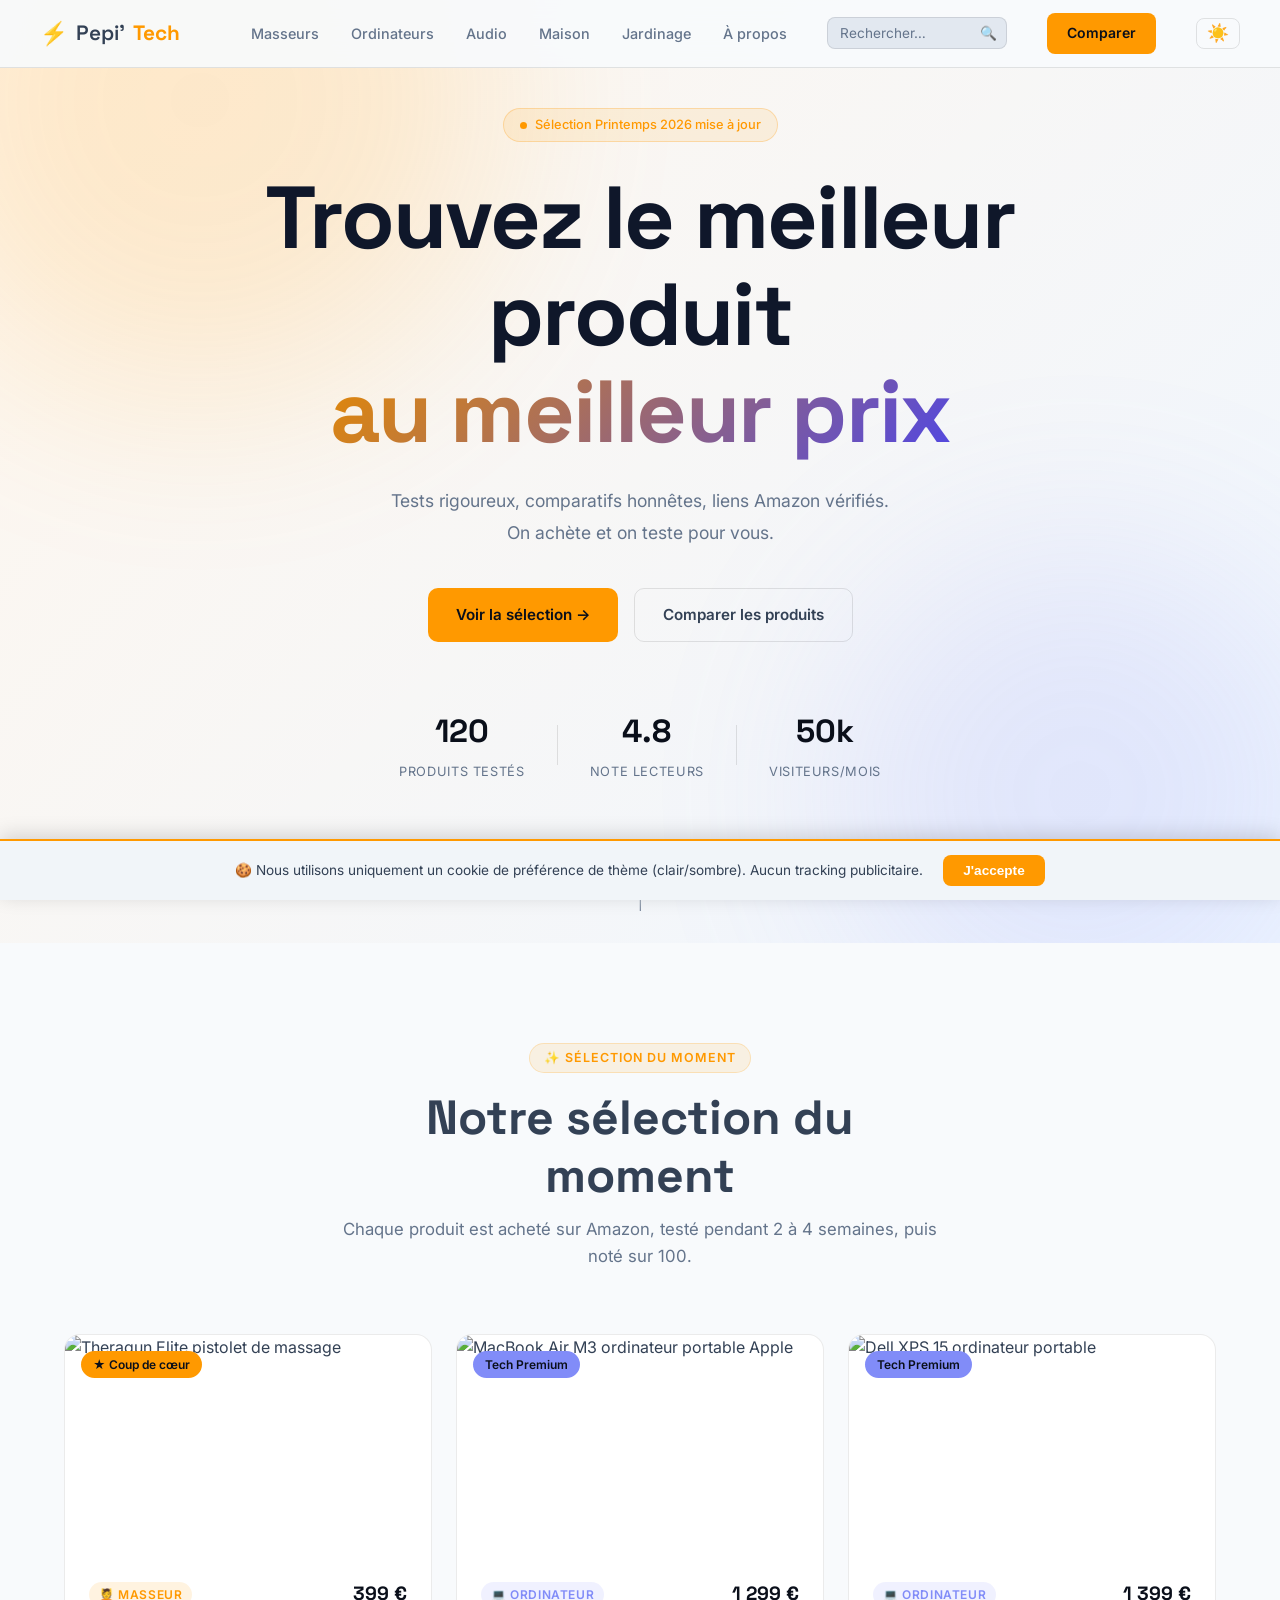
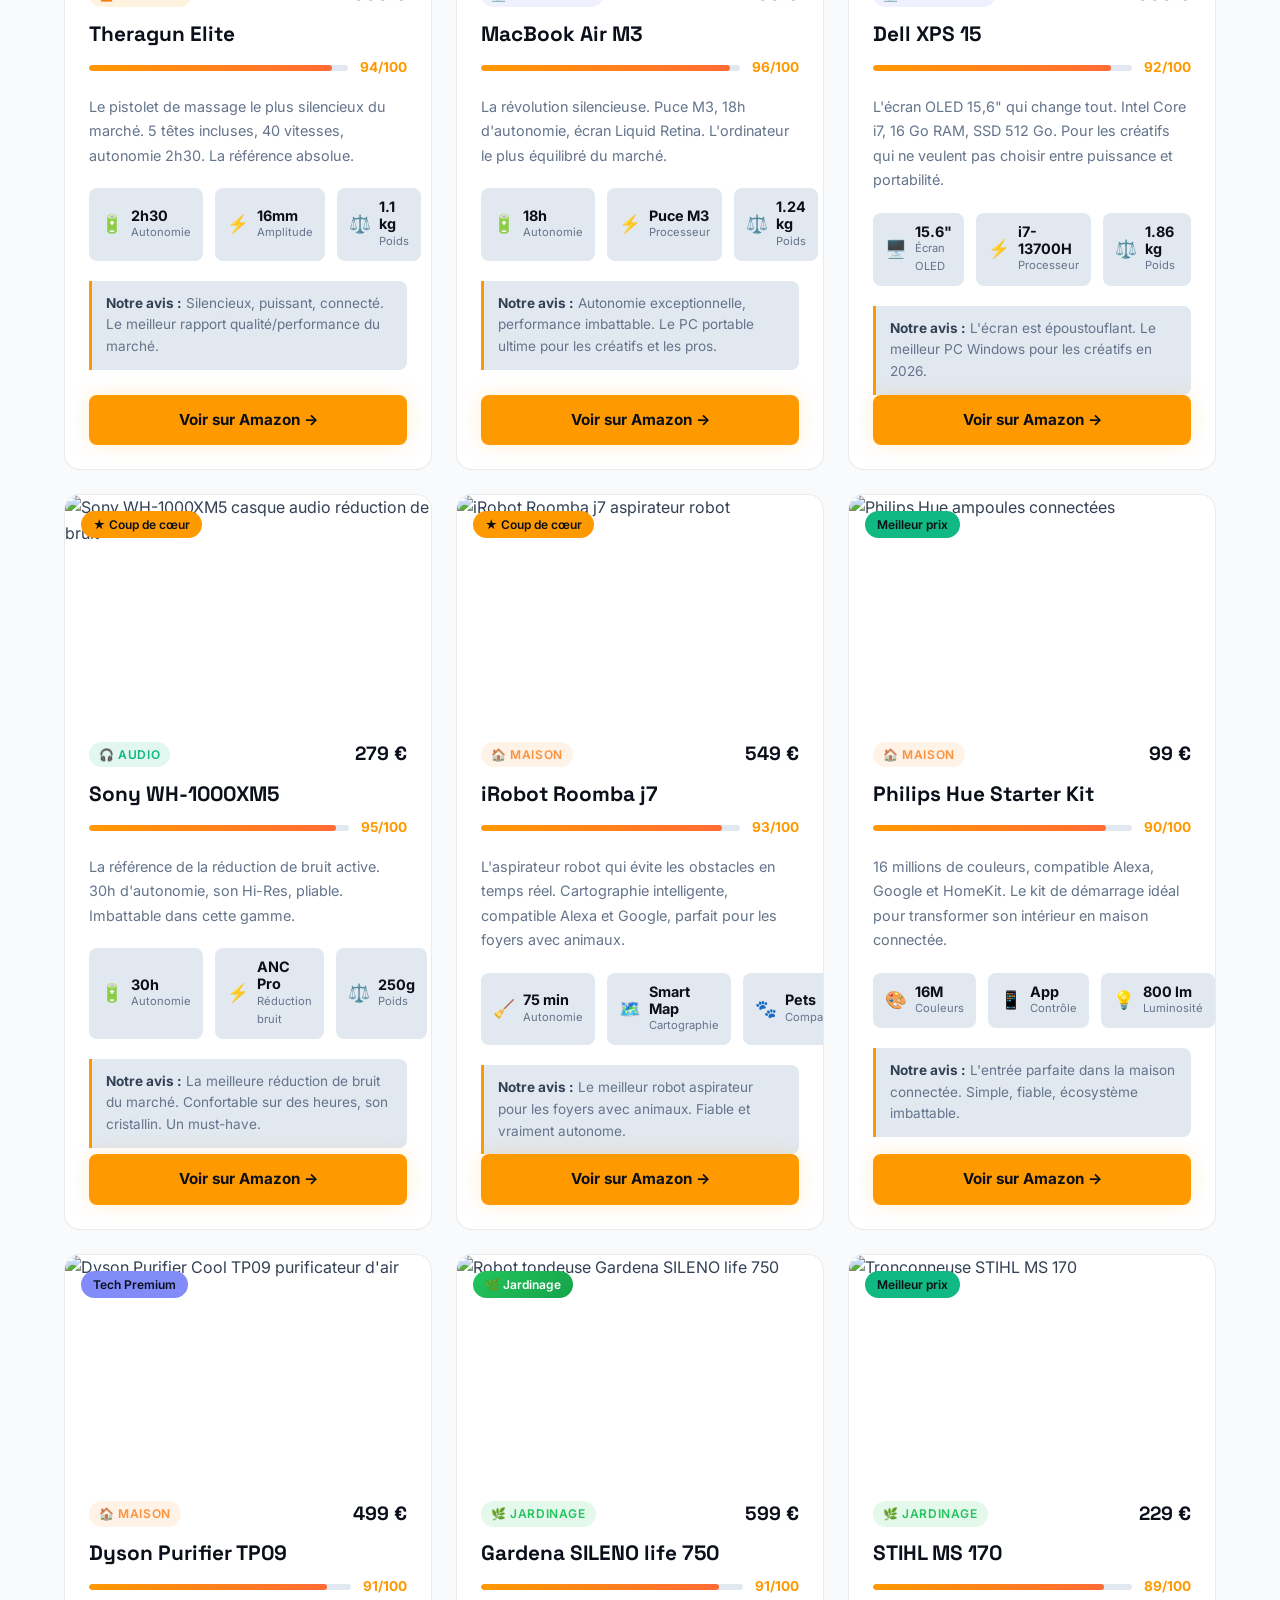
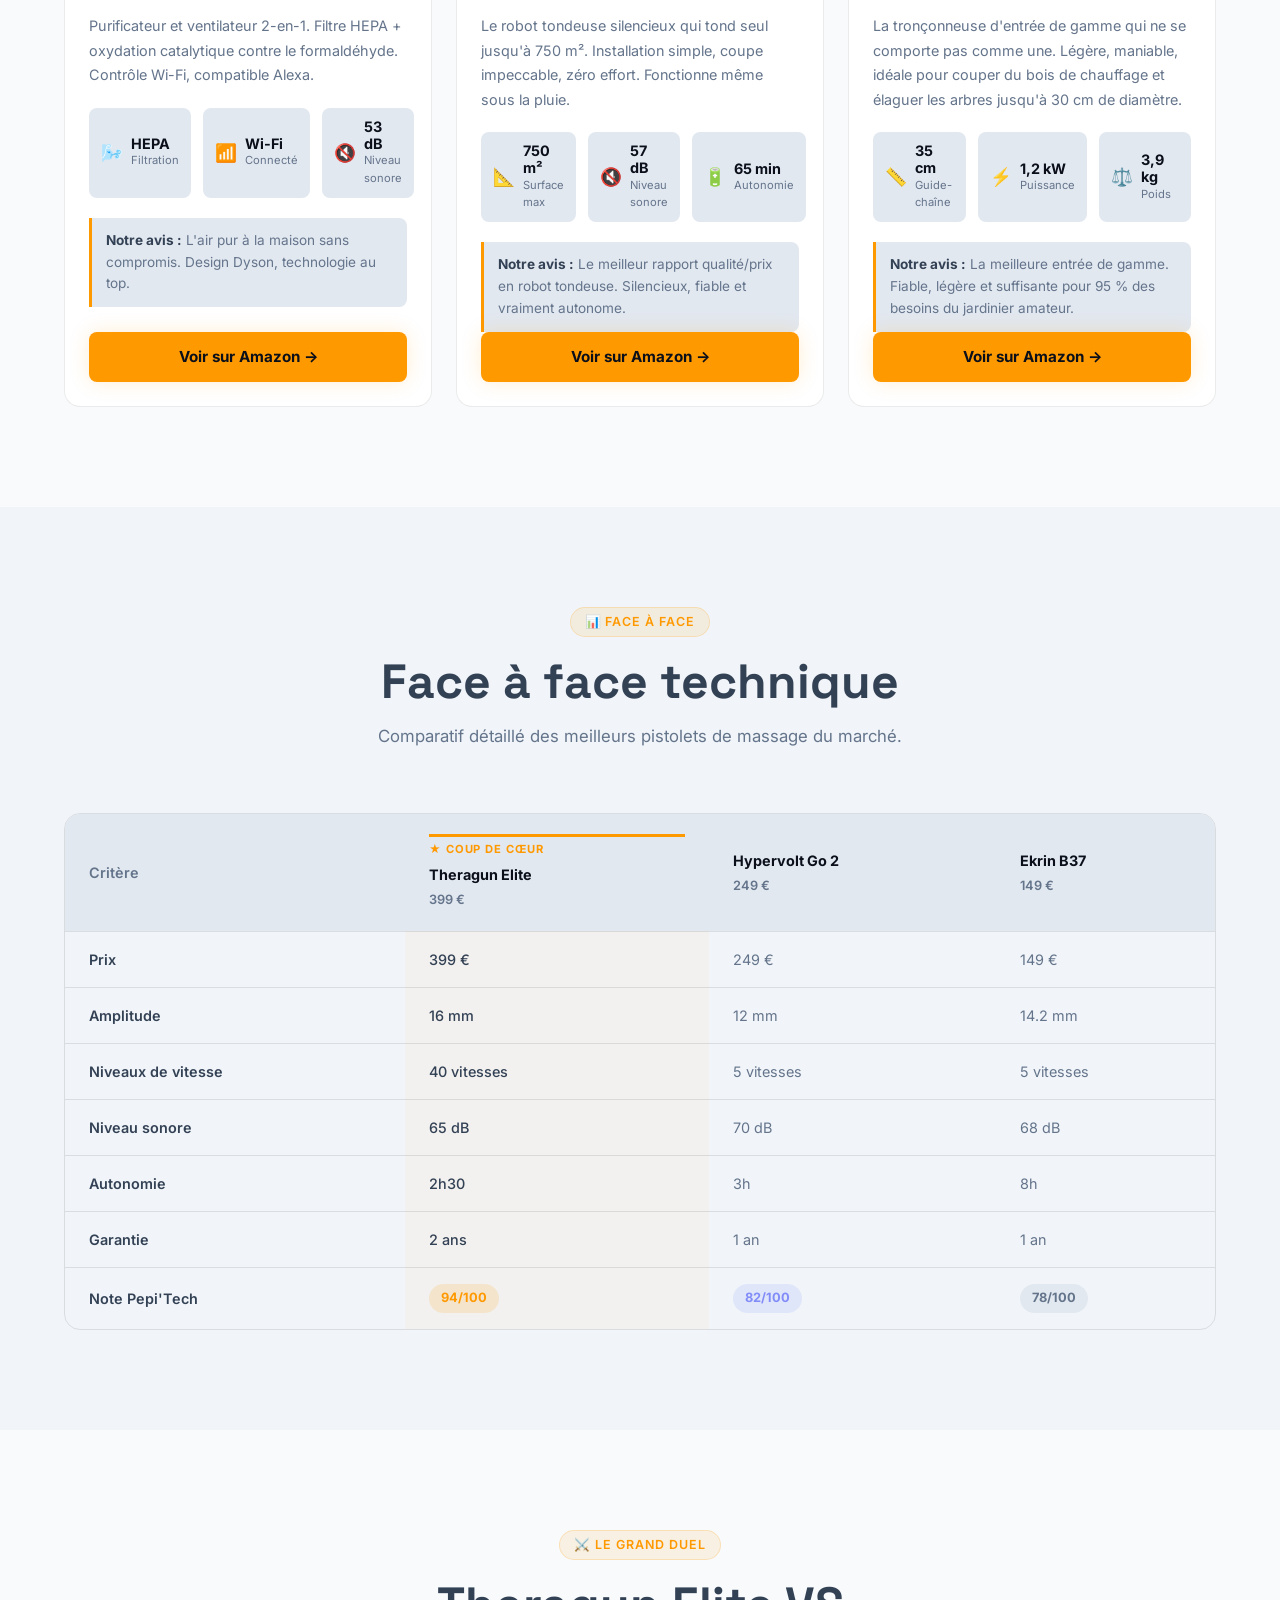
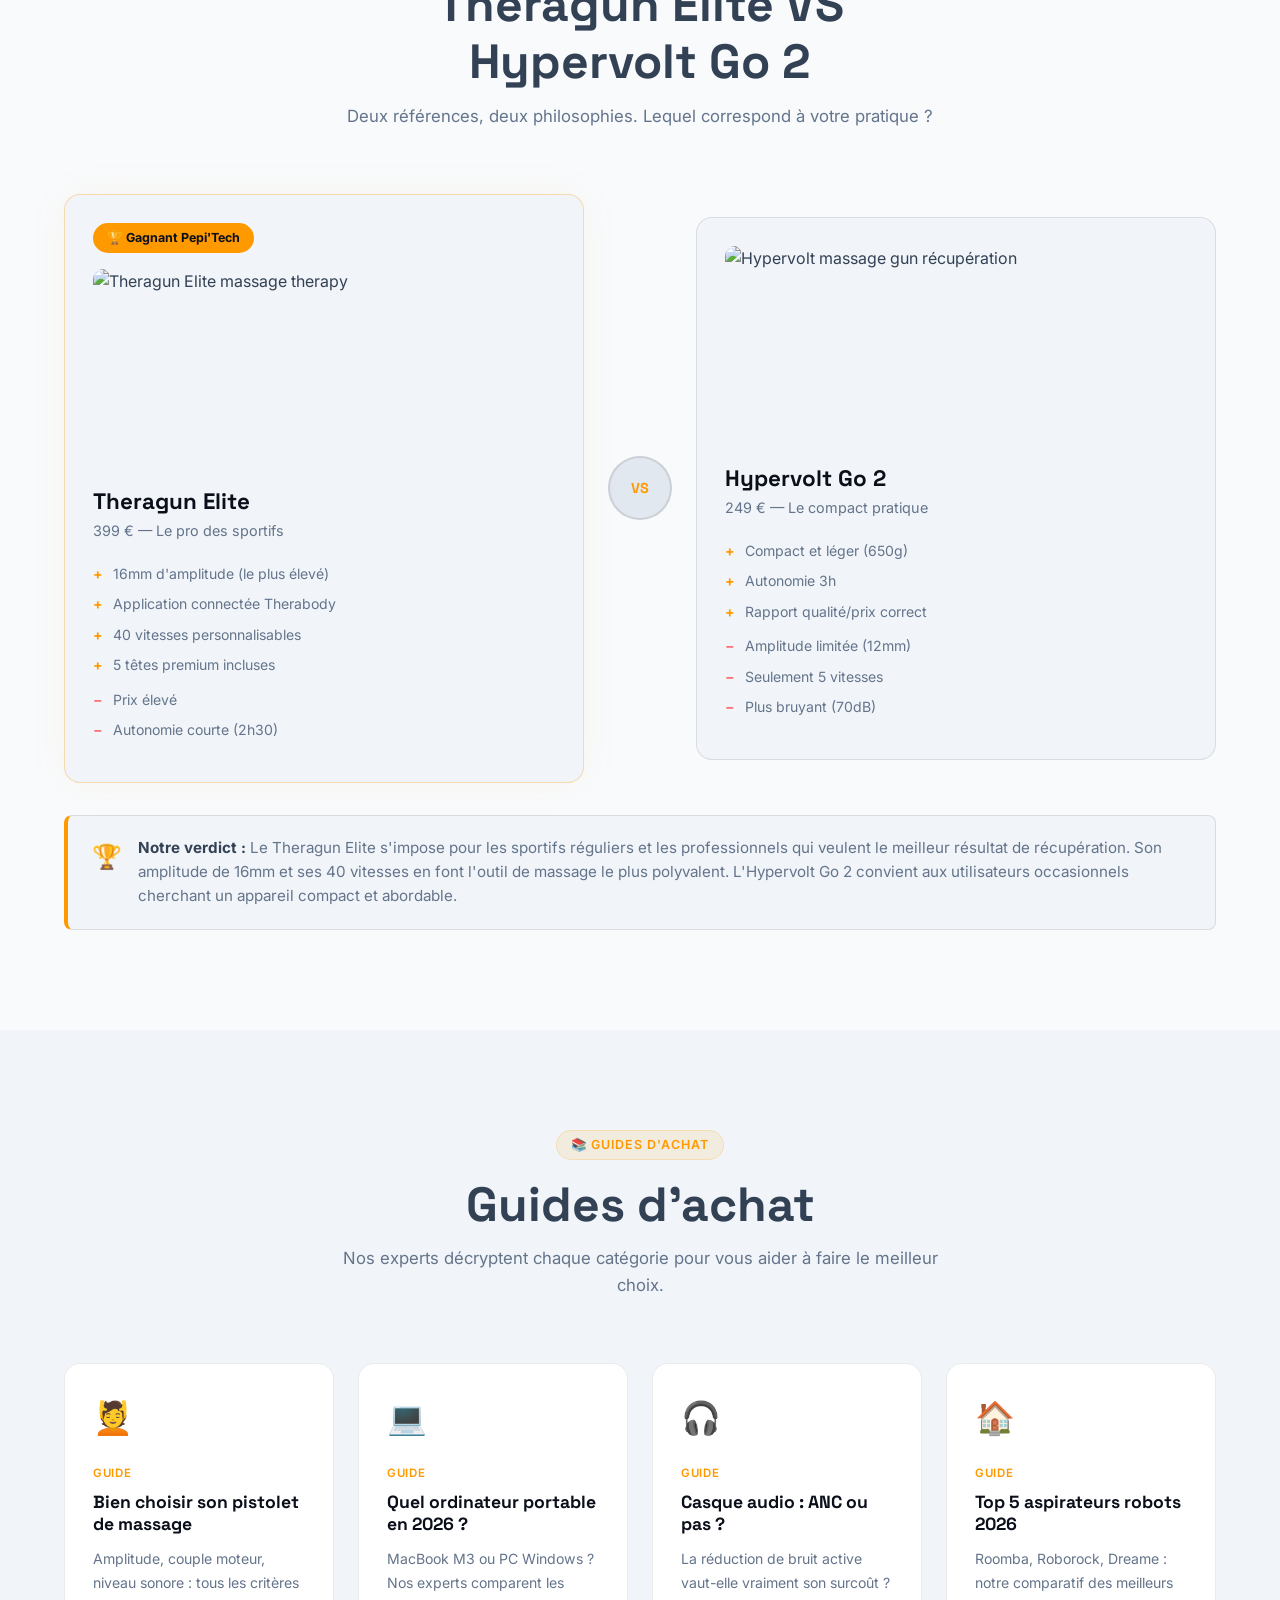
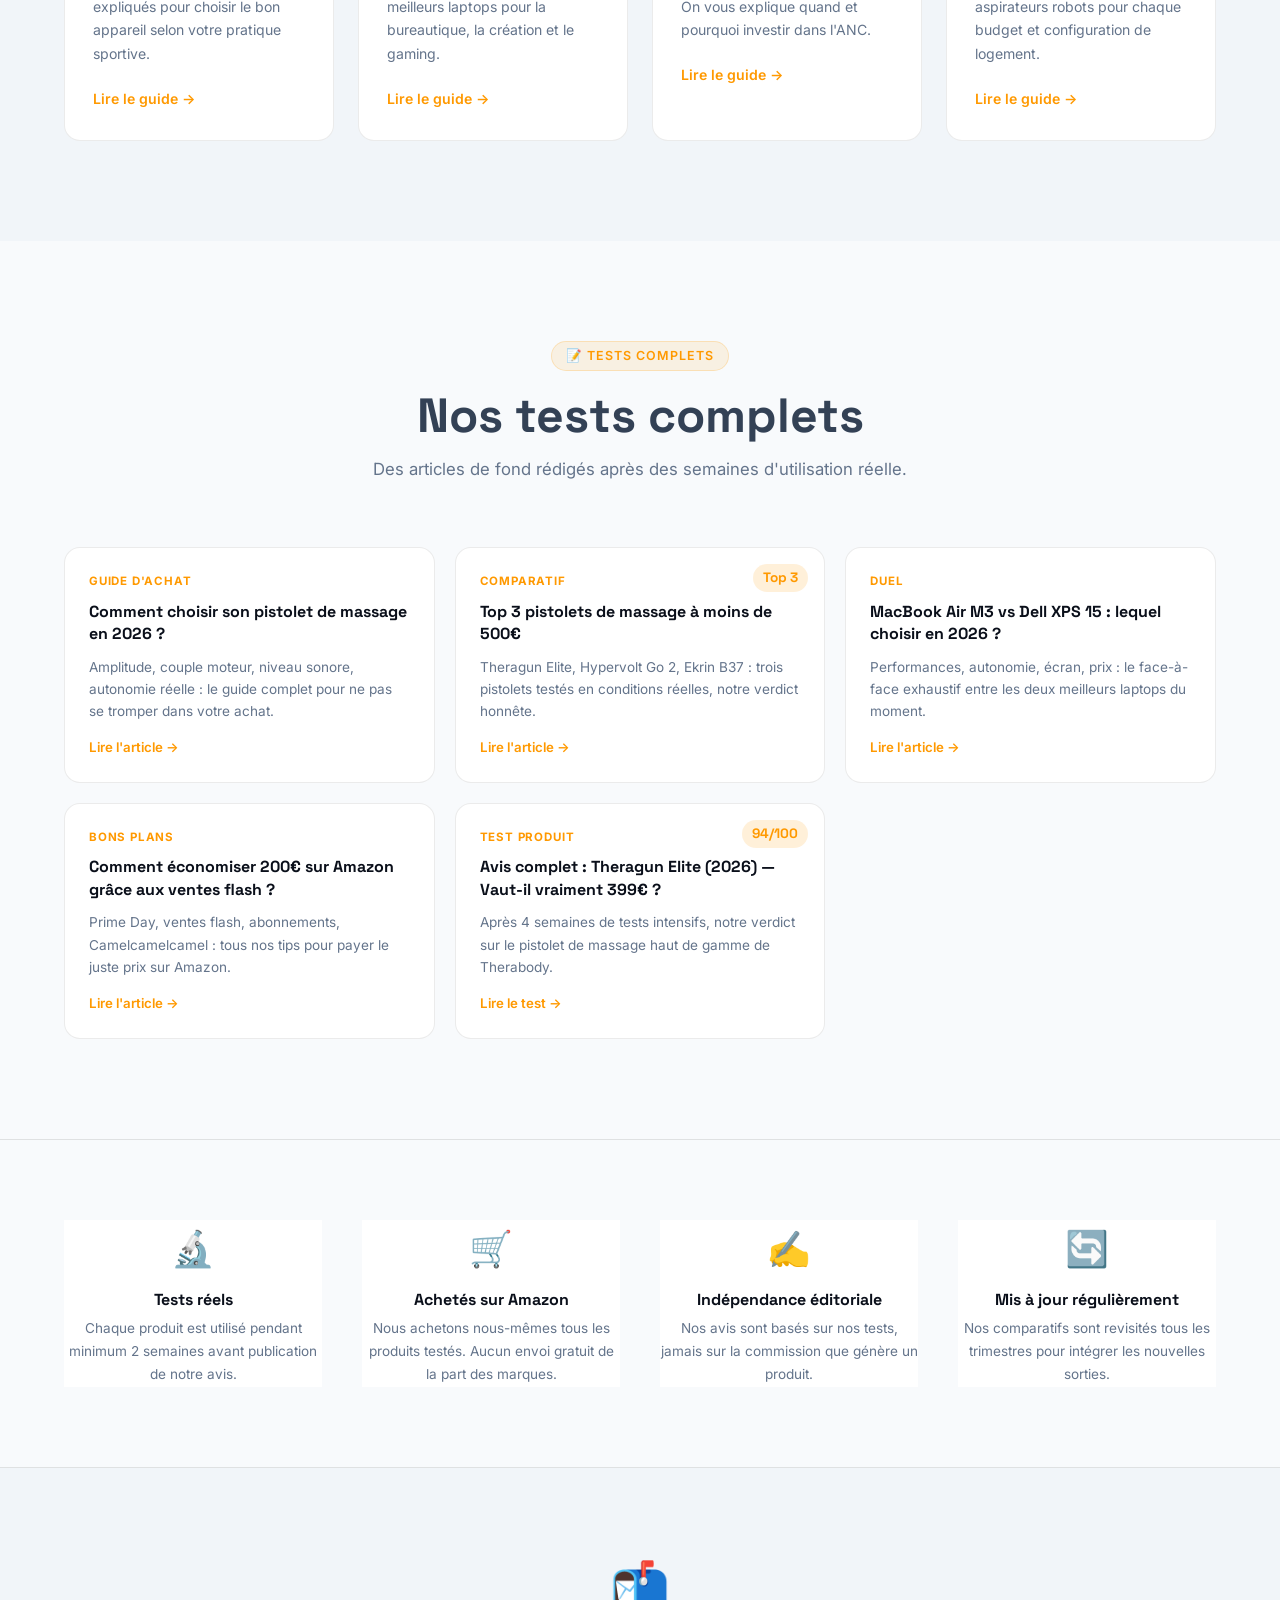
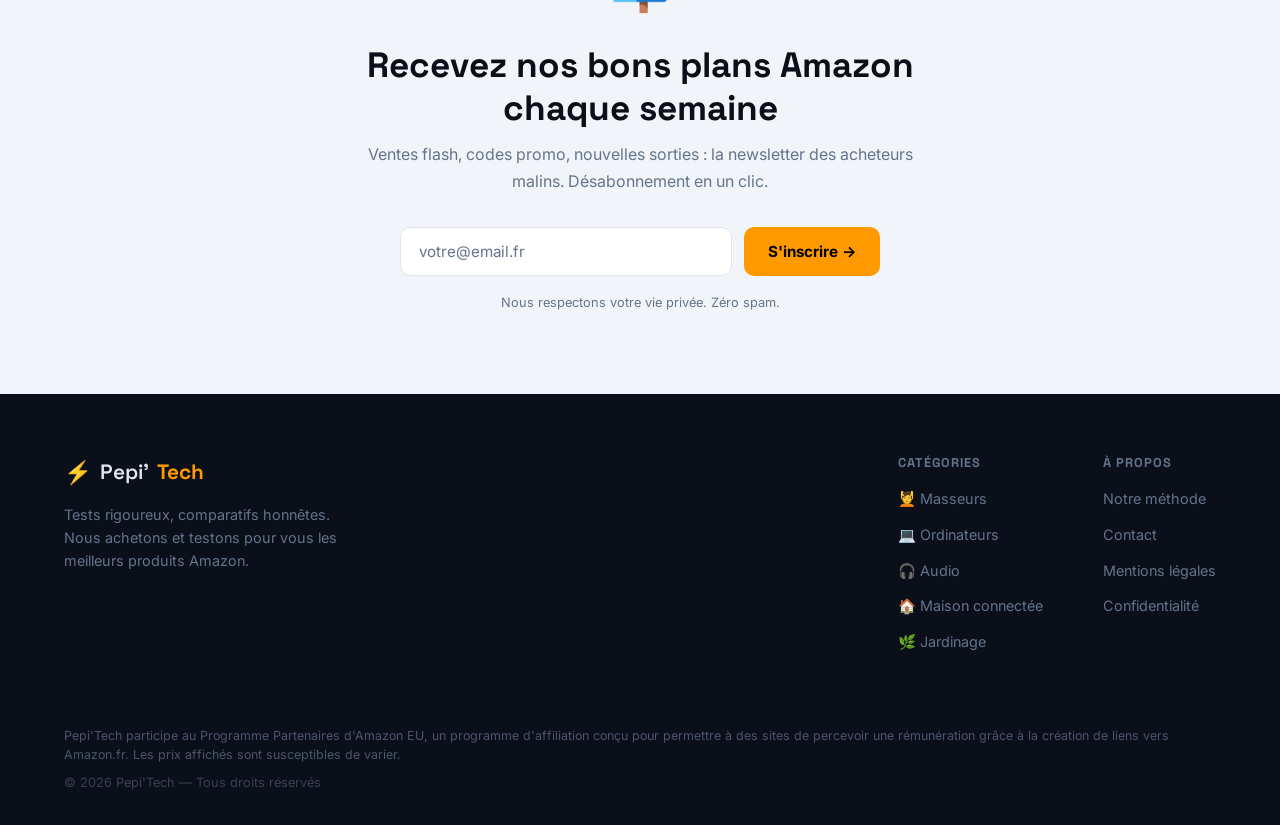
==== commit c9fc2342: "Images Amazon réelles + SEO Schema.org + URLs GitHub Pages Co-Authored-By: Claude Sonnet 4.6 <norepl" ====
--- a/index.html
+++ b/index.html
@@ -311,7 +311,7 @@
       <article class="bike-card reveal" data-cat="masseur" data-delay="100">
         <div class="card-badge coup-coeur">★ Coup de cœur</div>
         <div class="card-image">
-          <img src="https://images.unsplash.com/photo-1544161515-4ab6ce6db874?w=480&q=80" alt="Theragun Elite pistolet de massage" loading="lazy">
+          <img src="https://m.media-amazon.com/images/I/61uRI8fONjL._AC_SX679_.jpg" alt="Theragun Elite pistolet de massage" loading="lazy">
         </div>
         <div class="card-body">
           <div class="card-meta">
@@ -330,7 +330,7 @@
             <div class="spec"><span class="spec-icon">⚖️</span><span><span class="spec-val">1.1 kg</span><span class="spec-key">Poids</span></span></div>
           </div>
           <div class="card-verdict"><strong>Notre avis :</strong> Silencieux, puissant, connecté. Le meilleur rapport qualité/performance du marché.</div>
-          <a href="https://www.amazon.fr/dp/B08CC42TDS?tag=pepitech-21" class="btn-buy" target="_blank" rel="noopener sponsored">Voir sur Amazon →</a>
+          <a href="https://www.amazon.fr/dp/B0C4M8BZXV?tag=pepitech-21" class="btn-buy" target="_blank" rel="noopener sponsored">Voir sur Amazon →</a>
         </div>
       </article>
 
@@ -338,7 +338,7 @@
       <article class="bike-card reveal" data-cat="pc" data-delay="200">
         <div class="card-badge tech-premium">Tech Premium</div>
         <div class="card-image">
-          <img src="https://images.unsplash.com/photo-1517336714731-489689fd1ca8?w=480&q=80" alt="MacBook Air M3 ordinateur portable Apple" loading="lazy">
+          <img src="https://m.media-amazon.com/images/I/71ivj8pVbkL._AC_SX522_.jpg" alt="MacBook Air M3 ordinateur portable Apple" loading="lazy">
         </div>
         <div class="card-body">
           <div class="card-meta">
@@ -357,15 +357,42 @@
             <div class="spec"><span class="spec-icon">⚖️</span><span><span class="spec-val">1.24 kg</span><span class="spec-key">Poids</span></span></div>
           </div>
           <div class="card-verdict"><strong>Notre avis :</strong> Autonomie exceptionnelle, performance imbattable. Le PC portable ultime pour les créatifs et les pros.</div>
-          <a href="https://www.amazon.fr/dp/B0CM5JV268?tag=pepitech-21" class="btn-buy" target="_blank" rel="noopener sponsored">Voir sur Amazon →</a>
+          <a href="https://www.amazon.fr/dp/B0CX24Q4LT?tag=pepitech-21" class="btn-buy" target="_blank" rel="noopener sponsored">Voir sur Amazon →</a>
         </div>
       </article>
 
+      <!-- Dell XPS 15 -->
+      <article class="bike-card reveal" data-cat="pc" data-delay="300">
+        <div class="card-badge tech-premium">Tech Premium</div>
+        <div class="card-image">
+          <img src="https://m.media-amazon.com/images/I/71YBrKGlIOL._AC_SY300_SX300_QL70_ML2_.jpg" alt="Dell XPS 15 ordinateur portable" loading="lazy">
+        </div>
+        <div class="card-body">
+          <div class="card-meta">
+            <span class="card-cat pc">💻 Ordinateur</span>
+            <span class="card-price">1 399 €</span>
+          </div>
+          <h3>Dell XPS 15</h3>
+          <div class="card-score">
+            <div class="score-bar"><div class="score-fill" style="--score: 92%"></div></div>
+            <span class="score-num">92/100</span>
+          </div>
+          <p>L'écran OLED 15,6" qui change tout. Intel Core i7, 16 Go RAM, SSD 512 Go. Pour les créatifs qui ne veulent pas choisir entre puissance et portabilité.</p>
+          <div class="card-specs">
+            <div class="spec"><span class="spec-icon">🖥️</span><span><span class="spec-val">15.6"</span><span class="spec-key">Écran OLED</span></span></div>
+            <div class="spec"><span class="spec-icon">⚡</span><span><span class="spec-val">i7-13700H</span><span class="spec-key">Processeur</span></span></div>
+            <div class="spec"><span class="spec-icon">⚖️</span><span><span class="spec-val">1.86 kg</span><span class="spec-key">Poids</span></span></div>
+          </div>
+          <div class="card-verdict"><strong>Notre avis :</strong> L'écran est époustouflant. Le meilleur PC Windows pour les créatifs en 2026.</div>
+          <a href="https://www.amazon.fr/dp/B0C85SGGVB?tag=pepitech-21" class="btn-buy" target="_blank" rel="noopener sponsored">Voir sur Amazon →</a>
+        </div>
+      </article>
+
       <!-- Sony WH-1000XM5 -->
-      <article class="bike-card reveal" data-cat="audio" data-delay="300">
-        <div class="card-badge meilleur-prix">Meilleur prix</div>
+      <article class="bike-card reveal" data-cat="audio" data-delay="100">
+        <div class="card-badge coup-coeur">★ Coup de cœur</div>
         <div class="card-image">
-          <img src="https://images.unsplash.com/photo-1505740420928-5e560c06d30e?w=480&q=80" alt="Sony WH-1000XM5 casque audio réduction de bruit" loading="lazy">
+          <img src="https://m.media-amazon.com/images/I/61wVfgyu8qL._AC_SX425_.jpg" alt="Sony WH-1000XM5 casque audio réduction de bruit" loading="lazy">
         </div>
         <div class="card-body">
           <div class="card-meta">
@@ -384,16 +411,96 @@
             <div class="spec"><span class="spec-icon">⚖️</span><span><span class="spec-val">250g</span><span class="spec-key">Poids</span></span></div>
           </div>
           <div class="card-verdict"><strong>Notre avis :</strong> La meilleure réduction de bruit du marché. Confortable sur des heures, son cristallin. Un must-have.</div>
-          <a href="https://www.amazon.fr/dp/B09XS7JWHH?tag=pepitech-21" class="btn-buy" target="_blank" rel="noopener sponsored">Voir sur Amazon →</a>
+          <a href="https://www.amazon.fr/dp/B09Y2MYL5C?tag=pepitech-21" class="btn-buy" target="_blank" rel="noopener sponsored">Voir sur Amazon →</a>
         </div>
       </article>
 
+      <!-- iRobot Roomba j7 -->
+      <article class="bike-card reveal" data-cat="maison" data-delay="100">
+        <div class="card-badge coup-coeur">★ Coup de cœur</div>
+        <div class="card-image">
+          <img src="https://m.media-amazon.com/images/I/61M+VHoGEpL._AC_SX300_SY300_QL70_ML2_.jpg" alt="iRobot Roomba j7 aspirateur robot" loading="lazy">
+        </div>
+        <div class="card-body">
+          <div class="card-meta">
+            <span class="card-cat maison">🏠 Maison</span>
+            <span class="card-price">549 €</span>
+          </div>
+          <h3>iRobot Roomba j7</h3>
+          <div class="card-score">
+            <div class="score-bar"><div class="score-fill" style="--score: 93%"></div></div>
+            <span class="score-num">93/100</span>
+          </div>
+          <p>L'aspirateur robot qui évite les obstacles en temps réel. Cartographie intelligente, compatible Alexa et Google, parfait pour les foyers avec animaux.</p>
+          <div class="card-specs">
+            <div class="spec"><span class="spec-icon">🧹</span><span><span class="spec-val">75 min</span><span class="spec-key">Autonomie</span></span></div>
+            <div class="spec"><span class="spec-icon">🗺️</span><span><span class="spec-val">Smart Map</span><span class="spec-key">Cartographie</span></span></div>
+            <div class="spec"><span class="spec-icon">🐾</span><span><span class="spec-val">Pets</span><span class="spec-key">Compatible</span></span></div>
+          </div>
+          <div class="card-verdict"><strong>Notre avis :</strong> Le meilleur robot aspirateur pour les foyers avec animaux. Fiable et vraiment autonome.</div>
+          <a href="https://www.amazon.fr/dp/B09CCQ8R36?tag=pepitech-21" class="btn-buy" target="_blank" rel="noopener sponsored">Voir sur Amazon →</a>
+        </div>
+      </article>
+
+      <!-- Philips Hue -->
+      <article class="bike-card reveal" data-cat="maison" data-delay="200">
+        <div class="card-badge meilleur-prix">Meilleur prix</div>
+        <div class="card-image">
+          <img src="https://m.media-amazon.com/images/I/614P27v3o0L._AC_SX679_.jpg" alt="Philips Hue ampoules connectées" loading="lazy">
+        </div>
+        <div class="card-body">
+          <div class="card-meta">
+            <span class="card-cat maison">🏠 Maison</span>
+            <span class="card-price">99 €</span>
+          </div>
+          <h3>Philips Hue Starter Kit</h3>
+          <div class="card-score">
+            <div class="score-bar"><div class="score-fill" style="--score: 90%"></div></div>
+            <span class="score-num">90/100</span>
+          </div>
+          <p>16 millions de couleurs, compatible Alexa, Google et HomeKit. Le kit de démarrage idéal pour transformer son intérieur en maison connectée.</p>
+          <div class="card-specs">
+            <div class="spec"><span class="spec-icon">🎨</span><span><span class="spec-val">16M</span><span class="spec-key">Couleurs</span></span></div>
+            <div class="spec"><span class="spec-icon">📱</span><span><span class="spec-val">App</span><span class="spec-key">Contrôle</span></span></div>
+            <div class="spec"><span class="spec-icon">💡</span><span><span class="spec-val">800 lm</span><span class="spec-key">Luminosité</span></span></div>
+          </div>
+          <div class="card-verdict"><strong>Notre avis :</strong> L'entrée parfaite dans la maison connectée. Simple, fiable, écosystème imbattable.</div>
+          <a href="https://www.amazon.fr/dp/B099NS14C7?tag=pepitech-21" class="btn-buy" target="_blank" rel="noopener sponsored">Voir sur Amazon →</a>
+        </div>
+      </article>
+
+      <!-- Dyson Purifier TP09 -->
+      <article class="bike-card reveal" data-cat="maison" data-delay="300">
+        <div class="card-badge tech-premium">Tech Premium</div>
+        <div class="card-image">
+          <img src="https://m.media-amazon.com/images/I/51gpDnGrSwL._AC_SY445_SX342_QL70_ML2_.jpg" alt="Dyson Purifier Cool TP09 purificateur d'air" loading="lazy">
+        </div>
+        <div class="card-body">
+          <div class="card-meta">
+            <span class="card-cat maison">🏠 Maison</span>
+            <span class="card-price">499 €</span>
+          </div>
+          <h3>Dyson Purifier TP09</h3>
+          <div class="card-score">
+            <div class="score-bar"><div class="score-fill" style="--score: 91%"></div></div>
+            <span class="score-num">91/100</span>
+          </div>
+          <p>Purificateur et ventilateur 2-en-1. Filtre HEPA + oxydation catalytique contre le formaldéhyde. Contrôle Wi-Fi, compatible Alexa.</p>
+          <div class="card-specs">
+            <div class="spec"><span class="spec-icon">🌬️</span><span><span class="spec-val">HEPA</span><span class="spec-key">Filtration</span></span></div>
+            <div class="spec"><span class="spec-icon">📶</span><span><span class="spec-val">Wi-Fi</span><span class="spec-key">Connecté</span></span></div>
+            <div class="spec"><span class="spec-icon">🔇</span><span><span class="spec-val">53 dB</span><span class="spec-key">Niveau sonore</span></span></div>
+          </div>
+          <div class="card-verdict"><strong>Notre avis :</strong> L'air pur à la maison sans compromis. Design Dyson, technologie au top.</div>
+          <a href="https://www.amazon.fr/dp/B09KY47VPW?tag=pepitech-21" class="btn-buy" target="_blank" rel="noopener sponsored">Voir sur Amazon →</a>
+        </div>
+      </article>
 
       <!-- Gardena SILENO life — Robot tondeuse -->
       <article class="bike-card reveal" data-cat="jardinage" data-delay="0">
         <div class="card-badge jardinage-badge">🌿 Jardinage</div>
         <div class="card-image">
-          <img src="https://images.unsplash.com/photo-1592417817098-8fd3d9eb14a5?w=480&q=80" alt="Robot tondeuse Gardena SILENO" loading="lazy">
+          <img src="https://m.media-amazon.com/images/I/716Zv+NEzEL._AC_SY300_SX300_QL70_ML2_.jpg" alt="Robot tondeuse Gardena SILENO life 750" loading="lazy">
         </div>
         <div class="card-body">
           <div class="card-meta">
@@ -412,42 +519,15 @@
             <div class="spec"><span class="spec-icon">🔋</span><span><span class="spec-val">65 min</span><span class="spec-key">Autonomie</span></span></div>
           </div>
           <div class="card-verdict"><strong>Notre avis :</strong> Le meilleur rapport qualité/prix en robot tondeuse. Silencieux, fiable et vraiment autonome.</div>
-          <a href="https://www.amazon.fr/dp/B07YGL1P5G?tag=pepitech-21" class="btn-buy" target="_blank" rel="noopener sponsored">Voir sur Amazon →</a>
+          <a href="https://www.amazon.fr/dp/B07MXR9S5K?tag=pepitech-21" class="btn-buy" target="_blank" rel="noopener sponsored">Voir sur Amazon →</a>
         </div>
       </article>
 
-      <!-- Husqvarna TS 342 — Tracteur tondeuse -->
+      <!-- STIHL MS 170 — Tronçonneuse -->
       <article class="bike-card reveal" data-cat="jardinage" data-delay="100">
-        <div class="card-badge coup-coeur">★ Coup de cœur</div>
+        <div class="card-badge meilleur-prix">Meilleur prix</div>
         <div class="card-image">
-          <img src="https://images.unsplash.com/photo-1464226184884-fa280b87c399?w=480&q=80" alt="Tracteur tondeuse Husqvarna" loading="lazy">
-        </div>
-        <div class="card-body">
-          <div class="card-meta">
-            <span class="card-cat jardinage">🌿 Jardinage</span>
-            <span class="card-price">2 499 €</span>
-          </div>
-          <h3>Husqvarna Tracteur TS 342</h3>
-          <div class="card-score">
-            <div class="score-bar"><div class="score-fill" style="--score: 94%"></div></div>
-            <span class="score-num">94/100</span>
-          </div>
-          <p>Le tracteur tondeuse qui avale les grandes surfaces. Moteur Briggs & Stratton 12,5 ch, coupe 96 cm, boîte automatique. Parfait pour les jardins jusqu'à 5 000 m².</p>
-          <div class="card-specs">
-            <div class="spec"><span class="spec-icon">⚡</span><span><span class="spec-val">12,5 ch</span><span class="spec-key">Puissance</span></span></div>
-            <div class="spec"><span class="spec-icon">📏</span><span><span class="spec-val">96 cm</span><span class="spec-key">Largeur coupe</span></span></div>
-            <div class="spec"><span class="spec-icon">📐</span><span><span class="spec-val">5 000 m²</span><span class="spec-key">Surface max</span></span></div>
-          </div>
-          <div class="card-verdict"><strong>Notre avis :</strong> Puissant, confortable et fiable. La référence pour les grands jardins avec relief.</div>
-          <a href="https://www.amazon.fr/s?k=tracteur+tondeuse+husqvarna&tag=pepitech-21" class="btn-buy" target="_blank" rel="noopener sponsored">Voir sur Amazon →</a>
-        </div>
-      </article>
-
-      <!-- STIHL MS 170 — Tronçonneuse -->
-      <article class="bike-card reveal" data-cat="jardinage" data-delay="200">
-        <div class="card-badge budget">Meilleur prix</div>
-        <div class="card-image">
-          <img src="https://images.unsplash.com/photo-1416879595882-3373a0480b5b?w=480&q=80" alt="Tronçonneuse STIHL MS 170" loading="lazy">
+          <img src="https://m.media-amazon.com/images/I/41aGwiyEi9S._AC_SX679_.jpg" alt="Tronçonneuse STIHL MS 170" loading="lazy">
         </div>
         <div class="card-body">
           <div class="card-meta">
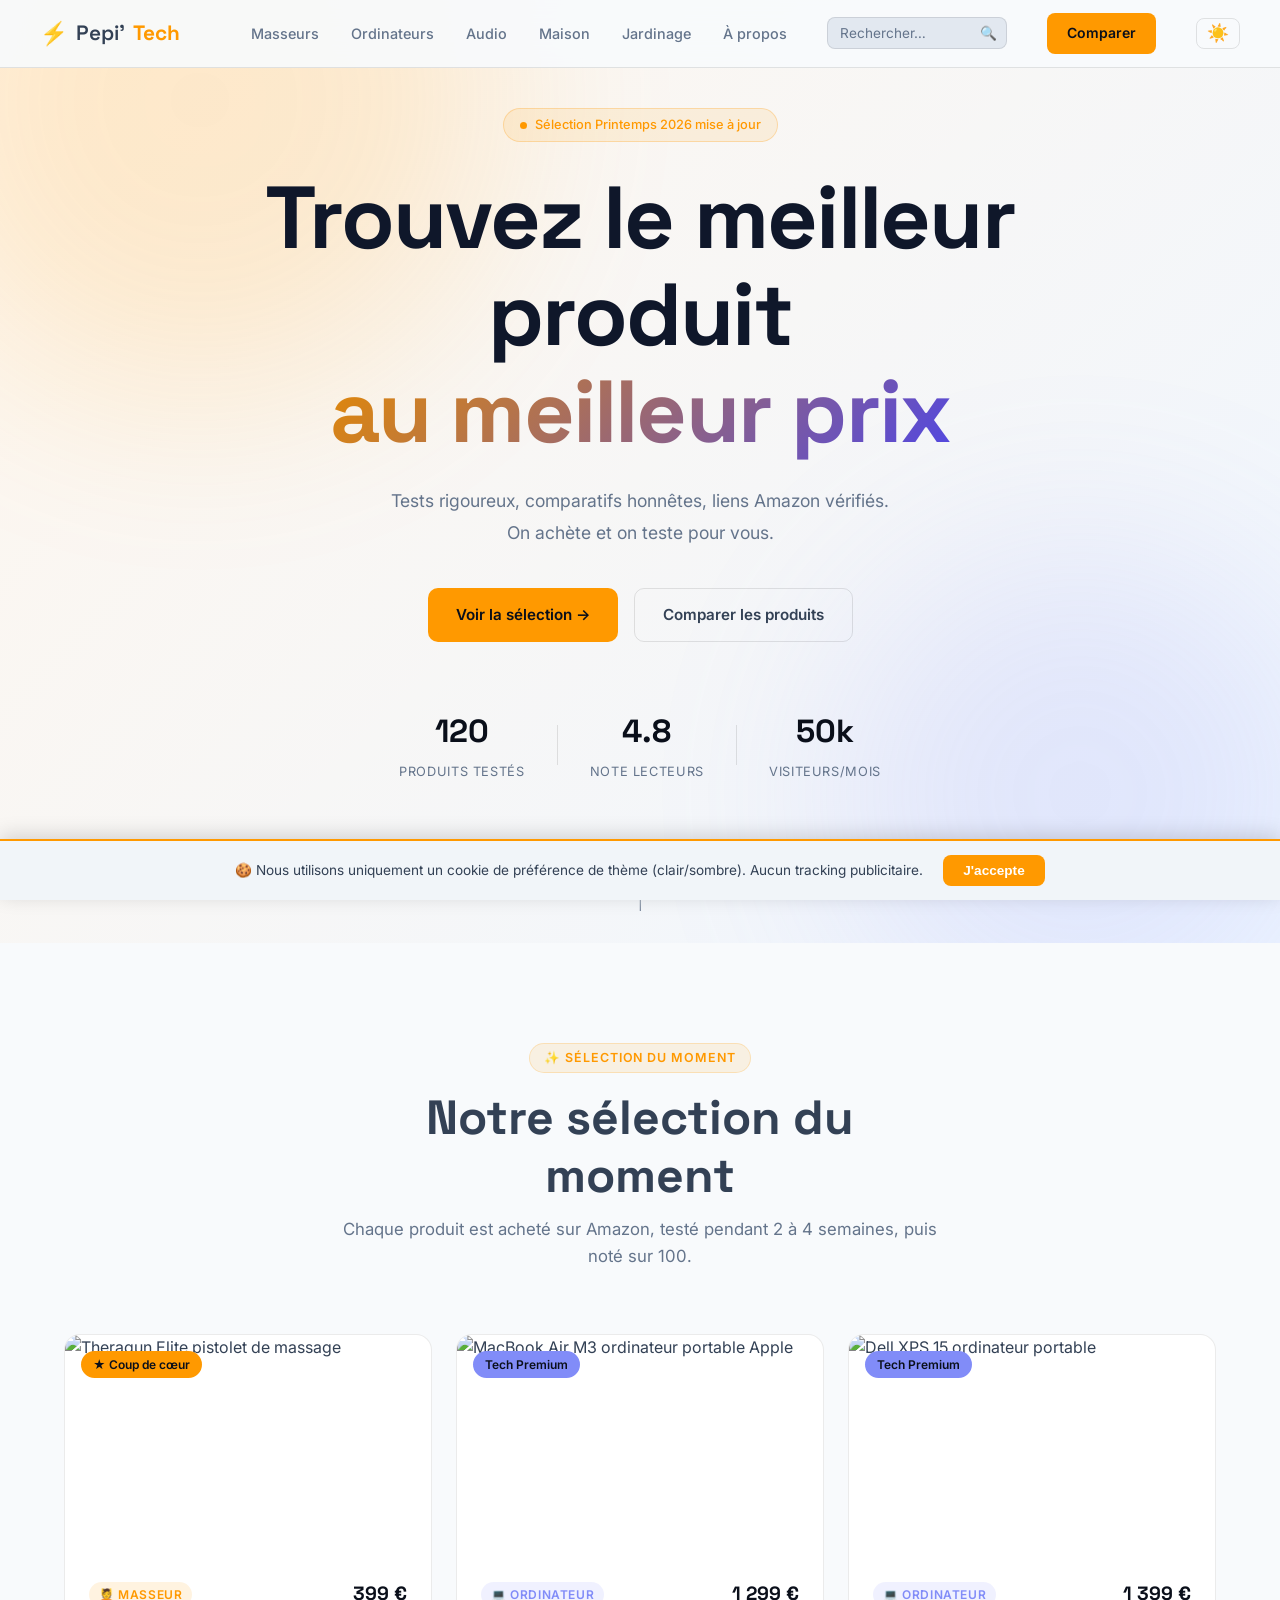
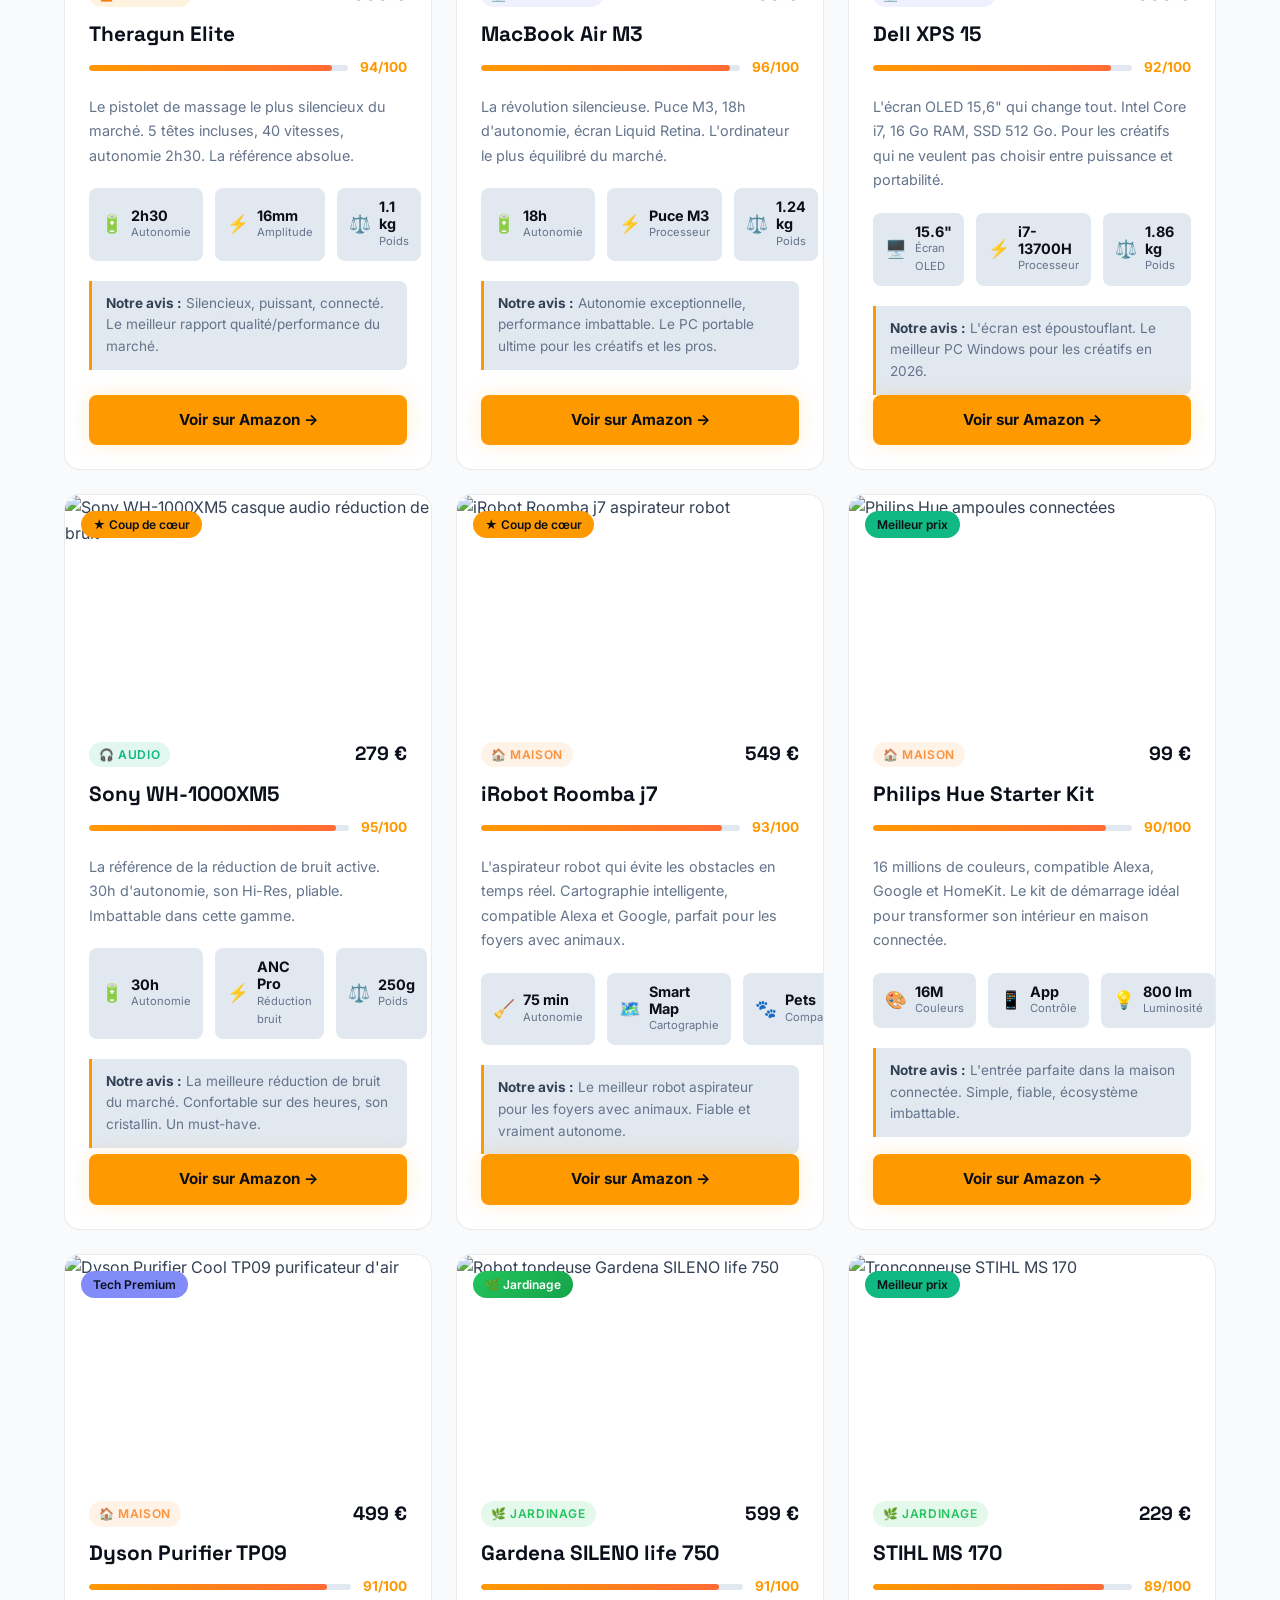
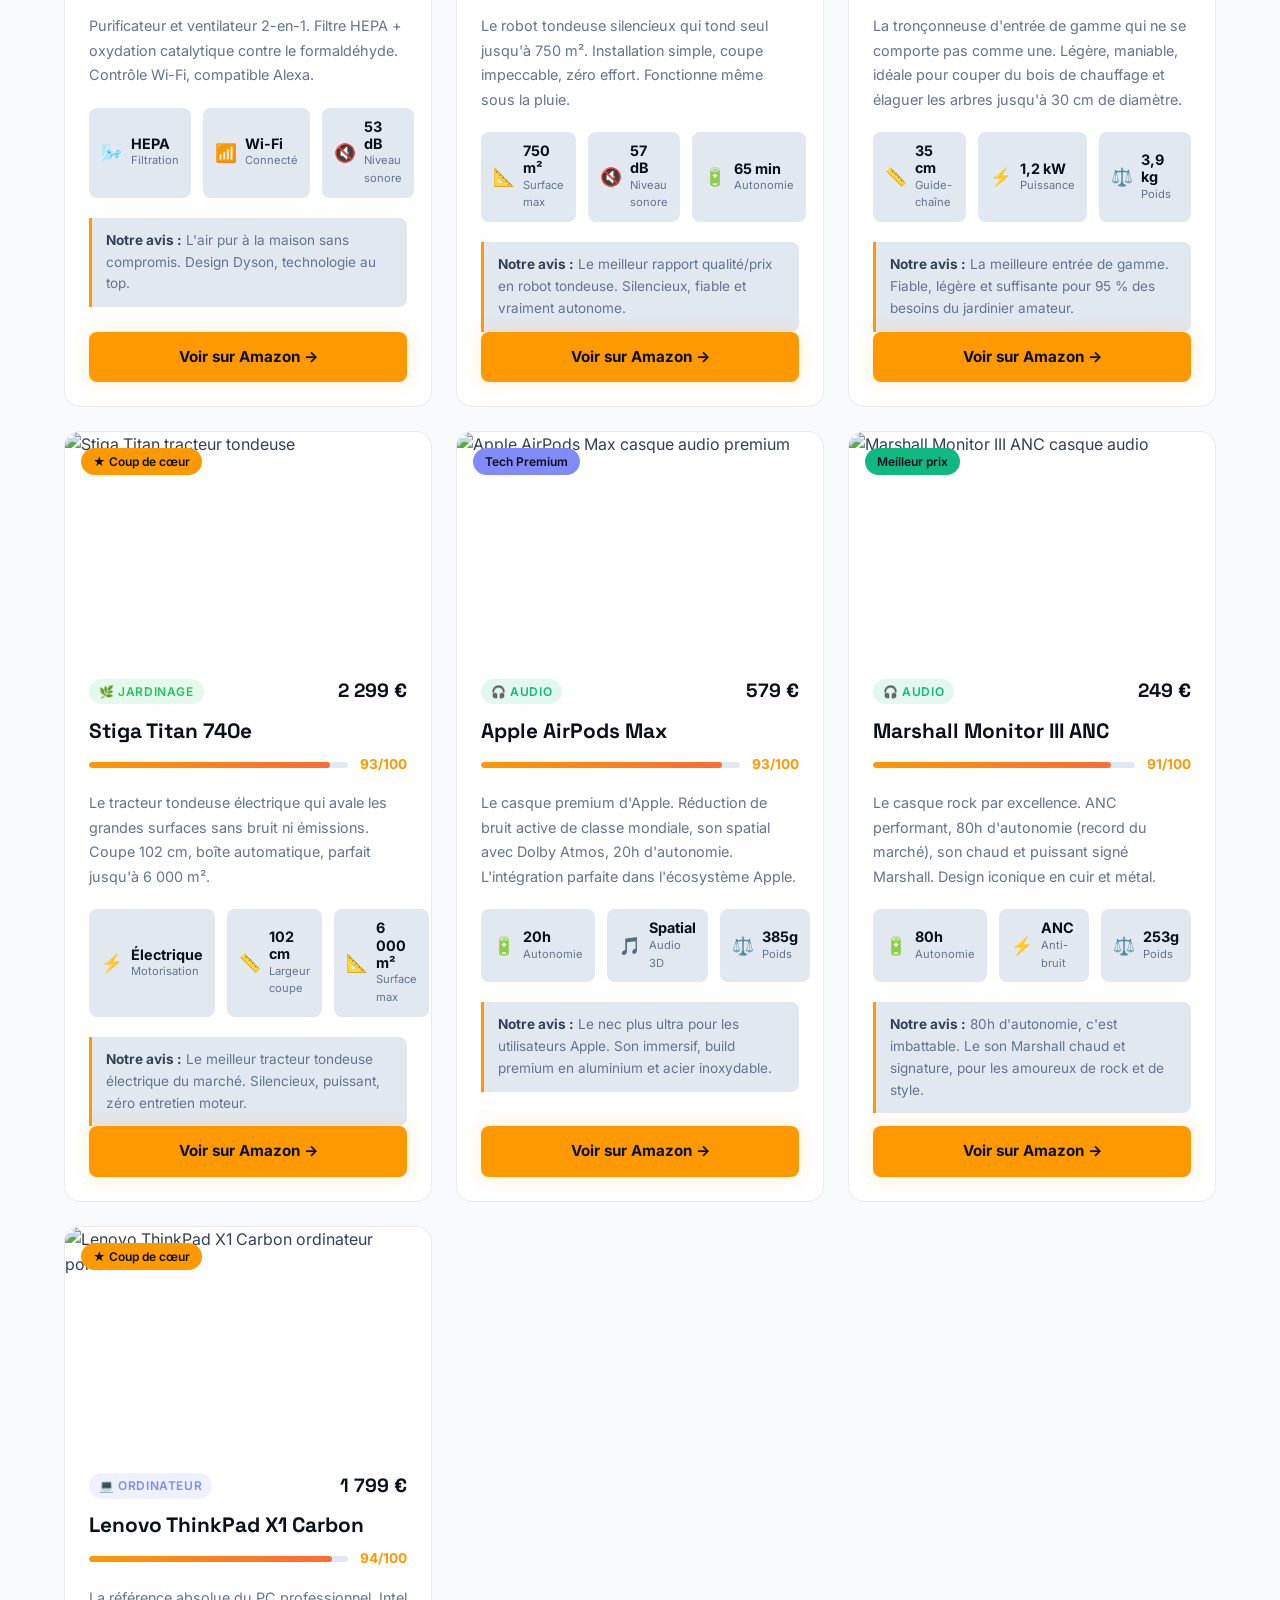
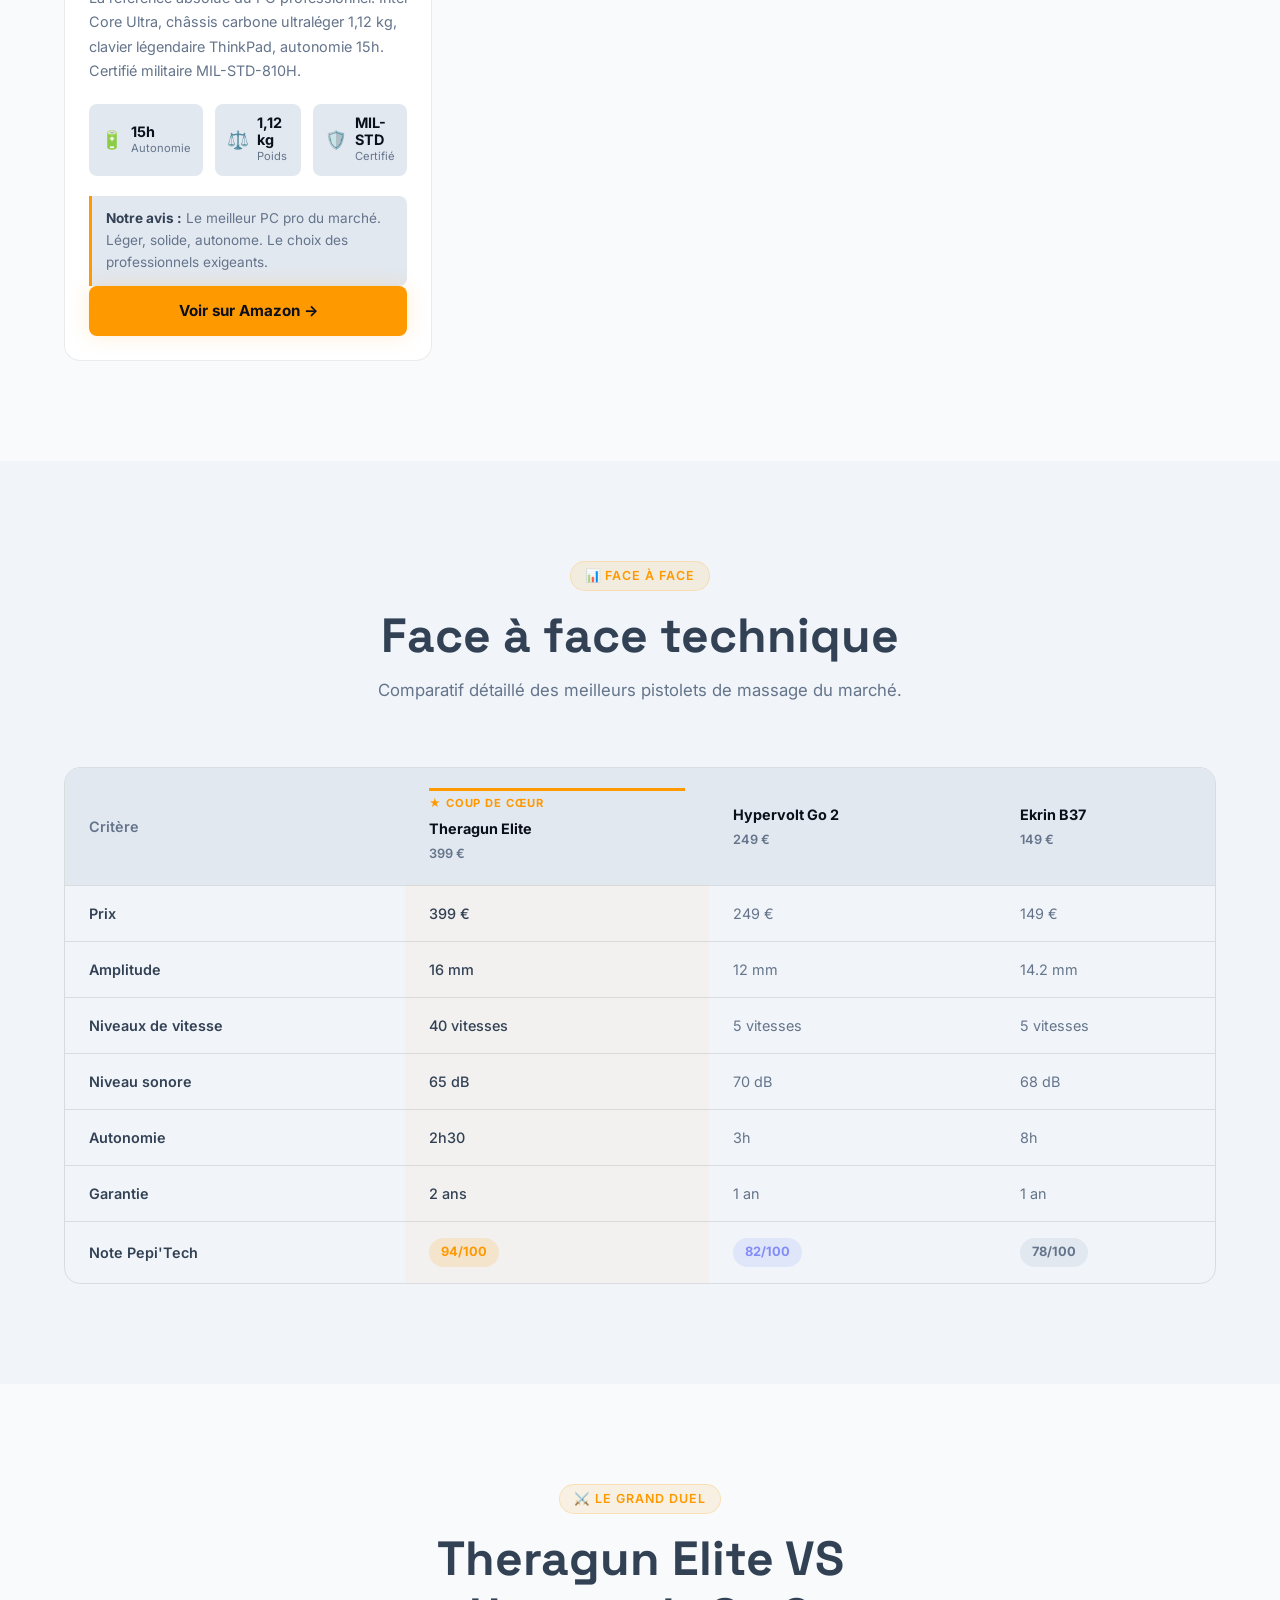
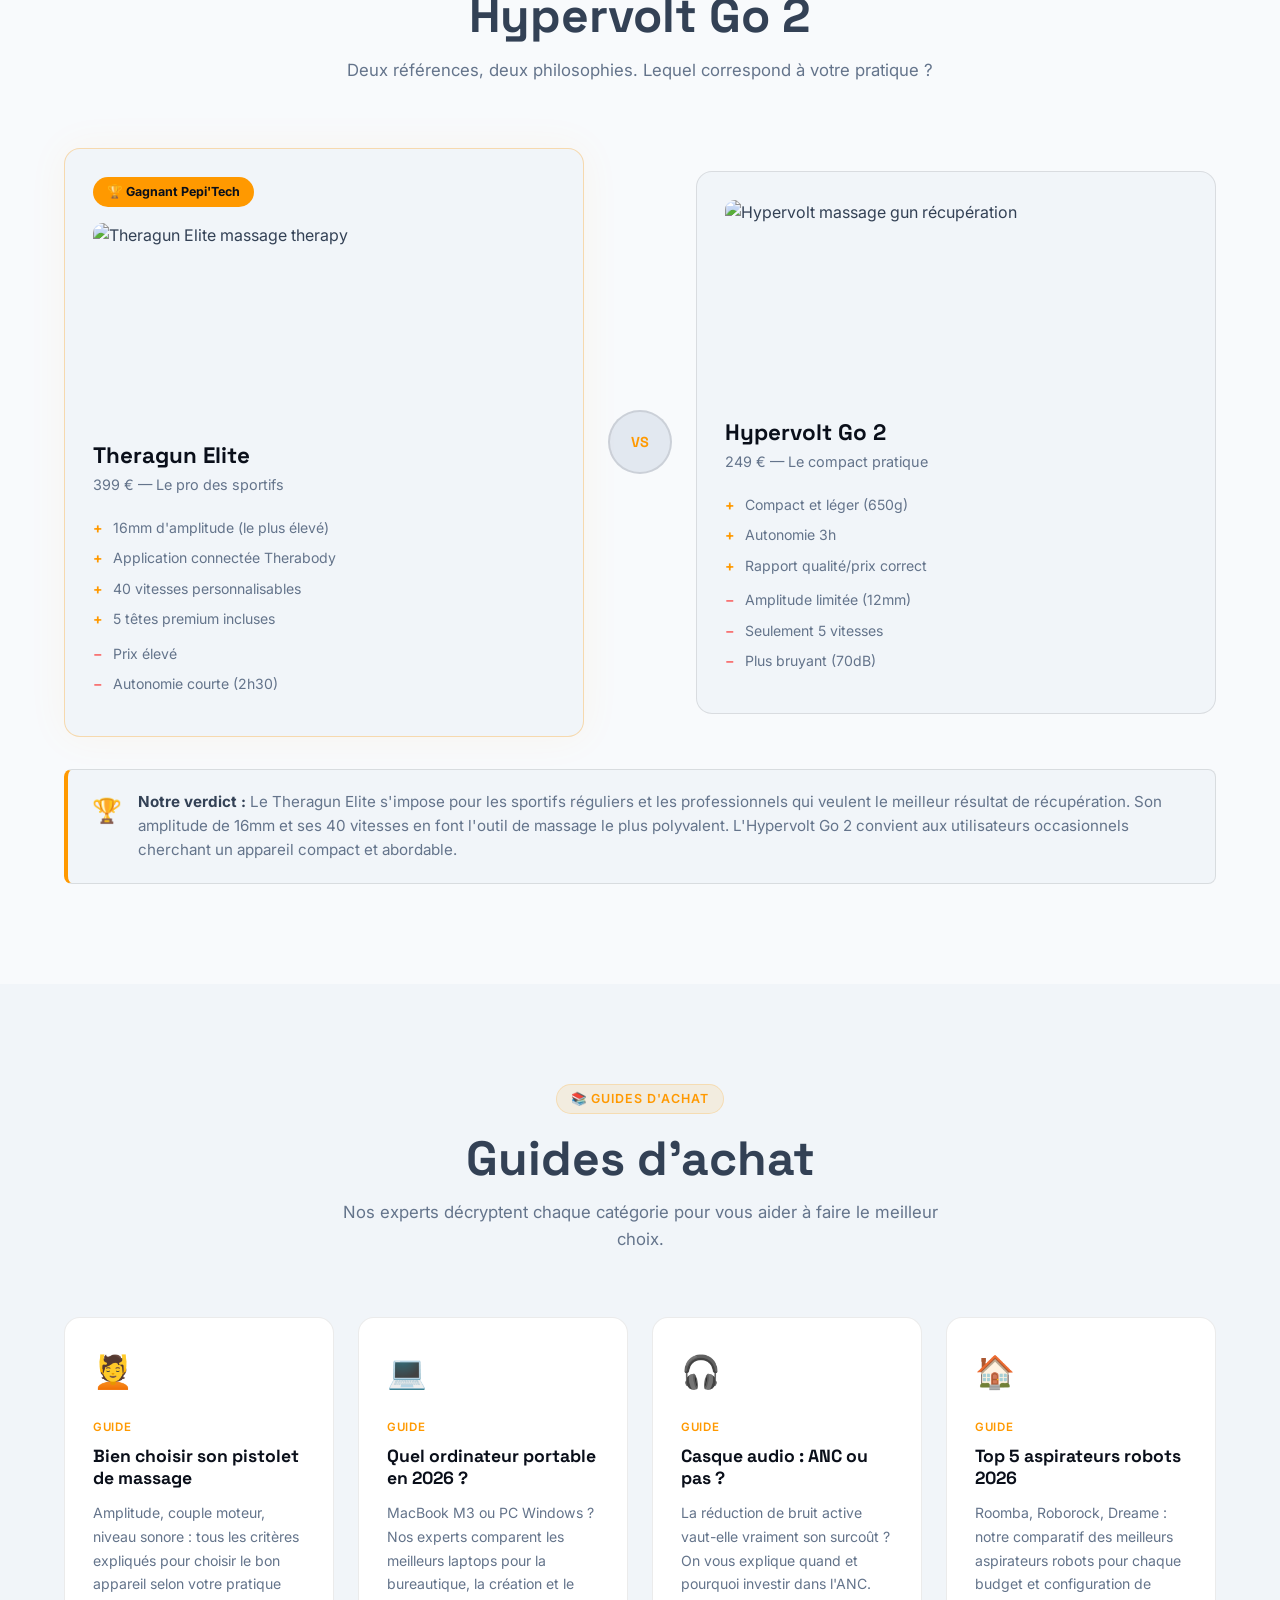
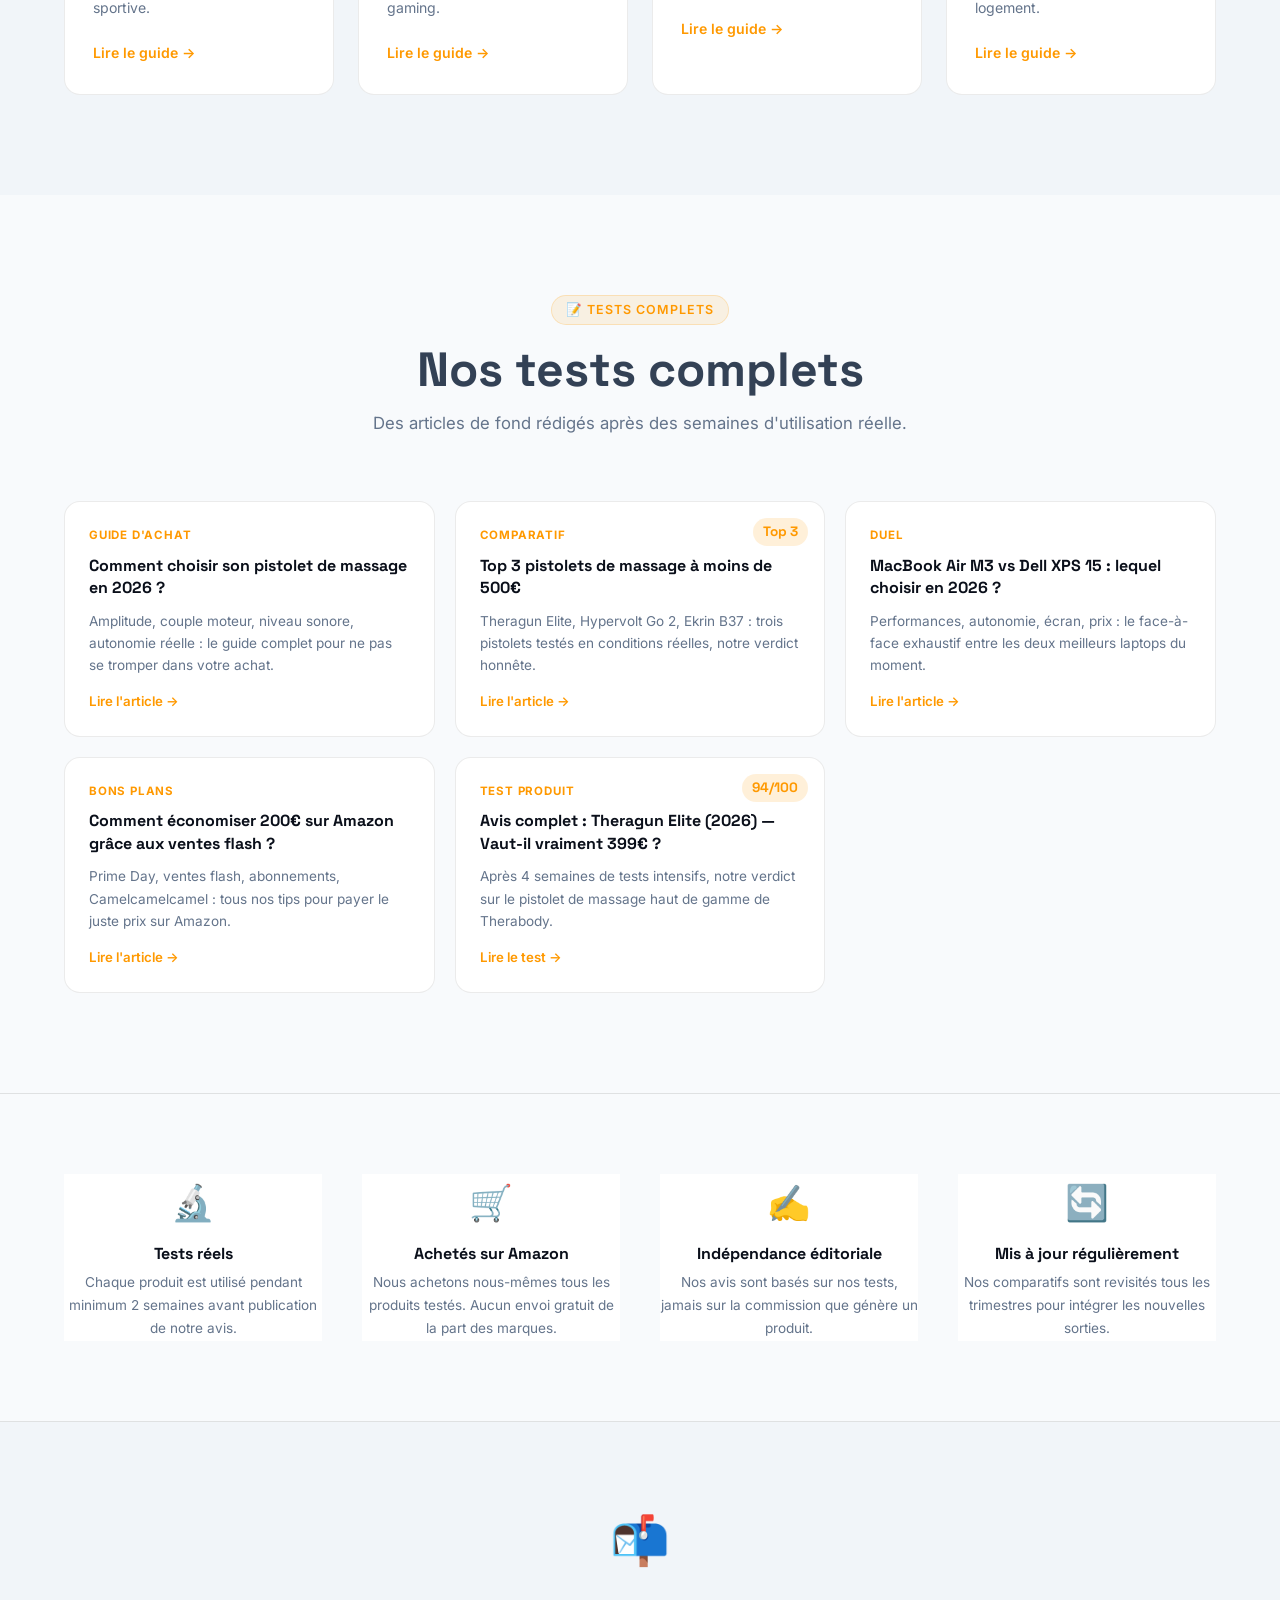
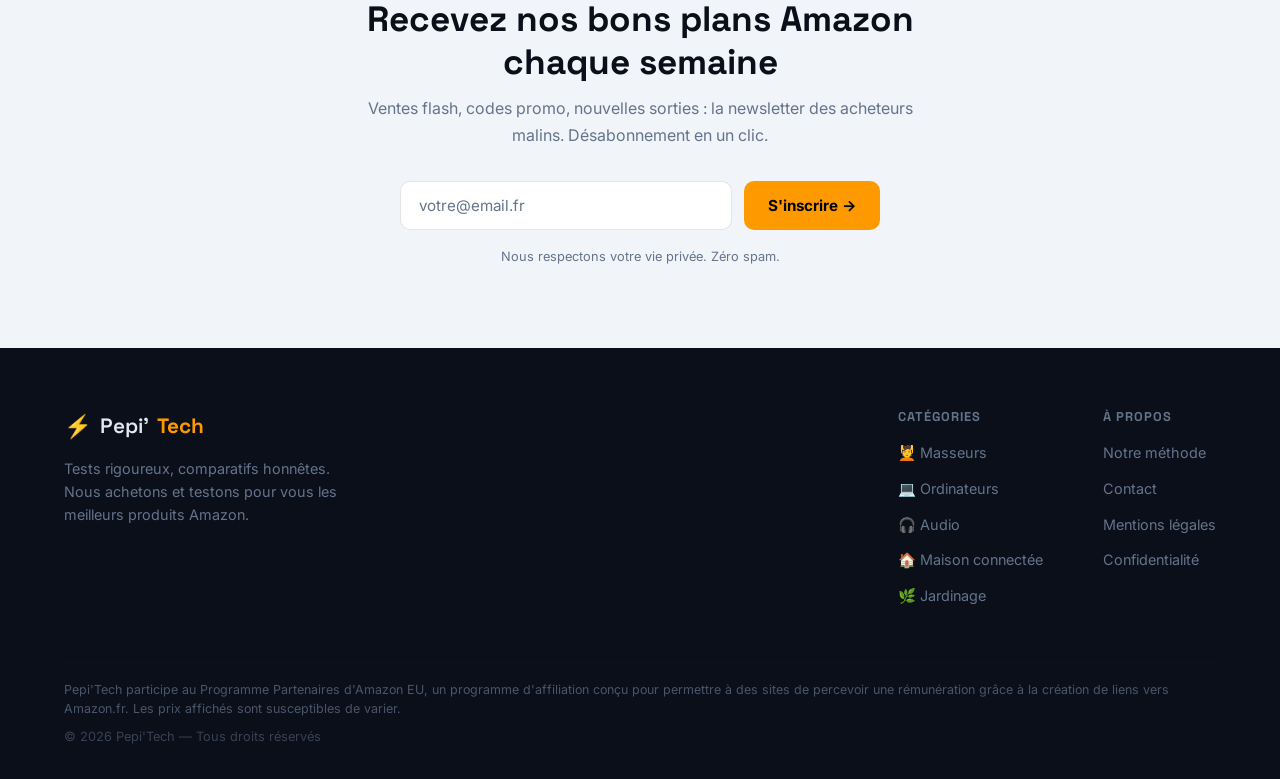
==== commit 81b058c7: "Ajout AirPods Max, Marshall Monitor III, Lenovo ThinkPad X1, Stiga Titan + images Amazon Co-Authored" ====
--- a/index.html
+++ b/index.html
@@ -546,7 +546,115 @@
             <div class="spec"><span class="spec-icon">⚖️</span><span><span class="spec-val">3,9 kg</span><span class="spec-key">Poids</span></span></div>
           </div>
           <div class="card-verdict"><strong>Notre avis :</strong> La meilleure entrée de gamme. Fiable, légère et suffisante pour 95 % des besoins du jardinier amateur.</div>
-          <a href="https://www.amazon.fr/s?k=stihl+ms+170+tronconneuse&tag=pepitech-21" class="btn-buy" target="_blank" rel="noopener sponsored">Voir sur Amazon →</a>
+              <a href="https://www.amazon.fr/s?k=stihl+ms+170+tronconneuse&tag=pepitech-21" class="btn-buy" target="_blank" rel="noopener sponsored">Voir sur Amazon →</a>
+        </div>
+      </article>
+
+      <!-- Stiga Titan — Tracteur tondeuse -->
+      <article class="bike-card reveal" data-cat="jardinage" data-delay="200">
+        <div class="card-badge coup-coeur">★ Coup de cœur</div>
+        <div class="card-image">
+          <img src="https://m.media-amazon.com/images/I/51Deeh0n68L._AC_SY300_SX300_QL70_ML2_.jpg" alt="Stiga Titan tracteur tondeuse" loading="lazy">
+        </div>
+        <div class="card-body">
+          <div class="card-meta">
+            <span class="card-cat jardinage">🌿 Jardinage</span>
+            <span class="card-price">2 299 €</span>
+          </div>
+          <h3>Stiga Titan 740e</h3>
+          <div class="card-score">
+            <div class="score-bar"><div class="score-fill" style="--score: 93%"></div></div>
+            <span class="score-num">93/100</span>
+          </div>
+          <p>Le tracteur tondeuse électrique qui avale les grandes surfaces sans bruit ni émissions. Coupe 102 cm, boîte automatique, parfait jusqu'à 6 000 m².</p>
+          <div class="card-specs">
+            <div class="spec"><span class="spec-icon">⚡</span><span><span class="spec-val">Électrique</span><span class="spec-key">Motorisation</span></span></div>
+            <div class="spec"><span class="spec-icon">📏</span><span><span class="spec-val">102 cm</span><span class="spec-key">Largeur coupe</span></span></div>
+            <div class="spec"><span class="spec-icon">📐</span><span><span class="spec-val">6 000 m²</span><span class="spec-key">Surface max</span></span></div>
+          </div>
+          <div class="card-verdict"><strong>Notre avis :</strong> Le meilleur tracteur tondeuse électrique du marché. Silencieux, puissant, zéro entretien moteur.</div>
+          <a href="https://www.amazon.fr/s?k=stiga+titan+tracteur+tondeuse&tag=pepitech-21" class="btn-buy" target="_blank" rel="noopener sponsored">Voir sur Amazon →</a>
+        </div>
+      </article>
+
+      <!-- Apple AirPods Max -->
+      <article class="bike-card reveal" data-cat="audio" data-delay="200">
+        <div class="card-badge tech-premium">Tech Premium</div>
+        <div class="card-image">
+          <img src="https://m.media-amazon.com/images/I/71pGbe01SQL._AC_SX342_SY445_QL70_ML2_.jpg" alt="Apple AirPods Max casque audio premium" loading="lazy">
+        </div>
+        <div class="card-body">
+          <div class="card-meta">
+            <span class="card-cat audio">🎧 Audio</span>
+            <span class="card-price">579 €</span>
+          </div>
+          <h3>Apple AirPods Max</h3>
+          <div class="card-score">
+            <div class="score-bar"><div class="score-fill" style="--score: 93%"></div></div>
+            <span class="score-num">93/100</span>
+          </div>
+          <p>Le casque premium d'Apple. Réduction de bruit active de classe mondiale, son spatial avec Dolby Atmos, 20h d'autonomie. L'intégration parfaite dans l'écosystème Apple.</p>
+          <div class="card-specs">
+            <div class="spec"><span class="spec-icon">🔋</span><span><span class="spec-val">20h</span><span class="spec-key">Autonomie</span></span></div>
+            <div class="spec"><span class="spec-icon">🎵</span><span><span class="spec-val">Spatial</span><span class="spec-key">Audio 3D</span></span></div>
+            <div class="spec"><span class="spec-icon">⚖️</span><span><span class="spec-val">385g</span><span class="spec-key">Poids</span></span></div>
+          </div>
+          <div class="card-verdict"><strong>Notre avis :</strong> Le nec plus ultra pour les utilisateurs Apple. Son immersif, build premium en aluminium et acier inoxydable.</div>
+          <a href="https://www.amazon.fr/dp/B08PZHYWJS?tag=pepitech-21" class="btn-buy" target="_blank" rel="noopener sponsored">Voir sur Amazon →</a>
+        </div>
+      </article>
+
+      <!-- Marshall Monitor III ANC -->
+      <article class="bike-card reveal" data-cat="audio" data-delay="300">
+        <div class="card-badge meilleur-prix">Meilleur prix</div>
+        <div class="card-image">
+          <img src="https://m.media-amazon.com/images/I/81M31hLf2NL._AC_SY300_SX300_QL70_ML2_.jpg" alt="Marshall Monitor III ANC casque audio" loading="lazy">
+        </div>
+        <div class="card-body">
+          <div class="card-meta">
+            <span class="card-cat audio">🎧 Audio</span>
+            <span class="card-price">249 €</span>
+          </div>
+          <h3>Marshall Monitor III ANC</h3>
+          <div class="card-score">
+            <div class="score-bar"><div class="score-fill" style="--score: 91%"></div></div>
+            <span class="score-num">91/100</span>
+          </div>
+          <p>Le casque rock par excellence. ANC performant, 80h d'autonomie (record du marché), son chaud et puissant signé Marshall. Design iconique en cuir et métal.</p>
+          <div class="card-specs">
+            <div class="spec"><span class="spec-icon">🔋</span><span><span class="spec-val">80h</span><span class="spec-key">Autonomie</span></span></div>
+            <div class="spec"><span class="spec-icon">⚡</span><span><span class="spec-val">ANC</span><span class="spec-key">Anti-bruit</span></span></div>
+            <div class="spec"><span class="spec-icon">⚖️</span><span><span class="spec-val">253g</span><span class="spec-key">Poids</span></span></div>
+          </div>
+          <div class="card-verdict"><strong>Notre avis :</strong> 80h d'autonomie, c'est imbattable. Le son Marshall chaud et signature, pour les amoureux de rock et de style.</div>
+          <a href="https://www.amazon.fr/s?k=marshall+monitor+III+ANC&tag=pepitech-21" class="btn-buy" target="_blank" rel="noopener sponsored">Voir sur Amazon →</a>
+        </div>
+      </article>
+
+      <!-- Lenovo ThinkPad X1 Carbon -->
+      <article class="bike-card reveal" data-cat="pc" data-delay="400">
+        <div class="card-badge coup-coeur">★ Coup de cœur</div>
+        <div class="card-image">
+          <img src="https://m.media-amazon.com/images/I/61-2mHpmUUL._AC_SY300_SX300_QL70_ML2_.jpg" alt="Lenovo ThinkPad X1 Carbon ordinateur portable" loading="lazy">
+        </div>
+        <div class="card-body">
+          <div class="card-meta">
+            <span class="card-cat pc">💻 Ordinateur</span>
+            <span class="card-price">1 799 €</span>
+          </div>
+          <h3>Lenovo ThinkPad X1 Carbon</h3>
+          <div class="card-score">
+            <div class="score-bar"><div class="score-fill" style="--score: 94%"></div></div>
+            <span class="score-num">94/100</span>
+          </div>
+          <p>La référence absolue du PC professionnel. Intel Core Ultra, châssis carbone ultraléger 1,12 kg, clavier légendaire ThinkPad, autonomie 15h. Certifié militaire MIL-STD-810H.</p>
+          <div class="card-specs">
+            <div class="spec"><span class="spec-icon">🔋</span><span><span class="spec-val">15h</span><span class="spec-key">Autonomie</span></span></div>
+            <div class="spec"><span class="spec-icon">⚖️</span><span><span class="spec-val">1,12 kg</span><span class="spec-key">Poids</span></span></div>
+            <div class="spec"><span class="spec-icon">🛡️</span><span><span class="spec-val">MIL-STD</span><span class="spec-key">Certifié</span></span></div>
+          </div>
+          <div class="card-verdict"><strong>Notre avis :</strong> Le meilleur PC pro du marché. Léger, solide, autonome. Le choix des professionnels exigeants.</div>
+          <a href="https://www.amazon.fr/s?k=lenovo+thinkpad+x1+carbon+gen+12&tag=pepitech-21" class="btn-buy" target="_blank" rel="noopener sponsored">Voir sur Amazon →</a>
         </div>
       </article>
 
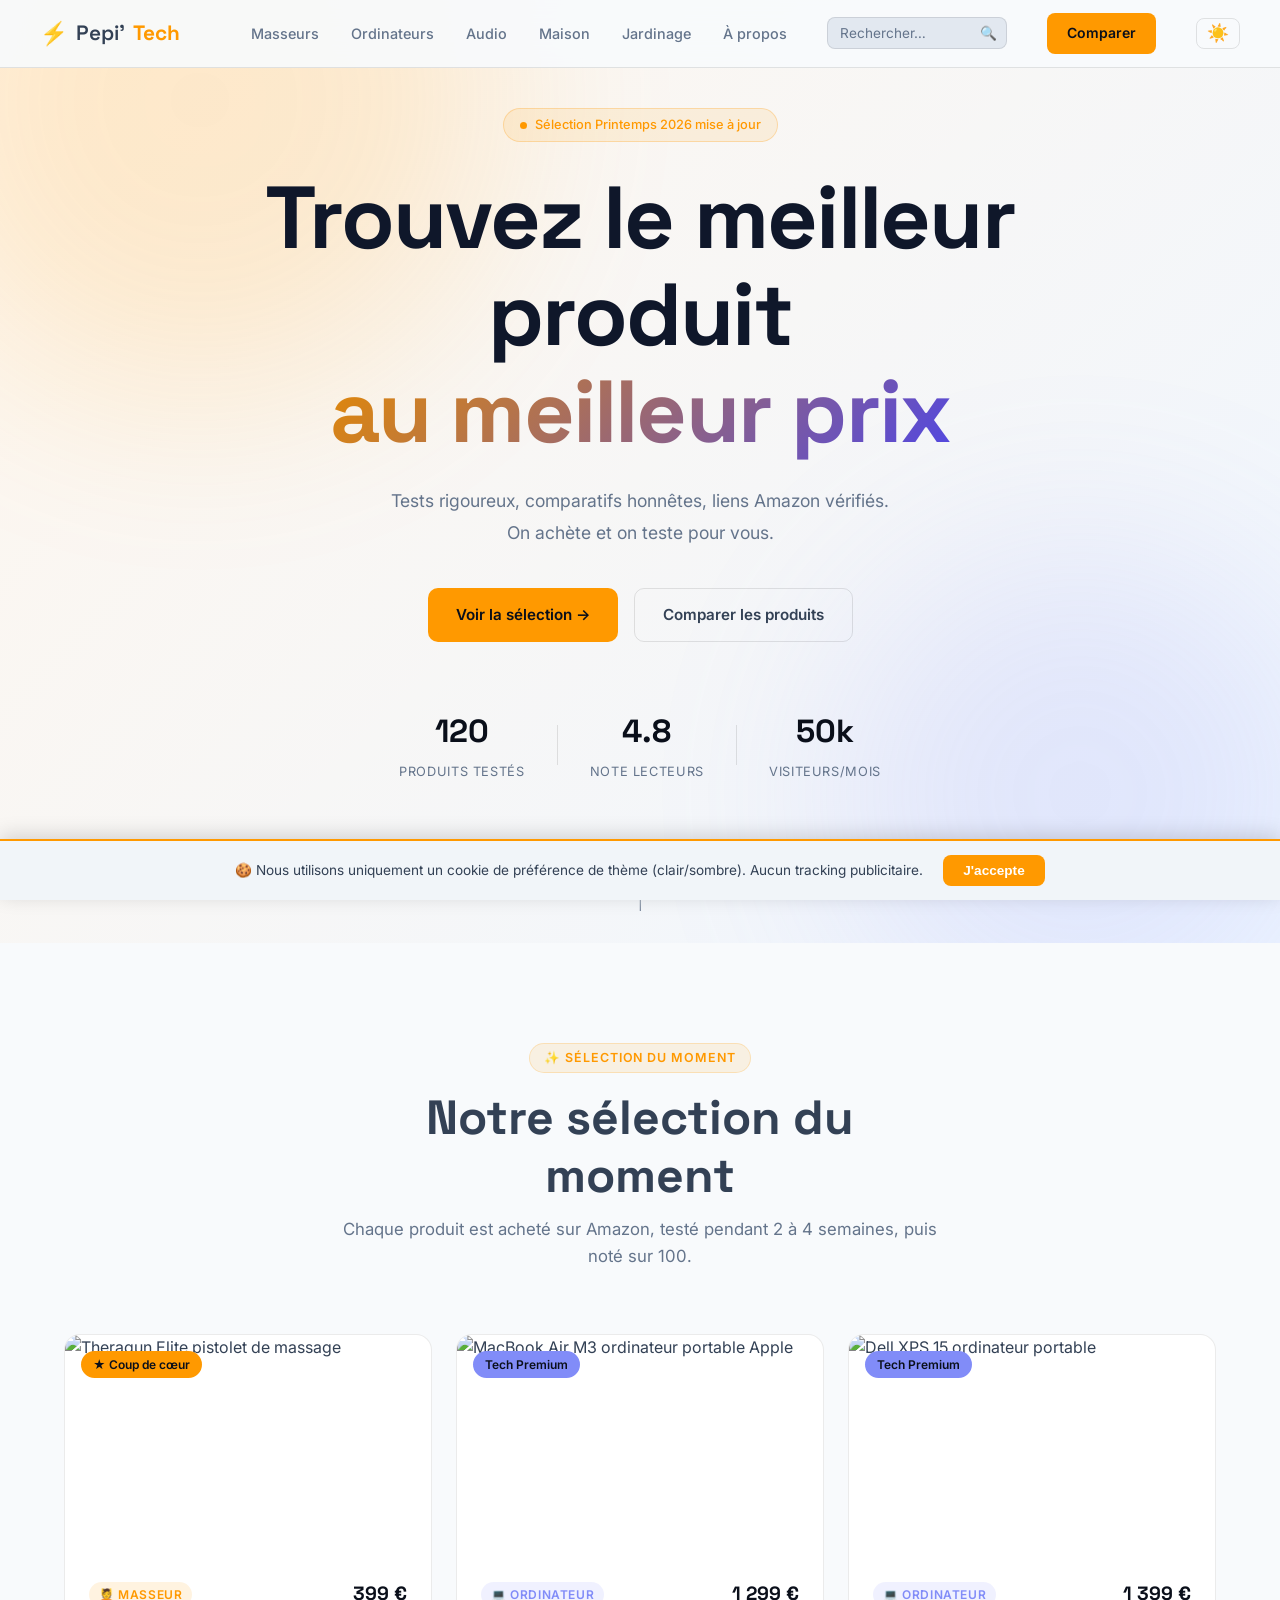
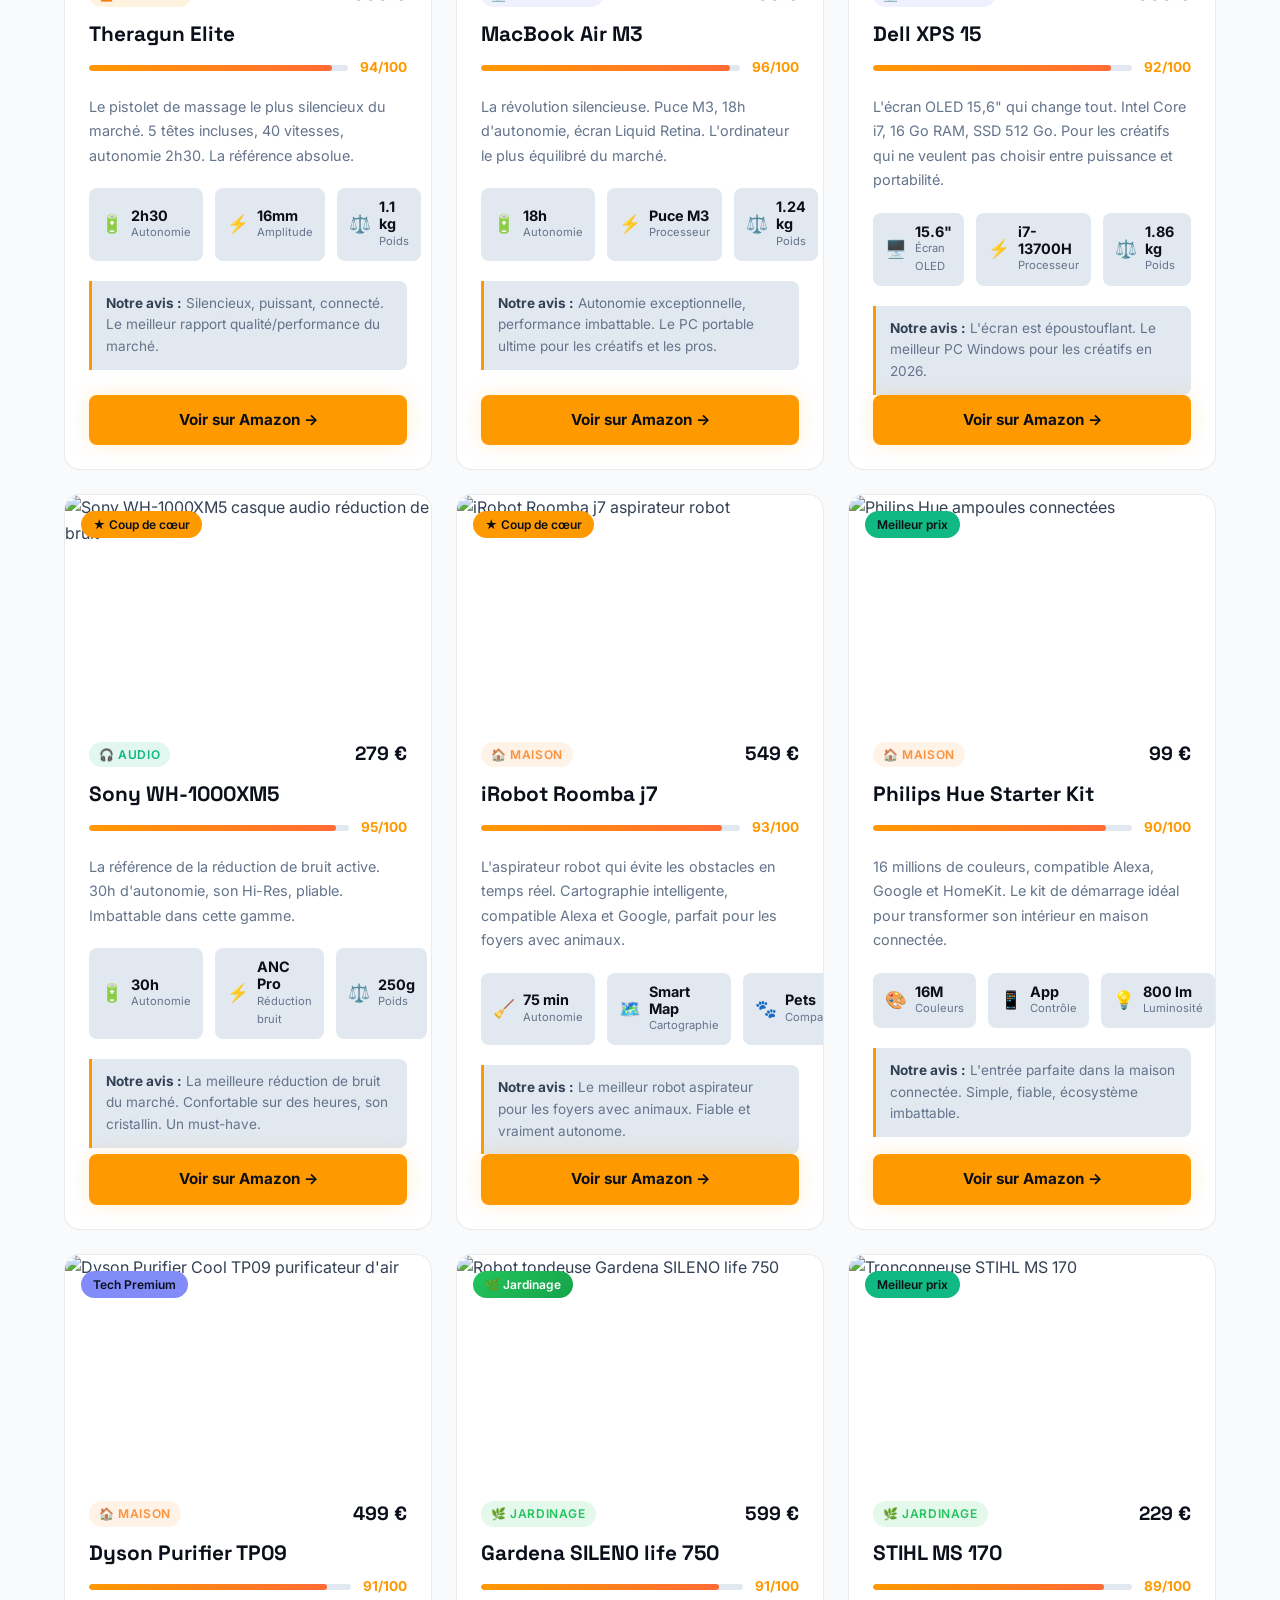
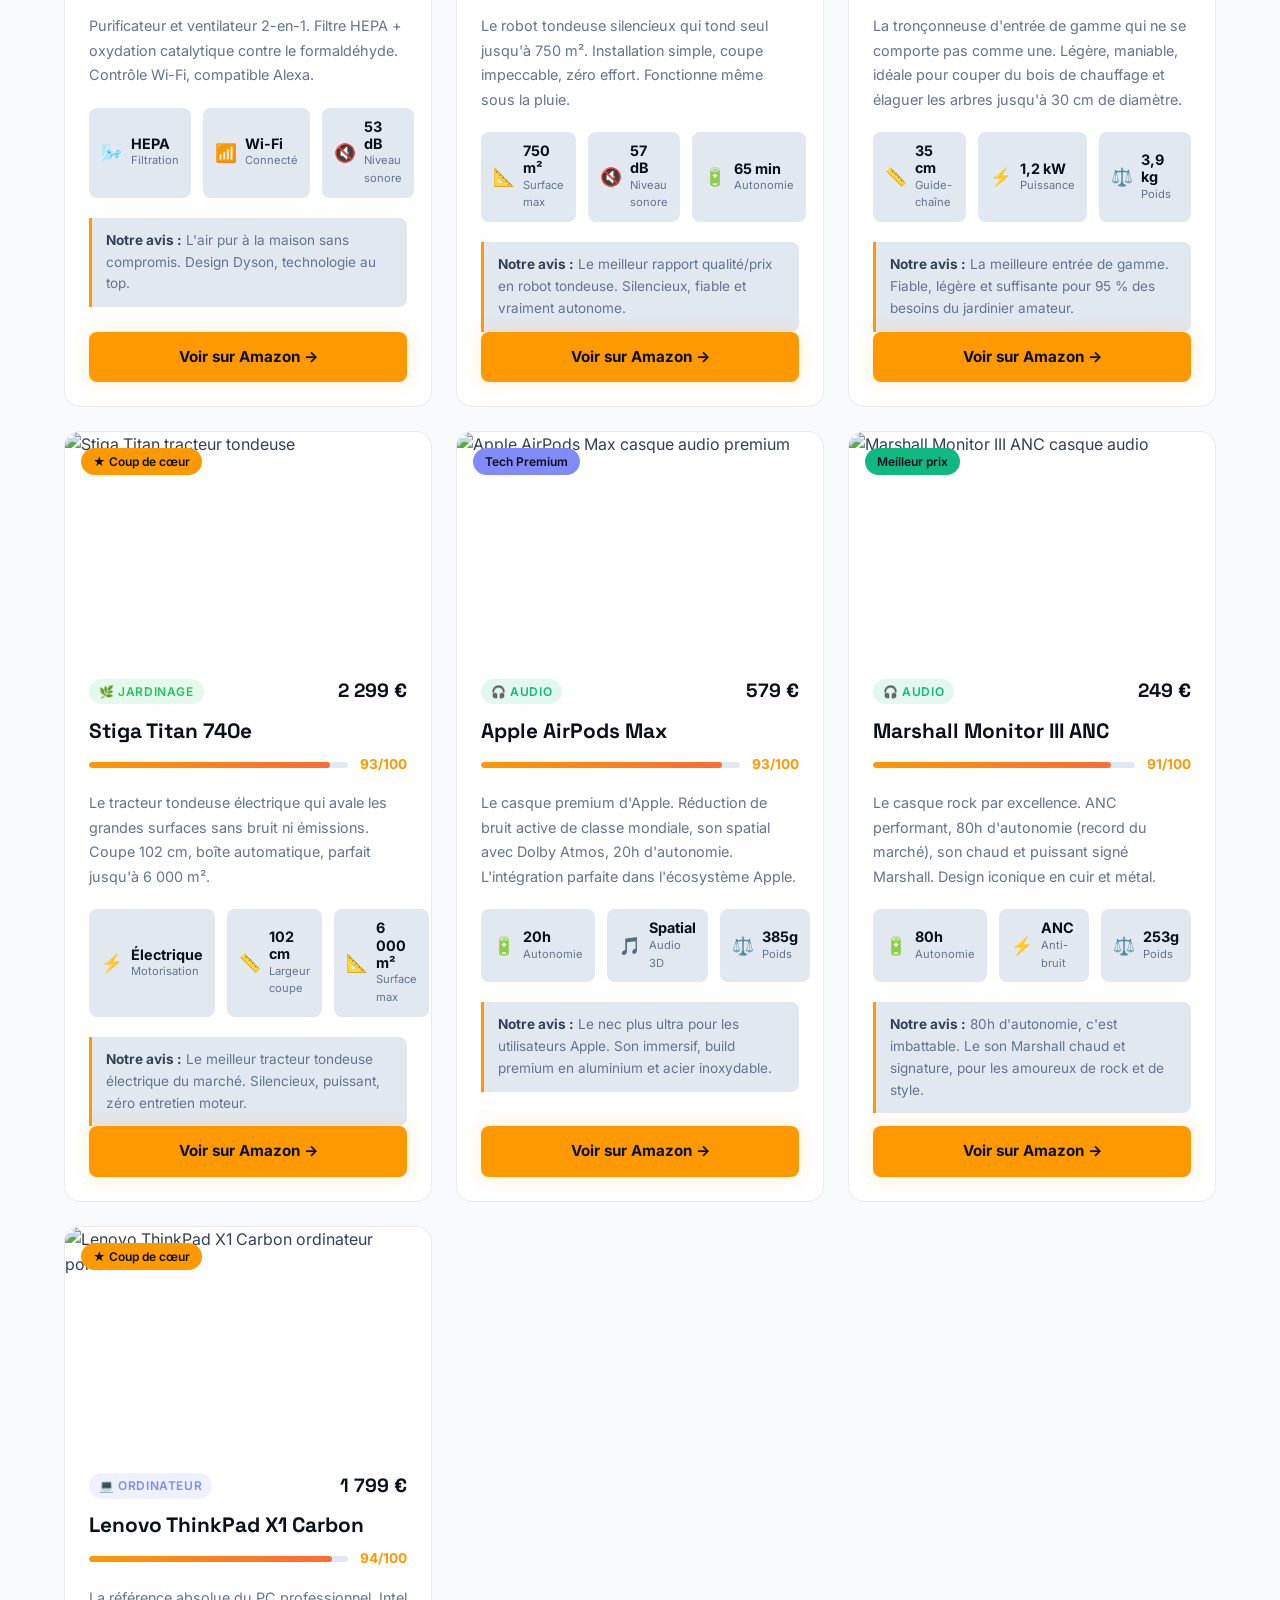
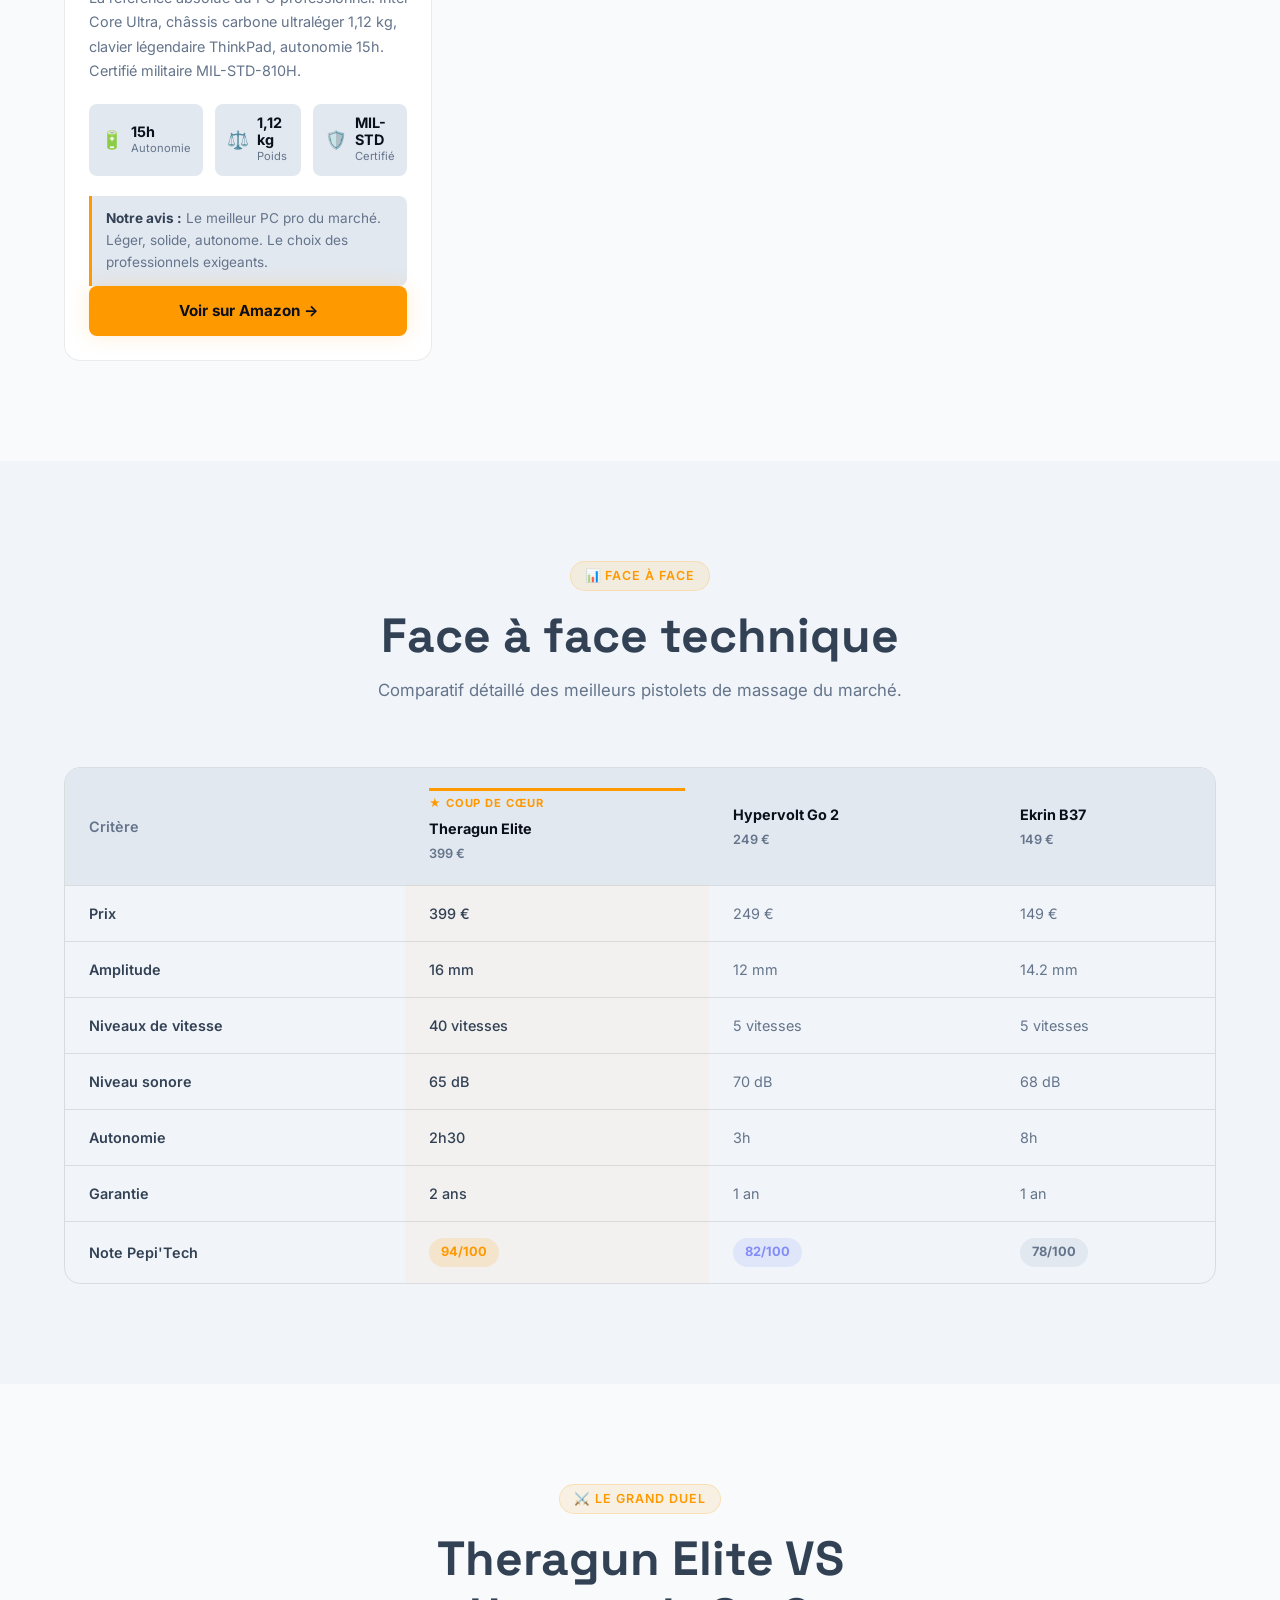
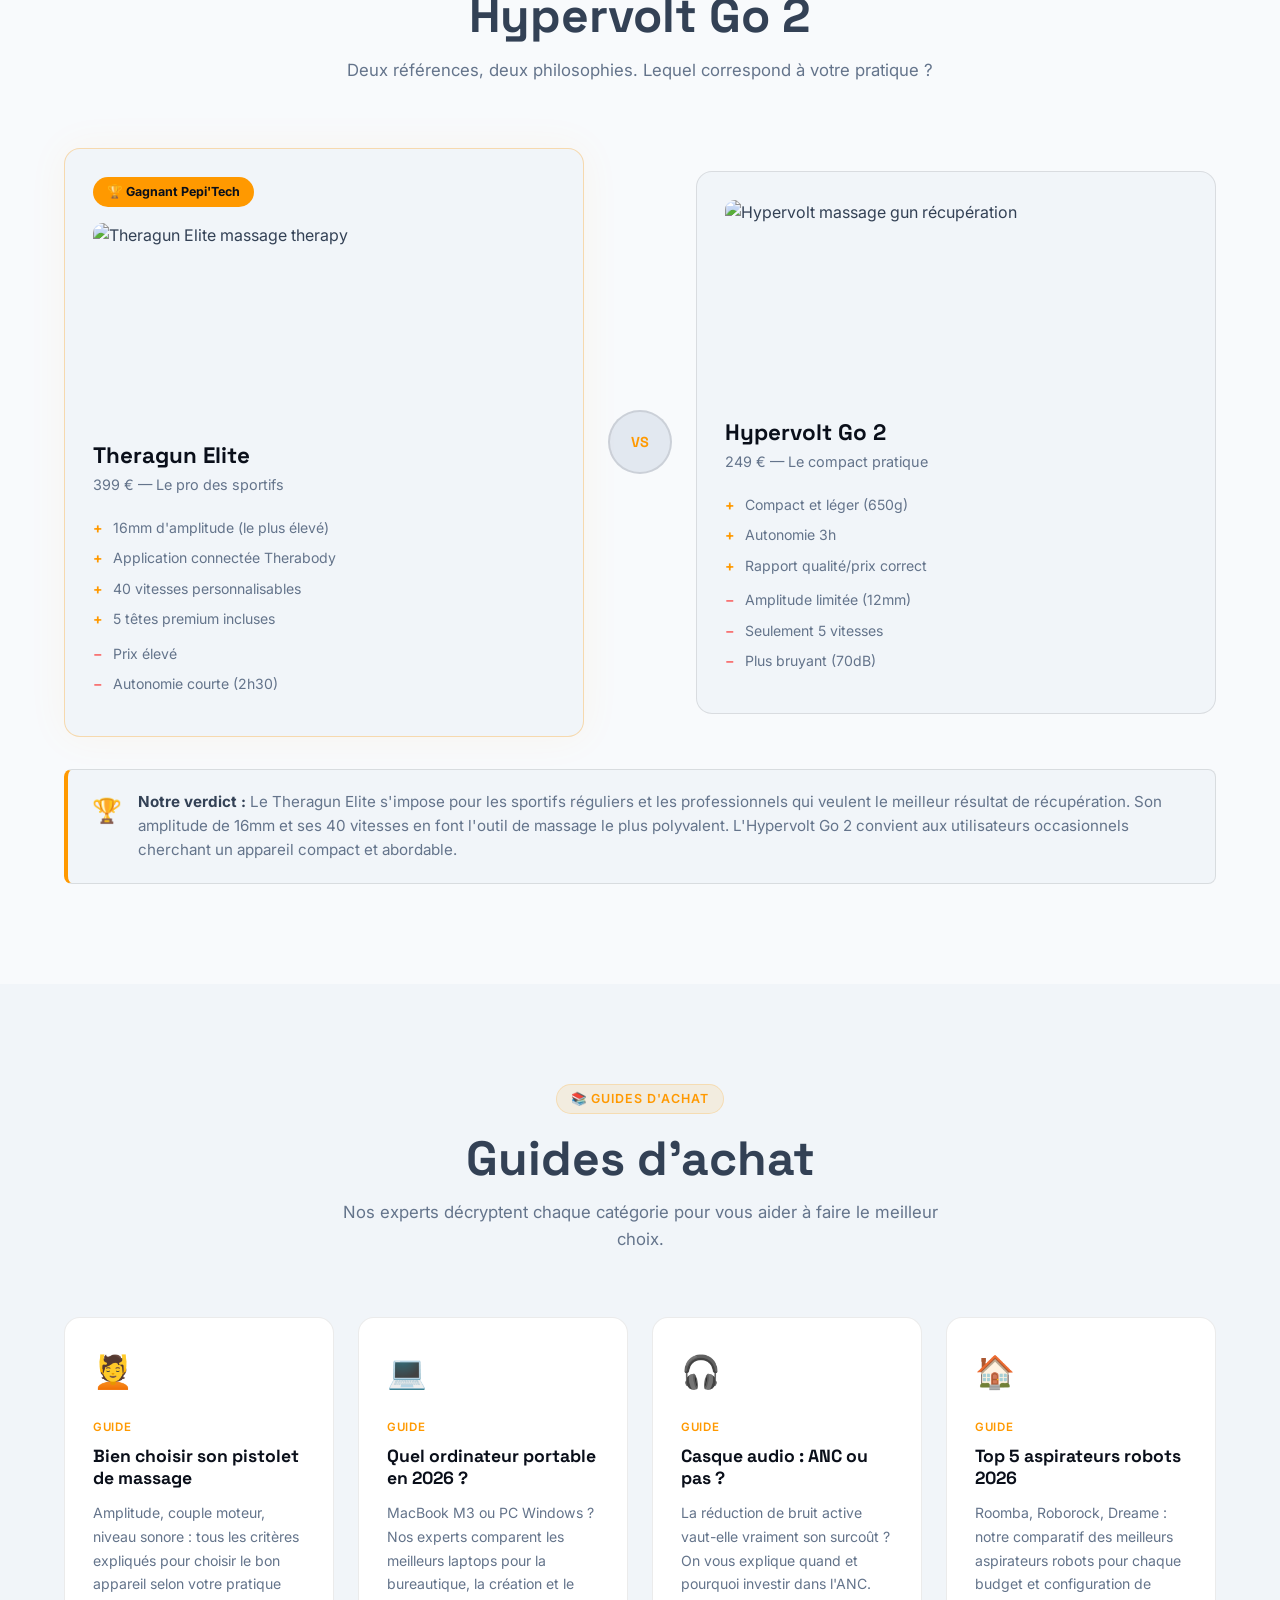
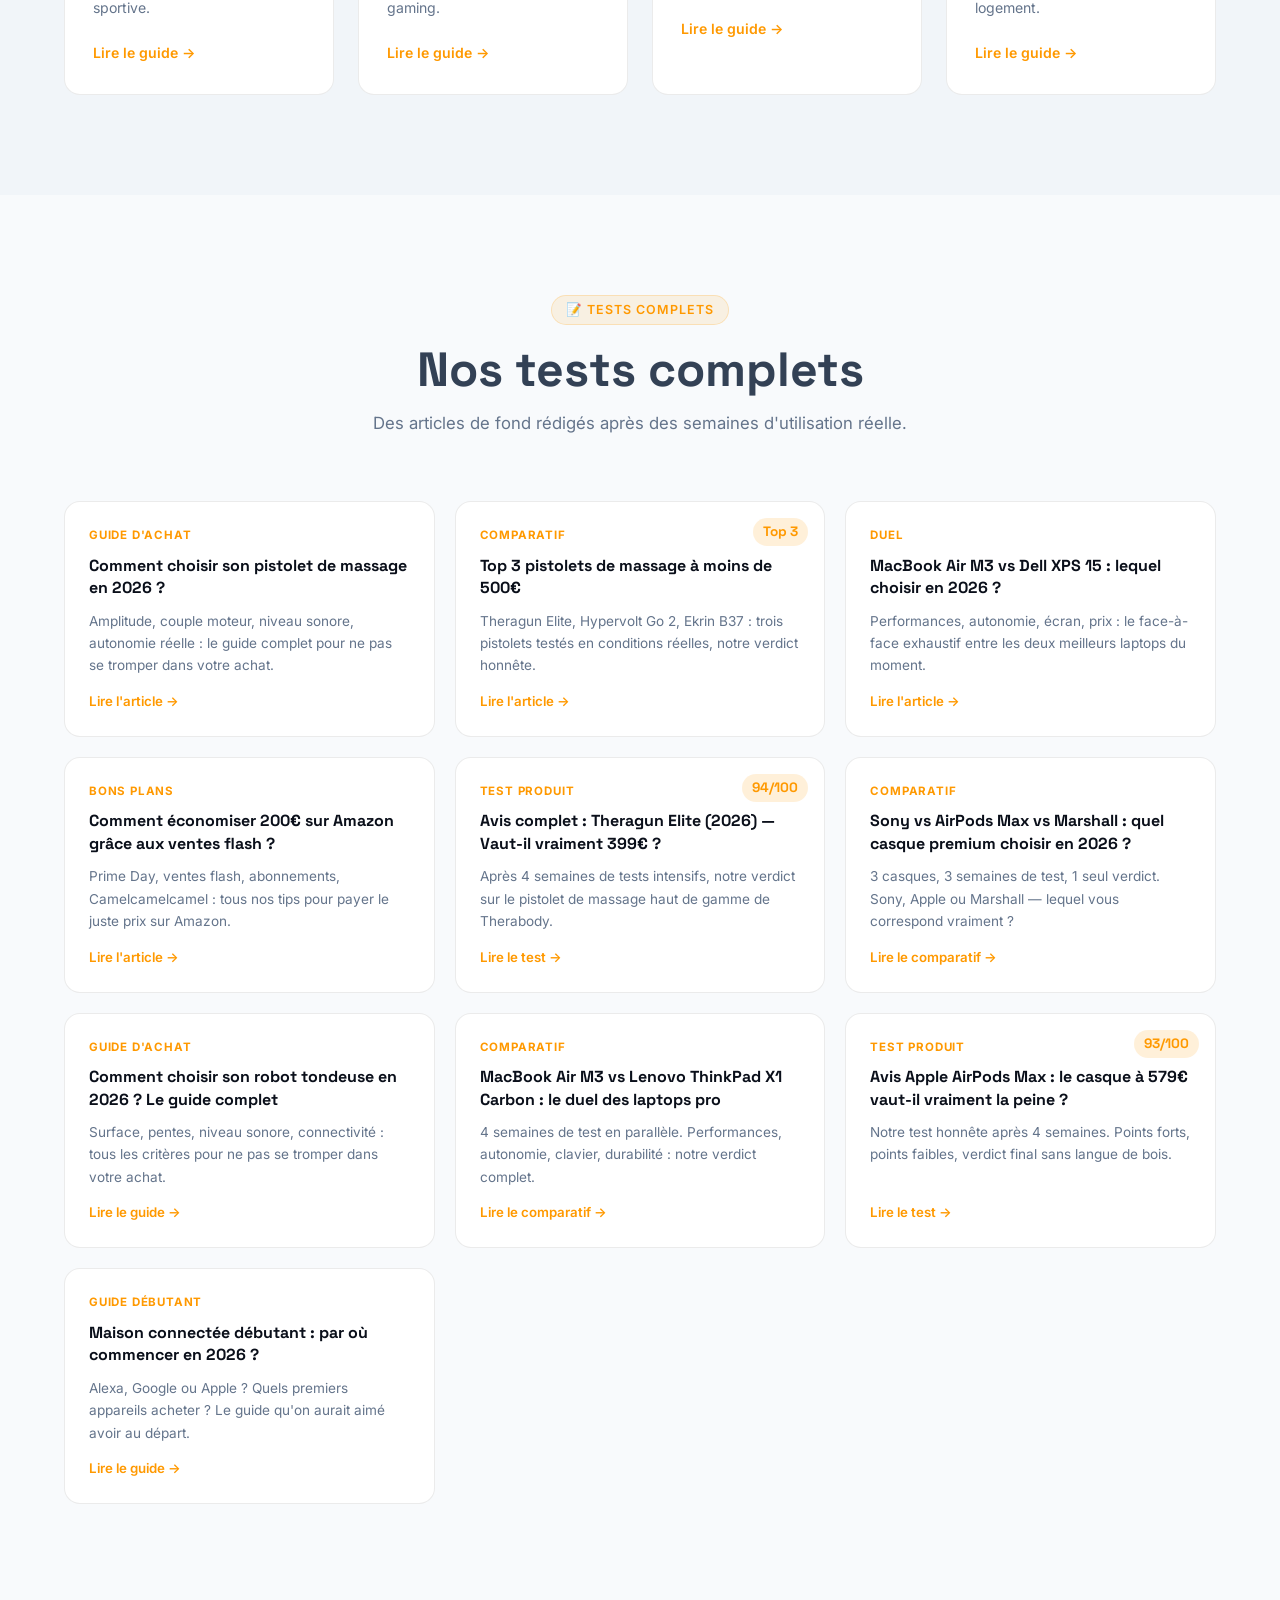
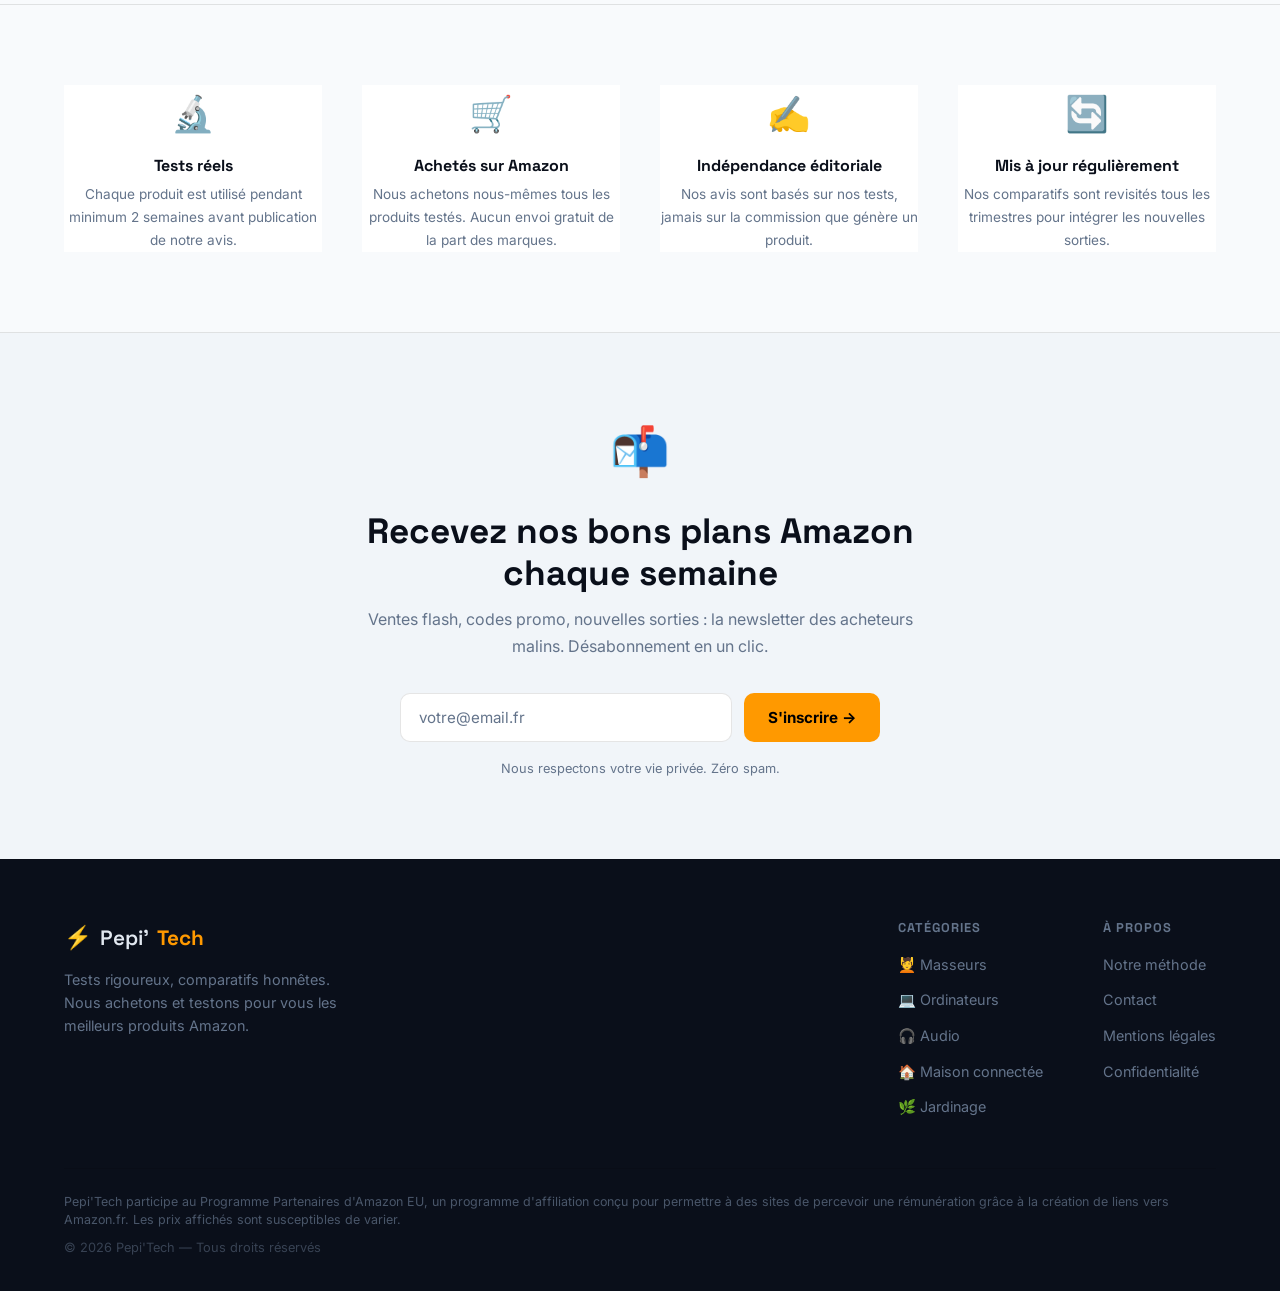
==== commit 2622b5c2: "Ajout 5 nouveaux articles (casques, robot tondeuse, MacBook vs ThinkPad, AirPods Max, maison connect" ====
--- a/index.html
+++ b/index.html
@@ -899,6 +899,43 @@
         <p>Après 4 semaines de tests intensifs, notre verdict sur le pistolet de massage haut de gamme de Therabody.</p>
         <span class="article-card-link">Lire le test →</span>
       </a>
+
+      <a href="article6.html" class="article-card reveal" data-delay="300">
+        <span class="article-card-tag">Comparatif</span>
+        <h3>Sony vs AirPods Max vs Marshall : quel casque premium choisir en 2026 ?</h3>
+        <p>3 casques, 3 semaines de test, 1 seul verdict. Sony, Apple ou Marshall — lequel vous correspond vraiment ?</p>
+        <span class="article-card-link">Lire le comparatif →</span>
+      </a>
+
+      <a href="article7.html" class="article-card reveal" data-delay="100">
+        <span class="article-card-tag">Guide d'achat</span>
+        <h3>Comment choisir son robot tondeuse en 2026 ? Le guide complet</h3>
+        <p>Surface, pentes, niveau sonore, connectivité : tous les critères pour ne pas se tromper dans votre achat.</p>
+        <span class="article-card-link">Lire le guide →</span>
+      </a>
+
+      <a href="article8.html" class="article-card article-card-featured reveal" data-delay="200">
+        <span class="article-card-tag">Comparatif</span>
+        <h3>MacBook Air M3 vs Lenovo ThinkPad X1 Carbon : le duel des laptops pro</h3>
+        <p>4 semaines de test en parallèle. Performances, autonomie, clavier, durabilité : notre verdict complet.</p>
+        <span class="article-card-link">Lire le comparatif →</span>
+      </a>
+
+      <a href="article9.html" class="article-card reveal" data-delay="300">
+        <span class="article-card-score">93/100</span>
+        <span class="article-card-tag">Test produit</span>
+        <h3>Avis Apple AirPods Max : le casque à 579€ vaut-il vraiment la peine ?</h3>
+        <p>Notre test honnête après 4 semaines. Points forts, points faibles, verdict final sans langue de bois.</p>
+        <span class="article-card-link">Lire le test →</span>
+      </a>
+
+      <a href="article10.html" class="article-card reveal" data-delay="100">
+        <span class="article-card-tag">Guide débutant</span>
+        <h3>Maison connectée débutant : par où commencer en 2026 ?</h3>
+        <p>Alexa, Google ou Apple ? Quels premiers appareils acheter ? Le guide qu'on aurait aimé avoir au départ.</p>
+        <span class="article-card-link">Lire le guide →</span>
+      </a>
+
     </div>
   </div>
 </section>
